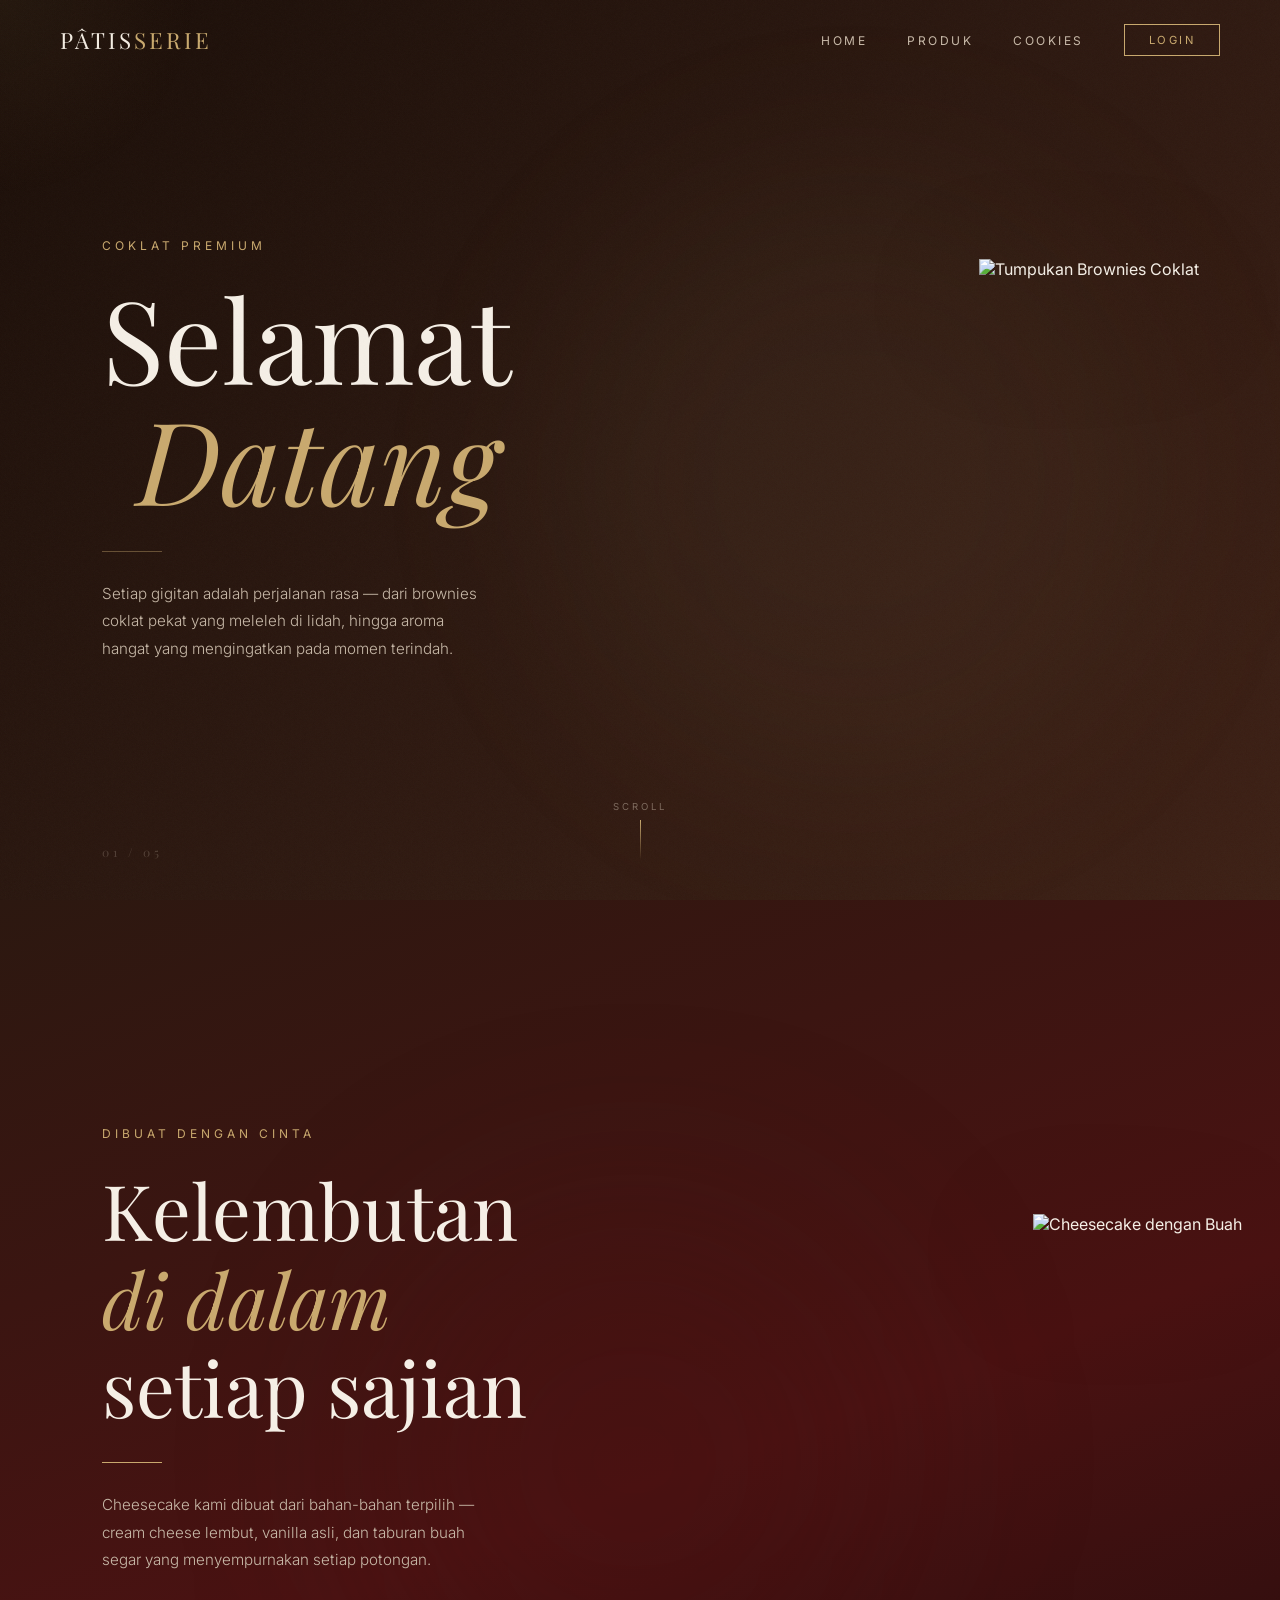
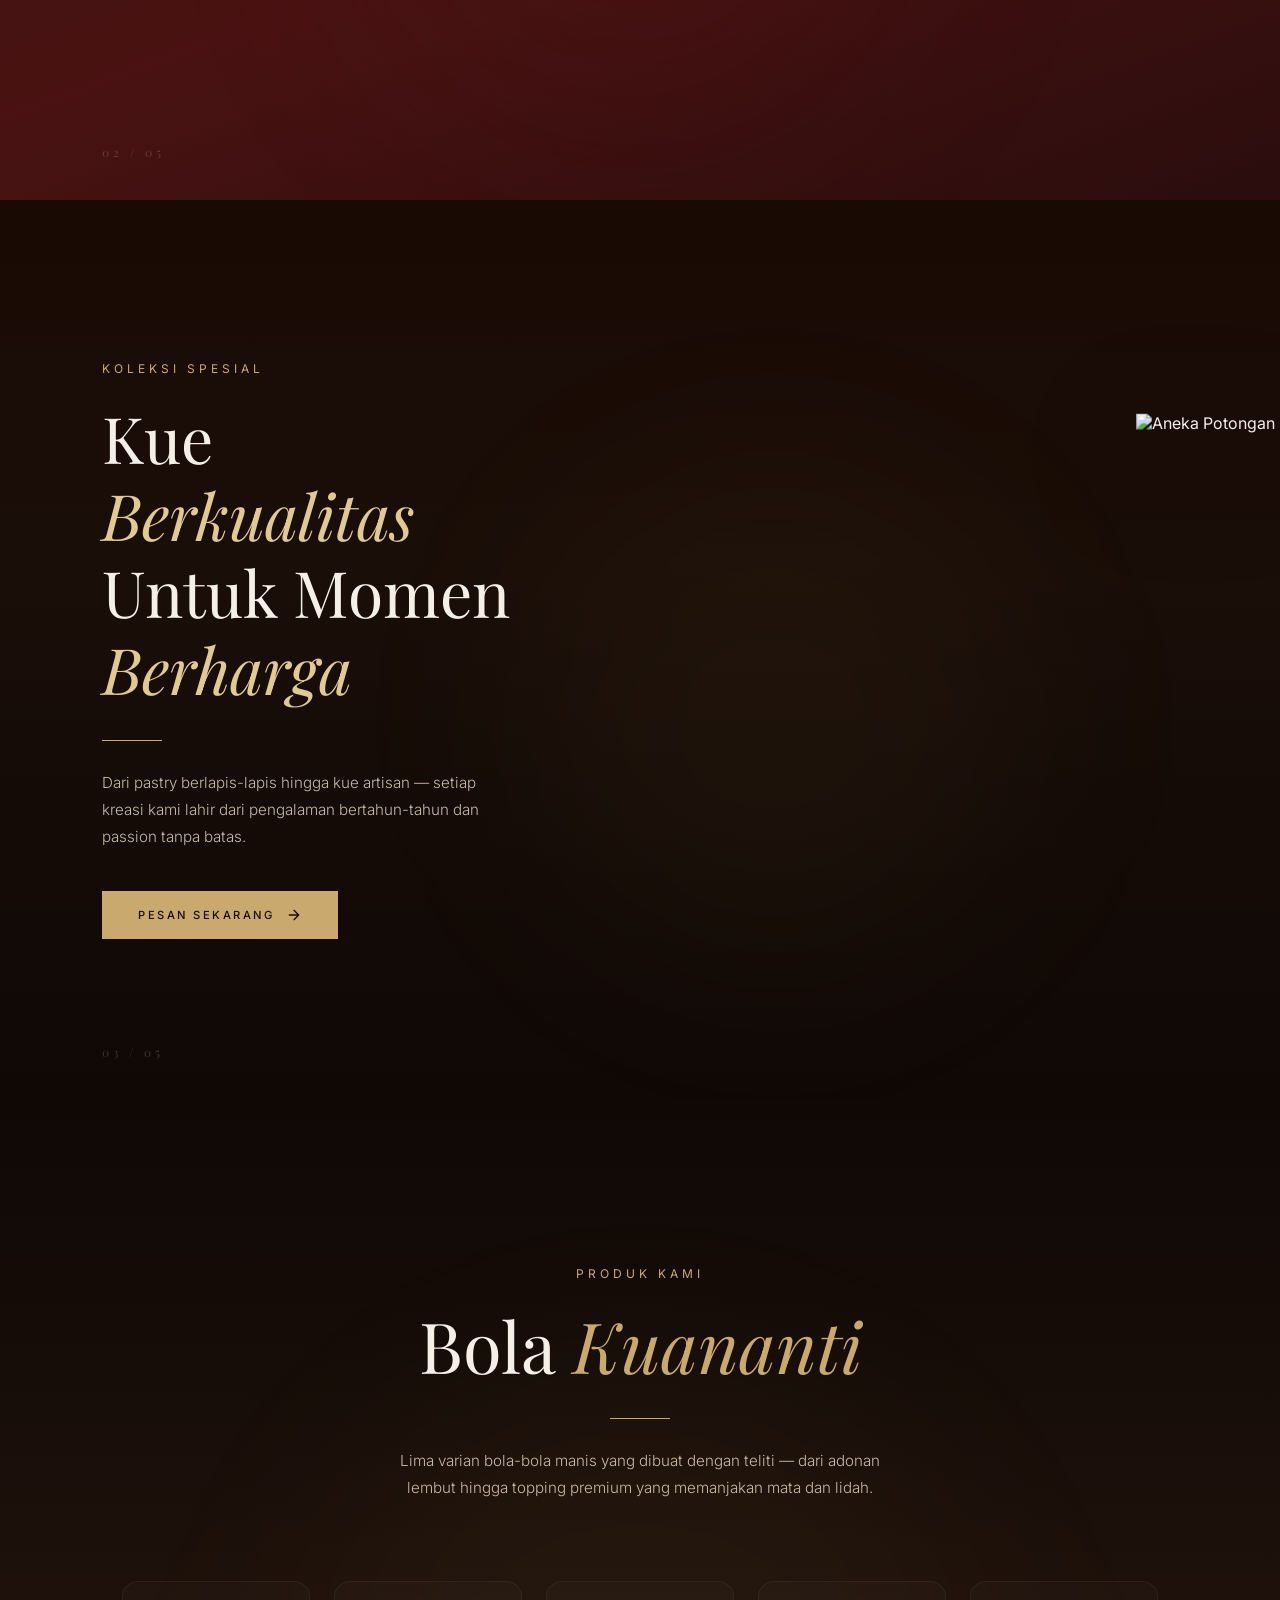
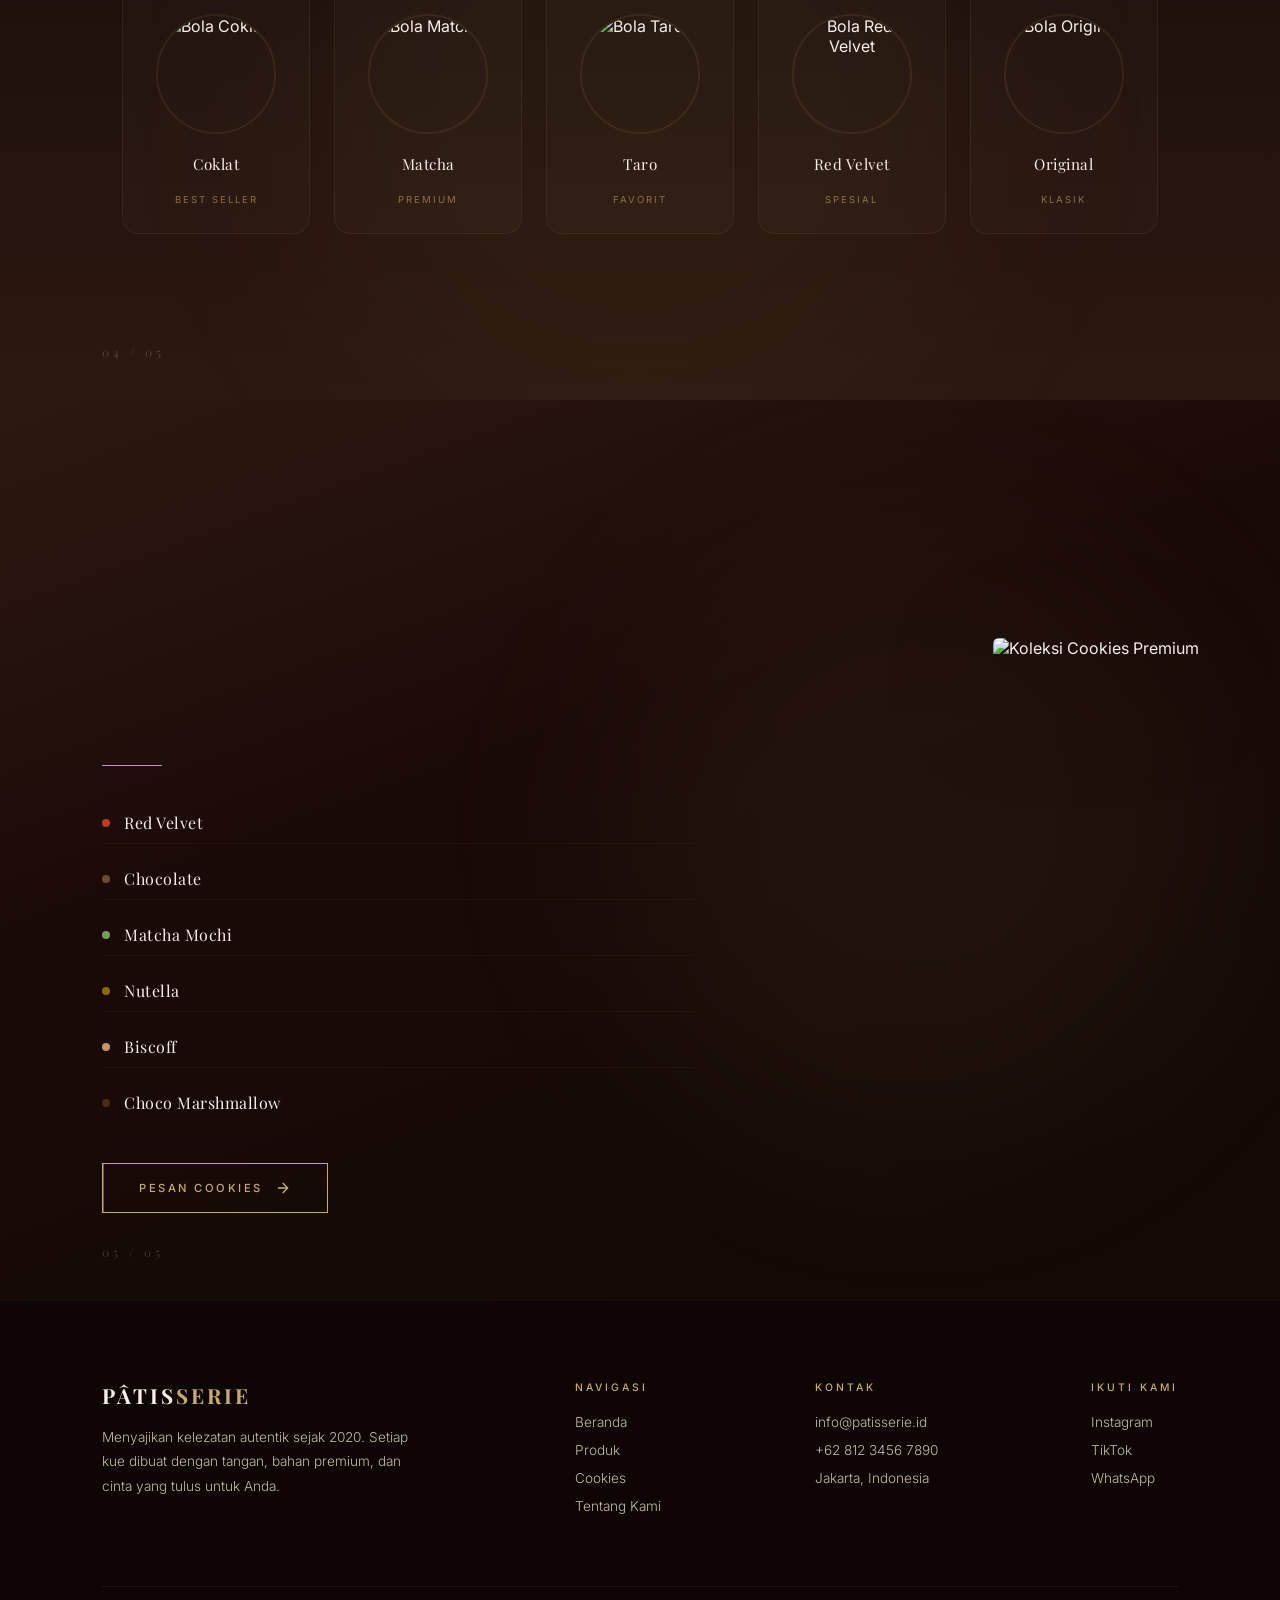
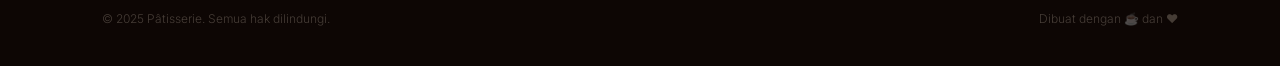
==== index.html @ 1edc2d69 "first commit" ====
<!DOCTYPE html>
<html lang="id">
<head>
    <meta charset="UTF-8">
    <meta name="viewport" content="width=device-width, initial-scale=1.0">
    <title>Patisserie — Selamat Datang</title>
    <link rel="preconnect" href="https://fonts.googleapis.com">
    <link href="https://fonts.googleapis.com/css2?family=Playfair+Display:ital,wght@0,400;0,500;0,600;1,400;1,500&family=Inter:wght@300;400;500&display=swap" rel="stylesheet">
    <style>
        *, *::before, *::after {
            margin: 0;
            padding: 0;
            box-sizing: border-box;
        }

        :root {
            --brown-deep: #1a0e08;
            --brown-rich: #2c1810;
            --brown-warm: #3d2015;
            --maroon: #4a1212;
            --cream: #f5efe6;
            --cream-muted: #c8b9a8;
            --gold: #c9a96e;
            --gold-light: #e0c992;
            --gold-dim: rgba(201,169,110,0.15);
        }

        html { scroll-behavior: smooth; }

        body {
            font-family: 'Inter', sans-serif;
            background: var(--brown-deep);
            color: var(--cream);
            overflow-x: hidden;
            transition: overflow 0s;
        }

        /* Scroll lock saat menu terbuka */
        body.menu-open {
            overflow: hidden;
        }

        body::after {
            content: '';
            position: fixed;
            inset: 0;
            z-index: 9999;
            pointer-events: none;
            opacity: 0.03;
            background-image: url("data:image/svg+xml,%3Csvg viewBox='0 0 256 256' xmlns='http://www.w3.org/2000/svg'%3E%3Cfilter id='n'%3E%3CfeTurbulence type='fractalNoise' baseFrequency='0.9' numOctaves='4' stitchTiles='stitch'/%3E%3C/filter%3E%3Crect width='100%25' height='100%25' filter='url(%23n)'/%3E%3C/svg%3E");
            background-size: 128px 128px;
        }

        .cursor-glow {
            position: fixed;
            width: 400px;
            height: 400px;
            border-radius: 50%;
            background: radial-gradient(circle, rgba(201,169,110,0.06) 0%, transparent 70%);
            pointer-events: none;
            z-index: 9998;
            transform: translate(-50%, -50%);
            transition: left 0.3s ease-out, top 0.3s ease-out;
        }

        /* === NAVBAR === */
        .navbar {
            position: fixed;
            top: 0; left: 0;
            width: 100%;
            z-index: 100;
            padding: 0 60px;
            height: 80px;
            display: flex;
            align-items: center;
            justify-content: space-between;
            transition: background 0.5s ease, backdrop-filter 0.5s ease,
                        transform 0.5s cubic-bezier(0.25,0.8,0.25,1), opacity 0.5s ease;
        }

        .navbar.scrolled {
            background: rgba(26,14,8,0.85);
            backdrop-filter: blur(20px);
            -webkit-backdrop-filter: blur(20px);
            border-bottom: 1px solid rgba(201,169,110,0.08);
        }

        .navbar.nav-hidden {
            transform: translateY(-100%);
            opacity: 0;
        }

        .nav-logo {
            font-family: 'Playfair Display', serif;
            font-size: 1.4rem;
            color: var(--cream);
            letter-spacing: 3px;
            text-transform: uppercase;
            opacity: 0;
            animation: fadeSlideDown 1s 0.3s ease forwards;
            z-index: 102;
            position: relative;
        }
        .nav-logo span { color: var(--gold); }

        .nav-links {
            display: flex;
            gap: 40px;
            align-items: center;
        }

        .nav-links a {
            color: var(--cream-muted);
            text-decoration: none;
            font-size: 0.75rem;
            letter-spacing: 2.5px;
            text-transform: uppercase;
            font-weight: 400;
            position: relative;
            padding: 4px 0;
            opacity: 0;
            animation: fadeSlideDown 1s ease forwards;
            transition: color 0.3s ease;
        }

        .nav-links a:nth-child(1) { animation-delay: 0.5s; }
        .nav-links a:nth-child(2) { animation-delay: 0.65s; }
        .nav-links a:nth-child(3) { animation-delay: 0.8s; }
        .nav-links a:nth-child(4) { animation-delay: 0.95s; }

        .nav-links a::after {
            content: '';
            position: absolute;
            bottom: -2px; left: 0;
            width: 0; height: 1px;
            background: var(--gold);
            transition: width 0.4s cubic-bezier(0.25,0.8,0.25,1);
        }

        .nav-links a:hover { color: var(--cream); }
        .nav-links a:hover::after { width: 100%; }

        .nav-cta {
            background: transparent !important;
            border: 1px solid var(--gold) !important;
            padding: 8px 24px !important;
            font-size: 0.7rem !important;
            letter-spacing: 2.5px !important;
            color: var(--gold) !important;
            transition: all 0.4s ease !important;
        }

        .nav-cta:hover {
            background: var(--gold) !important;
            color: var(--brown-deep) !important;
        }

        .nav-cta::after { display: none !important; }

        .scroll-progress {
            position: fixed;
            top: 0; left: 0;
            height: 2px;
            background: linear-gradient(90deg, var(--gold), var(--gold-light));
            z-index: 200;
            width: 0%;
            transition: width 0.05s linear;
        }

        /* === SECTION BASE === */
        .hero-section {
            min-height: 100vh;
            display: flex;
            align-items: center;
            position: relative;
            padding: 0 8%;
            overflow: hidden;
            transition: opacity 0.65s cubic-bezier(0.25,0.8,0.25,1),
                        transform 0.65s cubic-bezier(0.25,0.8,0.25,1),
                        filter 0.65s cubic-bezier(0.25,0.8,0.25,1);
            will-change: opacity, transform, filter;
        }

        .hero-section.section-exit-up {
            opacity: 0;
            transform: translateY(-60px) scale(0.98);
            filter: blur(4px);
            pointer-events: none;
        }

        .hero-section.section-enter-up {
            opacity: 1;
            transform: translateY(0) scale(1);
            filter: blur(0px);
            pointer-events: auto;
        }

        .section-inner {
            display: flex;
            align-items: center;
            width: 100%;
            max-width: 1400px;
            margin: 0 auto;
            position: relative;
        }

        .text-content {
            flex: 1;
            z-index: 2;
            max-width: 55%;
        }

        .text-content h1 {
            font-family: 'Playfair Display', serif;
            color: var(--cream);
            font-weight: 400;
            line-height: 1.05;
        }

        .text-content .subtitle {
            font-size: 0.75rem;
            letter-spacing: 4px;
            text-transform: uppercase;
            color: var(--gold);
            margin-bottom: 24px;
            font-weight: 400;
        }

        .text-content .desc {
            font-size: 0.95rem;
            line-height: 1.8;
            color: var(--cream-muted);
            margin-top: 28px;
            max-width: 380px;
            font-weight: 300;
        }

        .cta-btn {
            display: inline-flex;
            align-items: center;
            gap: 12px;
            margin-top: 40px;
            padding: 16px 36px;
            background: var(--gold);
            color: var(--brown-deep);
            text-decoration: none;
            font-size: 0.7rem;
            letter-spacing: 2.5px;
            text-transform: uppercase;
            font-weight: 500;
            transition: all 0.4s cubic-bezier(0.25,0.8,0.25,1);
            position: relative;
            overflow: hidden;
        }

        .cta-btn::before {
            content: '';
            position: absolute;
            inset: 0;
            background: var(--gold-light);
            transform: translateX(-100%);
            transition: transform 0.4s cubic-bezier(0.25,0.8,0.25,1);
        }

        .cta-btn:hover::before { transform: translateX(0); }
        .cta-btn span { position: relative; z-index: 1; }

        .cta-btn svg {
            position: relative; z-index: 1;
            width: 16px; height: 16px;
            transition: transform 0.3s ease;
        }

        .cta-btn:hover svg { transform: translateX(4px); }

        .cta-btn-outline {
            background: transparent;
            border: 1px solid var(--gold);
            color: var(--gold);
        }

        .cta-btn-outline::before { background: var(--gold); }
        .cta-btn-outline:hover { color: var(--brown-deep); }

        .image-content {
            position: absolute;
            z-index: 1;
        }

        .image-content img {
            height: 100%;
            width: auto;
            object-fit: cover;
            filter: drop-shadow(0 30px 60px rgba(0,0,0,0.5));
            transition: transform 0.8s cubic-bezier(0.25,0.8,0.25,1);
        }

        .ambient-glow {
            position: absolute;
            border-radius: 50%;
            pointer-events: none;
            filter: blur(100px);
            z-index: 0;
        }

        .section-divider {
            width: 60px; height: 1px;
            background: var(--gold);
            opacity: 0.4;
            margin-top: 32px;
            transform-origin: left;
        }

        .section-number {
            position: absolute;
            bottom: 40px; left: 8%;
            font-family: 'Playfair Display', serif;
            font-size: 0.75rem;
            letter-spacing: 4px;
            color: rgba(200,185,168,0.25);
            z-index: 5;
        }

        /* === SECTION 1 === */
        .section-1 {
            background: linear-gradient(135deg, var(--brown-deep) 0%, var(--brown-rich) 50%, var(--brown-warm) 100%);
        }

        .section-1 .ambient-glow {
            width: 600px; height: 600px;
            background: rgba(201,169,110,0.05);
            right: 10%; top: 20%;
        }

        .section-1 .text-content h1 { font-size: clamp(4rem, 9vw, 8rem); }

        .section-1 .indent {
            display: inline-block;
            margin-left: 0.3em;
            font-style: italic;
            color: var(--gold);
        }

        .section-1 .image-content {
            align-items: flex-end;
            right: -2%; bottom: -15%;
            height: 110%;
        }

        /* === SECTION 2 === */
        .section-2 {
            background: linear-gradient(160deg, var(--brown-rich) 0%, var(--maroon) 60%, #2a0d0d 100%);
        }

        .section-2 .ambient-glow {
            width: 500px; height: 500px;
            background: rgba(74,18,18,0.3);
            left: 30%; bottom: 10%;
        }

        .section-2 .text-content h1 {
            font-size: clamp(2.8rem, 6vw, 5.5rem);
            line-height: 1.15;
        }

        .section-2 .text-content h1 em { font-style: italic; color: var(--gold); }

        .section-2 .image-content {
            align-items: flex-end;
            right: -6%; bottom: -12%;
            height: 100%;
        }

        /* === SECTION 3 === */
        .section-3 {
            background: linear-gradient(180deg, #1a0a04 0%, var(--brown-deep) 40%, #0f0805 100%);
        }

        .section-3 .ambient-glow {
            width: 500px; height: 500px;
            background: rgba(201,169,110,0.04);
            right: 20%; top: 30%;
        }

        .section-3 .text-content h1 {
            font-size: clamp(2.5rem, 5vw, 4.8rem);
            line-height: 1.2;
        }

        .section-3 .text-content h1 em { font-style: italic; color: var(--gold-light); }

        .section-3 .image-content {
            align-items: center;
            right: -12%; top: 0;
            height: 100%;
        }

        .section-3 .image-content img { height: 92%; }

        /* === SECTION 4 === */
        .section-4 {
            background: linear-gradient(180deg, #0f0805 0%, #1c100a 50%, var(--brown-rich) 100%);
        }

        .section-4 .ambient-glow {
            width: 700px; height: 700px;
            background: rgba(201,169,110,0.04);
            left: 50%; top: 30%;
            transform: translateX(-50%);
        }

        .section-4 .section-inner {
            flex-direction: column;
            text-align: center;
            align-items: center;
            gap: 0;
        }

        .section-4 .text-content {
            max-width: 100%;
            text-align: center;
            margin-bottom: 20px;
        }

        .section-4 .text-content .desc {
            max-width: 500px;
            margin: 28px auto 0;
        }

        .section-4 .text-content h1 {
            font-size: clamp(2.5rem, 5.5vw, 4.5rem);
            line-height: 1.15;
        }

        .section-4 .text-content h1 em { font-style: italic; color: var(--gold); }

        .product-grid {
            display: flex;
            gap: 24px;
            justify-content: center;
            flex-wrap: wrap;
            margin-top: 60px;
            padding: 0 20px;
            width: 100%;
            max-width: 1200px;
        }

        .product-card {
            flex: 1 1 180px;
            max-width: 200px;
            display: flex;
            flex-direction: column;
            align-items: center;
            gap: 20px;
            padding: 32px 16px 28px;
            border: 1px solid rgba(201,169,110,0.08);
            border-radius: 16px;
            background: rgba(255,255,255,0.02);
            transition: opacity 0.8s cubic-bezier(0.25,0.8,0.25,1),
                        transform 0.8s cubic-bezier(0.25,0.8,0.25,1),
                        border-color 0.5s ease,
                        box-shadow 0.5s ease;
            cursor: pointer;
            position: relative;
            overflow: hidden;
        }

        .product-card::before {
            content: '';
            position: absolute;
            inset: 0;
            background: radial-gradient(circle at 50% 0%, rgba(201,169,110,0.08) 0%, transparent 70%);
            opacity: 0;
            transition: opacity 0.5s ease;
        }

        .product-card:hover::before { opacity: 1; }

        .product-card:hover {
            border-color: rgba(201,169,110,0.25);
            transform: translateY(-8px);
            box-shadow: 0 20px 60px rgba(0,0,0,0.3), 0 0 40px rgba(201,169,110,0.05);
        }

        .product-card-img {
            width: 120px; height: 120px;
            border-radius: 50%;
            overflow: hidden;
            border: 2px solid rgba(201,169,110,0.1);
            transition: border-color 0.4s ease, transform 0.5s ease;
            position: relative;
            z-index: 1;
        }

        .product-card:hover .product-card-img {
            border-color: rgba(201,169,110,0.3);
            transform: scale(1.05);
        }

        .product-card-img img {
            width: 100%; height: 100%;
            object-fit: cover;
        }

        .product-card-name {
            font-family: 'Playfair Display', serif;
            font-size: 0.95rem;
            color: var(--cream);
            letter-spacing: 0.5px;
            position: relative; z-index: 1;
            transition: color 0.3s ease;
        }

        .product-card:hover .product-card-name { color: var(--gold-light); }

        .product-card-tag {
            font-size: 0.6rem;
            letter-spacing: 2px;
            text-transform: uppercase;
            color: var(--gold);
            opacity: 0.6;
            position: relative; z-index: 1;
        }

        /* === SECTION 5 === */
        .section-5 {
            background: linear-gradient(160deg, var(--brown-rich) 0%, #1a0a06 40%, #120a05 100%);
        }

        .section-5 .ambient-glow {
            width: 600px; height: 600px;
            background: rgba(201,169,110,0.05);
            right: 5%; top: 15%;
        }

        .section-5 .text-content h1 {
            font-size: clamp(2rem, 4.5vw, 3.8rem);
            line-height: 1.2;
        }

        .section-5 .text-content h1 em { font-style: italic; color: var(--gold); }
        .section-5 .text-content .desc { max-width: 340px; }

        .section-5 .image-content {
            align-items: flex-start;
            right: -2%;
            top: 6%;
            height: 88%;
        }

        .section-5 .image-content img {
            height: 100%;
            border-radius: 6px;
        }

        .flavor-list {
            margin-top: 36px;
            display: flex;
            flex-direction: column;
            gap: 14px;
        }

        .flavor-item {
            display: flex;
            align-items: center;
            gap: 14px;
            padding: 10px 0;
            border-bottom: 1px solid rgba(201,169,110,0.06);
            transition: opacity 0.6s ease, transform 0.6s ease;
            cursor: default;
        }

        .flavor-item:last-child { border-bottom: none; }

        .flavor-dot {
            width: 8px; height: 8px;
            border-radius: 50%;
            flex-shrink: 0;
            transition: transform 0.3s ease, box-shadow 0.3s ease;
        }

        .flavor-item:hover .flavor-dot {
            transform: scale(1.5);
            box-shadow: 0 0 12px currentColor;
        }

        .flavor-name {
            font-family: 'Playfair Display', serif;
            font-size: 1rem;
            color: var(--cream);
            letter-spacing: 0.5px;
            transition: color 0.3s ease, transform 0.3s ease;
        }

        .flavor-item:hover .flavor-name {
            color: var(--gold-light);
            transform: translateX(6px);
        }

        .flavor-arrow {
            margin-left: auto;
            opacity: 0;
            transform: translateX(-8px);
            transition: all 0.3s ease;
            color: var(--gold);
        }

        .flavor-item:hover .flavor-arrow {
            opacity: 0.6;
            transform: translateX(0);
        }

        .dot-redvelvet { background: #c0392b; color: #c0392b; }
        .dot-chocolate { background: #6d4c2e; color: #6d4c2e; }
        .dot-matcha { background: #7a9a5a; color: #7a9a5a; }
        .dot-nutella { background: #8B6914; color: #8B6914; }
        .dot-biscoff { background: #c4956a; color: #c4956a; }
        .dot-chocomarsh { background: #4a2c17; color: #4a2c17; }

        /* === SCROLL INDICATOR === */
        .scroll-indicator {
            position: absolute;
            bottom: 40px;
            left: 50%;
            transform: translateX(-50%);
            display: flex;
            flex-direction: column;
            align-items: center;
            gap: 8px;
            z-index: 5;
            opacity: 0;
            animation: fadeIn 1s 2s ease forwards;
        }

        .scroll-indicator span {
            font-size: 0.6rem;
            letter-spacing: 3px;
            text-transform: uppercase;
            color: var(--cream-muted);
            opacity: 0.5;
        }

        .scroll-line {
            width: 1px; height: 40px;
            background: linear-gradient(to bottom, var(--gold), transparent);
            animation: scrollPulse 2s ease-in-out infinite;
        }

        /* === FOOTER === */
        .footer-section {
            padding: 80px 8% 40px;
            background: #0d0604;
            border-top: 1px solid rgba(201,169,110,0.06);
            transition: opacity 0.65s cubic-bezier(0.25,0.8,0.25,1),
                        transform 0.65s cubic-bezier(0.25,0.8,0.25,1),
                        filter 0.65s cubic-bezier(0.25,0.8,0.25,1);
            will-change: opacity, transform, filter;
        }

        .footer-section.section-exit-up {
            opacity: 0;
            transform: translateY(-60px) scale(0.98);
            filter: blur(4px);
            pointer-events: none;
        }

        .footer-section.section-enter-up {
            opacity: 1;
            transform: translateY(0) scale(1);
            filter: blur(0px);
            pointer-events: auto;
        }

        .footer-inner {
            max-width: 1400px;
            margin: 0 auto;
            display: flex;
            justify-content: space-between;
            align-items: flex-start;
            flex-wrap: wrap;
            gap: 60px;
        }

        .footer-brand { max-width: 320px; }

        .footer-brand h3 {
            font-family: 'Playfair Display', serif;
            font-size: 1.3rem;
            letter-spacing: 3px;
            text-transform: uppercase;
            margin-bottom: 16px;
        }

        .footer-brand h3 span { color: var(--gold); }

        .footer-brand p {
            font-size: 0.85rem;
            color: var(--cream-muted);
            line-height: 1.8;
            font-weight: 300;
        }

        .footer-col h4 {
            font-size: 0.65rem;
            letter-spacing: 3px;
            text-transform: uppercase;
            color: var(--gold);
            margin-bottom: 20px;
            font-weight: 500;
        }

        .footer-col a {
            display: block;
            color: var(--cream-muted);
            text-decoration: none;
            font-size: 0.85rem;
            margin-bottom: 12px;
            font-weight: 300;
            transition: color 0.3s ease;
        }

        .footer-col a:hover { color: var(--cream); }

        .footer-bottom {
            max-width: 1400px;
            margin: 60px auto 0;
            padding-top: 24px;
            border-top: 1px solid rgba(200,185,168,0.08);
            display: flex;
            justify-content: space-between;
            align-items: center;
            flex-wrap: wrap;
            gap: 16px;
        }

        .footer-bottom span {
            font-size: 0.75rem;
            color: rgba(200,185,168,0.3);
            font-weight: 300;
        }

        /* === REVEAL === */
        .reveal {
            opacity: 0;
            transform: translateY(60px);
            transition: opacity 1s cubic-bezier(0.25,0.8,0.25,1),
                        transform 1s cubic-bezier(0.25,0.8,0.25,1);
        }
        .reveal.visible { opacity: 1; transform: translateY(0); }
        .reveal-delay-1 { transition-delay: 0.15s; }
        .reveal-delay-2 { transition-delay: 0.3s; }
        .reveal-delay-3 { transition-delay: 0.45s; }
        .reveal-delay-4 { transition-delay: 0.6s; }

        .reveal-img {
            opacity: 0;
            transform: translateX(80px) scale(0.95);
            transition: opacity 1.2s cubic-bezier(0.25,0.8,0.25,1),
                        transform 1.2s cubic-bezier(0.25,0.8,0.25,1);
        }
        .reveal-img.visible { opacity: 1; transform: translateX(0) scale(1); }

        .product-card {
            opacity: 0;
            transform: translateY(40px) scale(0.95);
        }
        .product-card.visible { opacity: 1; transform: translateY(0) scale(1); }
        .product-card:nth-child(1) { transition-delay: 0s; }
        .product-card:nth-child(2) { transition-delay: 0.1s; }
        .product-card:nth-child(3) { transition-delay: 0.2s; }
        .product-card:nth-child(4) { transition-delay: 0.3s; }
        .product-card:nth-child(5) { transition-delay: 0.4s; }

        .flavor-item {
            opacity: 0;
            transform: translateX(-30px);
        }
        .flavor-item.visible { opacity: 1; transform: translateX(0); }
        .flavor-item:nth-child(1) { transition-delay: 0.1s; }
        .flavor-item:nth-child(2) { transition-delay: 0.2s; }
        .flavor-item:nth-child(3) { transition-delay: 0.3s; }
        .flavor-item:nth-child(4) { transition-delay: 0.4s; }
        .flavor-item:nth-child(5) { transition-delay: 0.5s; }
        .flavor-item:nth-child(6) { transition-delay: 0.6s; }

        /* Section 1 load animation */
        .section-1 .text-content h1 {
            opacity: 0;
            transform: translateY(40px);
            animation: heroTextIn 1.2s 0.8s cubic-bezier(0.25,0.8,0.25,1) forwards;
        }
        .section-1 .text-content .subtitle { opacity: 0; animation: fadeSlideDown 1s 0.6s ease forwards; }
        .section-1 .text-content .desc { opacity: 0; animation: fadeSlideDown 1s 1.1s ease forwards; }
        .section-1 .cta-btn { opacity: 0; animation: fadeSlideDown 1s 1.3s ease forwards; }
        .section-1 .section-divider { opacity: 0; animation: expandLine 1s 1s ease forwards; }
        .section-1 .image-content {
            opacity: 0;
            transform: translateX(60px);
            animation: imgSlideIn 1.5s 1s cubic-bezier(0.25,0.8,0.25,1) forwards;
        }

        @keyframes fadeSlideDown {
            from { opacity: 0; transform: translateY(-15px); }
            to { opacity: 1; transform: translateY(0); }
        }
        @keyframes heroTextIn {
            from { opacity: 0; transform: translateY(40px); }
            to { opacity: 1; transform: translateY(0); }
        }
        @keyframes imgSlideIn {
            from { opacity: 0; transform: translateX(60px); }
            to { opacity: 1; transform: translateX(0); }
        }
        @keyframes expandLine {
            from { opacity: 0; transform: scaleX(0); }
            to { opacity: 0.4; transform: scaleX(1); }
        }
        @keyframes fadeIn { to { opacity: 1; } }
        @keyframes scrollPulse {
            0%, 100% { opacity: 0.3; transform: scaleY(1); }
            50% { opacity: 1; transform: scaleY(1.2); }
        }

        /* ============================================================
           HAMBURGER MENU — PRECISE VERSION
           ============================================================ */

        .mobile-toggle {
            display: none;
            position: relative;
            width: 28px;
            height: 20px;
            cursor: pointer;
            z-index: 102;
            padding: 4px 0;
            -webkit-tap-highlight-color: transparent;
        }

        .mobile-toggle span {
            position: absolute;
            left: 0;
            width: 100%;
            height: 1.5px;
            background: var(--cream);
            border-radius: 1px;
            transition: top 0.35s cubic-bezier(0.4, 0, 0.2, 1),
                        opacity 0.2s ease,
                        transform 0.35s cubic-bezier(0.4, 0, 0.2, 1),
                        background 0.3s ease;
        }

        /* Posisi default: 3 garis tersebar merata */
        .mobile-toggle span:nth-child(1) { top: 0; }
        .mobile-toggle span:nth-child(2) { top: 50%; transform: translateY(-50%); }
        .mobile-toggle span:nth-child(3) { top: 100%; transform: translateY(-100%); }

        /* Saat aktif: garis 1 & 3 converging ke tengah, lalu rotate */
        .mobile-toggle.active span:nth-child(1) {
            top: 50%;
            transform: translateY(-50%) rotate(45deg);
        }

        .mobile-toggle.active span:nth-child(2) {
            opacity: 0;
            transform: translateY(-50%) scaleX(0);
        }

        .mobile-toggle.active span:nth-child(3) {
            top: 50%;
            transform: translateY(-50%) rotate(-45deg);
        }

        .mobile-toggle.active span {
            background: var(--gold);
        }

        /* ============================================================
           MOBILE NAV OVERLAY — PRECISE VERSION
           ============================================================ */

        .nav-links-mobile-backdrop {
            display: none;
        }

        @media (max-width: 900px) {

            .navbar { padding: 0 24px; }

            /* --- Backdrop layer --- */
            .nav-links-mobile-backdrop {
                display: block;
                position: fixed;
                inset: 0;
                z-index: 99;
                background: rgba(26,14,8,0.97);
                backdrop-filter: blur(30px);
                -webkit-backdrop-filter: blur(30px);
                opacity: 0;
                pointer-events: none;
                transition: opacity 0.45s cubic-bezier(0.4, 0, 0.2, 1);
            }

            .nav-links-mobile-backdrop.open {
                opacity: 1;
                pointer-events: all;
            }

            /* --- Link container --- */
            .nav-links {
                position: fixed;
                inset: 0;
                z-index: 100;
                background: transparent;
                backdrop-filter: none;
                -webkit-backdrop-filter: none;
                flex-direction: column;
                justify-content: center;
                align-items: center;
                gap: 8px;
                opacity: 0;
                pointer-events: none;
                transition: none;
            }

            .nav-links.open {
                opacity: 1;
                pointer-events: all;
            }

            .nav-links a {
                font-size: 1.1rem !important;
                letter-spacing: 4px !important;
                opacity: 0 !important;
                animation: none !important;
                transform: translateY(24px);
                transition: opacity 0.5s cubic-bezier(0.4, 0, 0.2, 1),
                            transform 0.5s cubic-bezier(0.4, 0, 0.2, 1),
                            color 0.3s ease !important;
                padding: 14px 20px !important;
                display: block;
                width: max-content;
                text-align: center;
            }

            .nav-links.open a {
                opacity: 1 !important;
                transform: translateY(0);
            }

            /* Stagger delay saat menu terbuka */
            .nav-links.open a:nth-child(1) { transition-delay: 0.08s; }
            .nav-links.open a:nth-child(2) { transition-delay: 0.14s; }
            .nav-links.open a:nth-child(3) { transition-delay: 0.20s; }
            .nav-links.open a:nth-child(4) { transition-delay: 0.26s; }

            /* Stagger reverse saat menu ditutup */
            .nav-links:not(.open) a:nth-child(1) { transition-delay: 0.06s; }
            .nav-links:not(.open) a:nth-child(2) { transition-delay: 0.04s; }
            .nav-links:not(.open) a:nth-child(3) { transition-delay: 0.02s; }
            .nav-links:not(.open) a:nth-child(4) { transition-delay: 0s; }

            .nav-links a::after {
                bottom: 8px !important;
                width: 0 !important;
                height: 1px !important;
            }

            .nav-links a:hover::after { width: 100% !important; }

            .nav-cta {
                margin-top: 8px !important;
                padding: 12px 36px !important;
            }

            .mobile-toggle { display: block; }

            .hero-section { padding: 0 6%; }
            .text-content { max-width: 100%; }
            .image-content { opacity: 0.5 !important; right: -20% !important; }
            .section-1 .image-content { height: 80% !important; bottom: -10% !important; }
            .section-2 .image-content { height: 75% !important; bottom: -8% !important; }
            .section-3 .image-content { height: 80% !important; }

            .section-5 .image-content {
                height: 55% !important;
                right: -12% !important;
                top: 4% !important;
            }

            .product-grid { gap: 16px; }
            .product-card { flex: 1 1 140px; max-width: 160px; padding: 24px 12px 20px; }
            .product-card-img { width: 90px; height: 90px; }
            .product-card-name { font-size: 0.85rem; }
            .footer-inner { flex-direction: column; }
            .footer-bottom { flex-direction: column; text-align: center; }
        }

        @media (max-width: 600px) {
            .navbar { padding: 0 18px; }

            .image-content { opacity: 0.3 !important; right: -30% !important; }
            .scroll-indicator { display: none; }

            .section-5 .image-content {
                opacity: 0.35 !important;
                right: -22% !important;
                height: 45% !important;
                top: 2% !important;
            }

            .nav-links a {
                font-size: 0.95rem !important;
                letter-spacing: 3px !important;
                padding: 12px 16px !important;
            }

            .nav-cta {
                padding: 10px 28px !important;
                font-size: 0.65rem !important;
            }

            .product-card {
                flex: 1 1 110px; max-width: 130px;
                padding: 20px 8px 16px; gap: 14px;
            }
            .product-card-img { width: 70px; height: 70px; }
            .product-card-name { font-size: 0.8rem; }
            .product-card-tag { font-size: 0.55rem; }
        }
    </style>
</head>
<body>

    <div class="cursor-glow" id="cursorGlow"></div>
    <div class="scroll-progress" id="scrollProgress"></div>

    <nav class="navbar" id="navbar">
        <div class="nav-logo">Pâtis<span>serie</span></div>
        <div class="nav-links-mobile-backdrop" id="navBackdrop"></div>
        <div class="nav-links" id="navLinks">
            <a href="#home">Home</a>
            <a href="#produk">Produk</a>
            <a href="#cookies">Cookies</a>
            <a href="#" class="nav-cta">Login</a>
        </div>
        <div class="mobile-toggle" id="mobileToggle" role="button" aria-label="Toggle menu" aria-expanded="false" tabindex="0">
            <span></span><span></span><span></span>
        </div>
    </nav>

    <!-- SECTION 1 — BROWNIES -->
    <section class="hero-section section-1 section-enter-up" id="home">
        <div class="ambient-glow"></div>
        <div class="section-inner">
            <div class="text-content">
                <div class="subtitle">Coklat Premium</div>
                <h1>Selamat<br><span class="indent">Datang</span></h1>
                <div class="section-divider"></div>
                <p class="desc">Setiap gigitan adalah perjalanan rasa — dari brownies coklat pekat yang meleleh di lidah, hingga aroma hangat yang mengingatkan pada momen terindah.</p>
            </div>
            <div class="image-content" data-parallax="0.05">
                <img src="https://z-cdn-media.chatglm.cn/files/457ac95b-2c4d-4050-8f5f-ba28fe798e10.png?auth_key=1876339238-68b8d6f3baea4274a2d3a1e333e8209c-0-2468f6df9fa160771a77ff99746de36e" alt="Tumpukan Brownies Coklat">
            </div>
        </div>
        <div class="section-number">01 / 05</div>
        <div class="scroll-indicator" id="scrollIndicator">
            <span>Scroll</span>
            <div class="scroll-line"></div>
        </div>
    </section>

    <!-- SECTION 2 — CHEESECAKE -->
    <section class="hero-section section-2 section-enter-up">
        <div class="ambient-glow"></div>
        <div class="section-inner">
            <div class="text-content">
                <div class="subtitle reveal">Dibuat dengan Cinta</div>
                <h1 class="reveal reveal-delay-1">Kelembutan<br><em>di dalam</em><br>setiap sajian</h1>
                <div class="section-divider reveal reveal-delay-2"></div>
                <p class="desc reveal reveal-delay-3">Cheesecake kami dibuat dari bahan-bahan terpilih — cream cheese lembut, vanilla asli, dan taburan buah segar yang menyempurnakan setiap potongan.</p>
            </div>
            <div class="image-content reveal-img" data-parallax="0.04">
                <img src="https://z-cdn-media.chatglm.cn/files/5d5b7337-dcdc-4c79-9430-89566706a36a.png?auth_key=1876339238-fa2e7254424f49c7ae560b5c90aeb2c0-0-d865a47d508e2861e24b7a89aaa0adb9" alt="Cheesecake dengan Buah">
            </div>
        </div>
        <div class="section-number">02 / 05</div>
    </section>

    <!-- SECTION 3 — PASTRY -->
    <section class="hero-section section-3 section-enter-up">
        <div class="ambient-glow"></div>
        <div class="section-inner">
            <div class="text-content">
                <div class="subtitle reveal">Koleksi Spesial</div>
                <h1 class="reveal reveal-delay-1">Kue<br><em>Berkualitas</em><br>Untuk Momen<br><em>Berharga</em></h1>
                <div class="section-divider reveal reveal-delay-2"></div>
                <p class="desc reveal reveal-delay-3">Dari pastry berlapis-lapis hingga kue artisan — setiap kreasi kami lahir dari pengalaman bertahun-tahun dan passion tanpa batas.</p>
                <a href="#" class="cta-btn reveal reveal-delay-4">
                    <span>Pesan Sekarang</span>
                    <svg viewBox="0 0 24 24" fill="none" stroke="currentColor" stroke-width="2" stroke-linecap="round" stroke-linejoin="round"><path d="M5 12h14M12 5l7 7-7 7"/></svg>
                </a>
            </div>
            <div class="image-content reveal-img" data-parallax="0.03">
                <img src="https://z-cdn-media.chatglm.cn/files/b2588a04-db8a-4262-af3b-5aee375b4a43.png?auth_key=1876339238-7216ed42385e4d99a902641e39ee7d6b-0-660408c6506d6018cff96471225cda57" alt="Aneka Potongan Kue">
            </div>
        </div>
        <div class="section-number">03 / 05</div>
    </section>

    <!-- SECTION 4 — BOLA KUANANTI -->
    <section class="hero-section section-4 section-enter-up" id="produk">
        <div class="ambient-glow"></div>
        <div class="section-inner">
            <div class="text-content">
                <div class="subtitle reveal">Produk Kami</div>
                <h1 class="reveal reveal-delay-1">Bola <em>Kuananti</em></h1>
                <div class="section-divider reveal reveal-delay-2" style="margin: 32px auto 0; transform-origin: center;"></div>
                <p class="desc reveal reveal-delay-3">Lima varian bola-bola manis yang dibuat dengan teliti — dari adonan lembut hingga topping premium yang memanjakan mata dan lidah.</p>
            </div>
            <div class="product-grid">
                <div class="product-card">
                    <div class="product-card-img"><img src="https://z-cdn-media.chatglm.cn/files/34bfc663-45ed-4768-9acc-7084de89418a.png?auth_key=1876339238-28eeb8f83c9442d288075c977cdd1b99-0-aee371a7057d83ef580a49172c6e37b1" alt="Bola Coklat"></div>
                    <div class="product-card-name">Coklat</div>
                    <div class="product-card-tag">Best Seller</div>
                </div>
                <div class="product-card">
                    <div class="product-card-img"><img src="https://z-cdn-media.chatglm.cn/files/0f307fe9-7af7-4788-a5d9-c2c02b79bf70.png?auth_key=1876339238-45863539e1984cf1bb1a607f9996934a-0-2cd3772db39a69b12e963c6fd09e7ece" alt="Bola Matcha"></div>
                    <div class="product-card-name">Matcha</div>
                    <div class="product-card-tag">Premium</div>
                </div>
                <div class="product-card">
                    <div class="product-card-img"><img src="https://z-cdn-media.chatglm.cn/files/3f5a8969-d85a-4848-8515-8395ca0a6487.png?auth_key=1876339238-a0b181c50cd54b6bbb9cd703a497c260-0-787cc0e36d0c8f390eef2346300ee883" alt="Bola Taro"></div>
                    <div class="product-card-name">Taro</div>
                    <div class="product-card-tag">Favorit</div>
                </div>
                <div class="product-card">
                    <div class="product-card-img"><img src="https://z-cdn-media.chatglm.cn/files/6a4a5de2-0ee9-4d66-aa13-95c622566266.png?auth_key=1876339238-28a097ffe9574ec78ece30b761d98762-0-d5aafbbc0e32c1043c78aa0baf676f99" alt="Bola Red Velvet"></div>
                    <div class="product-card-name">Red Velvet</div>
                    <div class="product-card-tag">Spesial</div>
                </div>
                <div class="product-card">
                    <div class="product-card-img"><img src="https://z-cdn-media.chatglm.cn/files/51f8db6a-f8eb-420e-9c22-40597a9142a9.png?auth_key=1876339238-58916289eb31431d878cb263e549a6a1-0-ac7cce7233fe308c83f982bf4396bacd" alt="Bola Original"></div>
                    <div class="product-card-name">Original</div>
                    <div class="product-card-tag">Klasik</div>
                </div>
            </div>
        </div>
        <div class="section-number">04 / 05</div>
    </section>

    <!-- SECTION 5 — COOKIES -->
    <section class="hero-section section-5 section-enter-up" id="cookies">
        <div class="ambient-glow"></div>
        <div class="section-inner">
            <div class="text-content">
                <div class="subtitle reveal">Handmade Cookies</div>
                <h1 class="reveal reveal-delay-1">Cookies crafted<br>with <em>love</em> and<br><em>premium</em> ingredients</h1>
                <div class="section-divider reveal reveal-delay-2"></div>
                <div class="flavor-list">
                    <div class="flavor-item">
                        <span class="flavor-dot dot-redvelvet"></span>
                        <span class="flavor-name">Red Velvet</span>
                        <svg class="flavor-arrow" width="16" height="16" viewBox="0 0 24 24" fill="none" stroke="currentColor" stroke-width="2" stroke-linecap="round" stroke-linejoin="round"><path d="M5 12h14M12 5l7 7-7 7"/></svg>
                    </div>
                    <div class="flavor-item">
                        <span class="flavor-dot dot-chocolate"></span>
                        <span class="flavor-name">Chocolate</span>
                        <svg class="flavor-arrow" width="16" height="16" viewBox="0 0 24 24" fill="none" stroke="currentColor" stroke-width="2" stroke-linecap="round" stroke-linejoin="round"><path d="M5 12h14M12 5l7 7-7 7"/></svg>
                    </div>
                    <div class="flavor-item">
                        <span class="flavor-dot dot-matcha"></span>
                        <span class="flavor-name">Matcha Mochi</span>
                        <svg class="flavor-arrow" width="16" height="16" viewBox="0 0 24 24" fill="none" stroke="currentColor" stroke-width="2" stroke-linecap="round" stroke-linejoin="round"><path d="M5 12h14M12 5l7 7-7 7"/></svg>
                    </div>
                    <div class="flavor-item">
                        <span class="flavor-dot dot-nutella"></span>
                        <span class="flavor-name">Nutella</span>
                        <svg class="flavor-arrow" width="16" height="16" viewBox="0 0 24 24" fill="none" stroke="currentColor" stroke-width="2" stroke-linecap="round" stroke-linejoin="round"><path d="M5 12h14M12 5l7 7-7 7"/></svg>
                    </div>
                    <div class="flavor-item">
                        <span class="flavor-dot dot-biscoff"></span>
                        <span class="flavor-name">Biscoff</span>
                        <svg class="flavor-arrow" width="16" height="16" viewBox="0 0 24 24" fill="none" stroke="currentColor" stroke-width="2" stroke-linecap="round" stroke-linejoin="round"><path d="M5 12h14M12 5l7 7-7 7"/></svg>
                    </div>
                    <div class="flavor-item">
                        <span class="flavor-dot dot-chocomarsh"></span>
                        <span class="flavor-name">Choco Marshmallow</span>
                        <svg class="flavor-arrow" width="16" height="16" viewBox="0 0 24 24" fill="none" stroke="currentColor" stroke-width="2" stroke-linecap="round" stroke-linejoin="round"><path d="M5 12h14M12 5l7 7-7 7"/></svg>
                    </div>
                </div>
                <a href="#" class="cta-btn cta-btn-outline reveal reveal-delay-4">
                    <span>Pesan Cookies</span>
                    <svg viewBox="0 0 24 24" fill="none" stroke="currentColor" stroke-width="2" stroke-linecap="round" stroke-linejoin="round"><path d="M5 12h14M12 5l7 7-7 7"/></svg>
                </a>
            </div>
            <div class="image-content reveal-img" data-parallax="0.03">
                <img src="https://z-cdn-media.chatglm.cn/files/1fe05c20-5b33-402f-b0ca-c4800ff42937.png?auth_key=1876326617-9cf7e300063b4cd3b0cb519e2f447643-0-d58483652d11716f7384d56acb8ef3be" alt="Koleksi Cookies Premium">
            </div>
        </div>
        <div class="section-number">05 / 05</div>
    </section>

    <!-- FOOTER -->
    <footer class="footer-section section-enter-up">
        <div class="footer-inner">
            <div class="footer-brand">
                <h3>Pâtis<span>serie</span></h3>
                <p>Menyajikan kelezatan autentik sejak 2020. Setiap kue dibuat dengan tangan, bahan premium, dan cinta yang tulus untuk Anda.</p>
            </div>
            <div class="footer-col">
                <h4>Navigasi</h4>
                <a href="#home">Beranda</a>
                <a href="#produk">Produk</a>
                <a href="#cookies">Cookies</a>
                <a href="#">Tentang Kami</a>
            </div>
            <div class="footer-col">
                <h4>Kontak</h4>
                <a href="#">info@patisserie.id</a>
                <a href="#">+62 812 3456 7890</a>
                <a href="#">Jakarta, Indonesia</a>
            </div>
            <div class="footer-col">
                <h4>Ikuti Kami</h4>
                <a href="#">Instagram</a>
                <a href="#">TikTok</a>
                <a href="#">WhatsApp</a>
            </div>
        </div>
        <div class="footer-bottom">
            <span>© 2025 Pâtisserie. Semua hak dilindungi.</span>
            <span>Dibuat dengan ☕ dan ❤️</span>
        </div>
    </footer>

    <script>
        const glow = document.getElementById('cursorGlow');
        document.addEventListener('mousemove', (e) => {
            glow.style.left = e.clientX + 'px';
            glow.style.top = e.clientY + 'px';
        });

        const progressBar = document.getElementById('scrollProgress');
        const scrollIndicator = document.getElementById('scrollIndicator');
        const navbar = document.getElementById('navbar');
        const mobileToggle = document.getElementById('mobileToggle');
        const navLinks = document.getElementById('navLinks');
        const navBackdrop = document.getElementById('navBackdrop');

        /* === Menu toggle logic === */
        let menuOpen = false;

        function openMenu() {
            menuOpen = true;
            mobileToggle.classList.add('active');
            mobileToggle.setAttribute('aria-expanded', 'true');
            navLinks.classList.add('open');
            navBackdrop.classList.add('open');
            document.body.classList.add('menu-open');
        }

        function closeMenu() {
            menuOpen = false;
            mobileToggle.classList.remove('active');
            mobileToggle.setAttribute('aria-expanded', 'false');
            navLinks.classList.remove('open');
            navBackdrop.classList.remove('open');
            document.body.classList.remove('menu-open');
        }

        function toggleMenu() {
            menuOpen ? closeMenu() : openMenu();
        }

        mobileToggle.addEventListener('click', toggleMenu);

        /* Keyboard: Enter/Space to toggle */
        mobileToggle.addEventListener('keydown', (e) => {
            if (e.key === 'Enter' || e.key === ' ') {
                e.preventDefault();
                toggleMenu();
            }
        });

        /* Close on Escape */
        document.addEventListener('keydown', (e) => {
            if (e.key === 'Escape' && menuOpen) closeMenu();
        });

        /* Close on backdrop click */
        navBackdrop.addEventListener('click', closeMenu);

        /* Close on link click */
        navLinks.querySelectorAll('a').forEach(link => {
            link.addEventListener('click', () => {
                closeMenu();
            });
        });

        /* === Scroll handling === */
        let lastScrollY = window.scrollY;
        let scrollTicking = false;
        let currentDirection = 'down';
        const EXIT_THRESHOLD = -150;
        const animatedSections = document.querySelectorAll('.hero-section, .footer-section');

        function handleScrollDirection() {
            const scrollY = window.scrollY;
            const viewportH = window.innerHeight;

            if (scrollY > lastScrollY) currentDirection = 'down';
            else if (scrollY < lastScrollY) currentDirection = 'up';

            const docHeight = document.documentElement.scrollHeight - viewportH;
            progressBar.style.width = ((scrollY / docHeight) * 100) + '%';

            if (scrollY > 80) navbar.classList.add('scrolled');
            else navbar.classList.remove('scrolled');

            if (scrollY > 100 && scrollIndicator) {
                scrollIndicator.style.opacity = '0';
                scrollIndicator.style.transition = 'opacity 0.5s ease';
            }

            animatedSections.forEach(section => {
                const rect = section.getBoundingClientRect();
                const sectionBottom = rect.bottom;
                const sectionTop = rect.top;
                const isVisible = sectionTop < viewportH && sectionBottom > 0;

                if (currentDirection === 'down') {
                    if (sectionBottom < EXIT_THRESHOLD) {
                        section.classList.remove('section-enter-up');
                        section.classList.add('section-exit-up');
                    } else {
                        section.classList.remove('section-exit-up');
                        section.classList.add('section-enter-up');
                    }
                }

                if (currentDirection === 'up') {
                    if (sectionBottom > EXIT_THRESHOLD) {
                        section.classList.remove('section-exit-up');
                        section.classList.add('section-enter-up');
                    }
                }

                if (isVisible) {
                    section.classList.remove('section-exit-up');
                    section.classList.add('section-enter-up');
                }
            });

            lastScrollY = scrollY;
            scrollTicking = false;
        }

        window.addEventListener('scroll', () => {
            if (!scrollTicking) {
                requestAnimationFrame(handleScrollDirection);
                scrollTicking = true;
            }
        }, { passive: true });

        /* === Reveal observer === */
        const revealElements = document.querySelectorAll('.reveal, .reveal-img, .product-card, .flavor-item');
        const revealObserver = new IntersectionObserver((entries) => {
            entries.forEach(entry => {
                if (entry.isIntersecting) entry.target.classList.add('visible');
            });
        }, { threshold: 0.15, rootMargin: '0px 0px -50px 0px' });
        revealElements.forEach(el => revealObserver.observe(el));

        /* === Parallax === */
        const parallaxElements = document.querySelectorAll('[data-parallax]');
        window.addEventListener('scroll', () => {
            parallaxElements.forEach(el => {
                const section = el.closest('.hero-section');
                if (!section) return;
                const rect = section.getBoundingClientRect();
                const speed = parseFloat(el.dataset.parallax);
                el.style.transform = `translateY(${rect.top * speed}px)`;
            });
        }, { passive: true });
    </script>

</body>
</html>
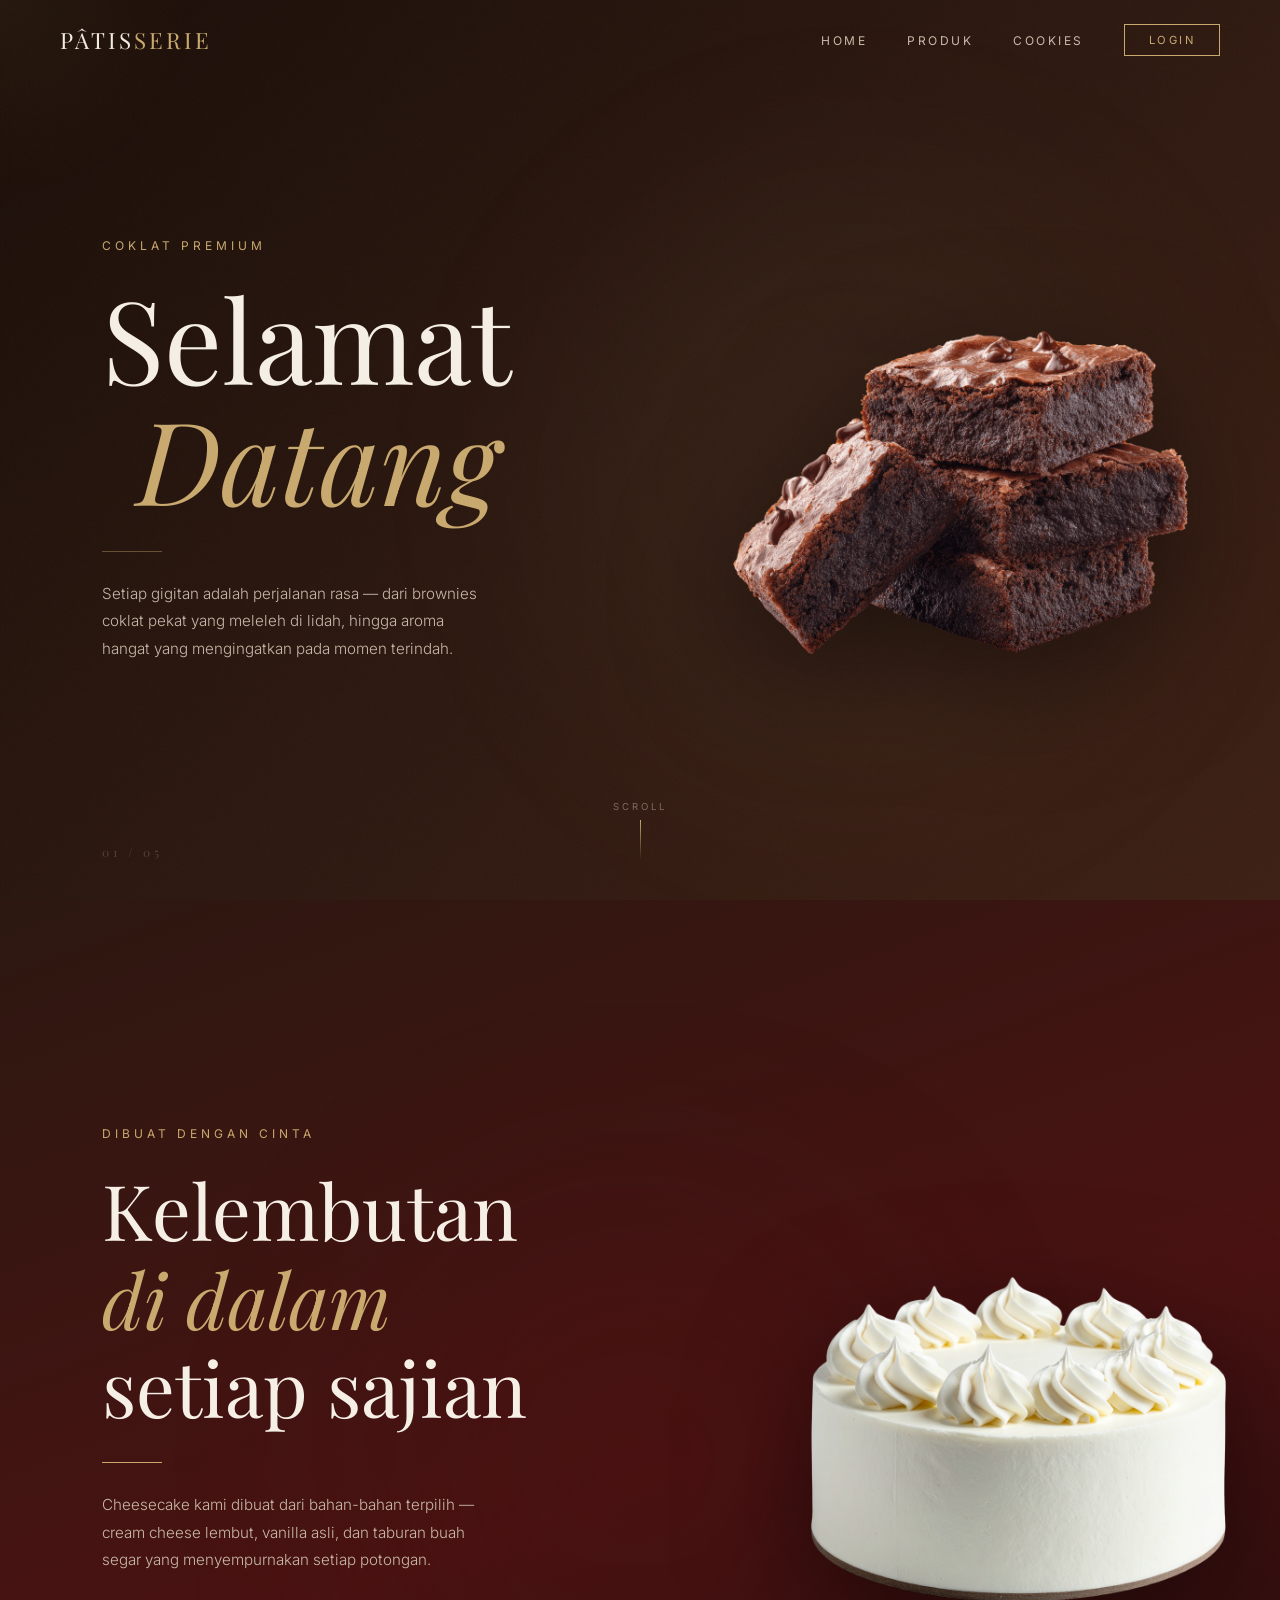
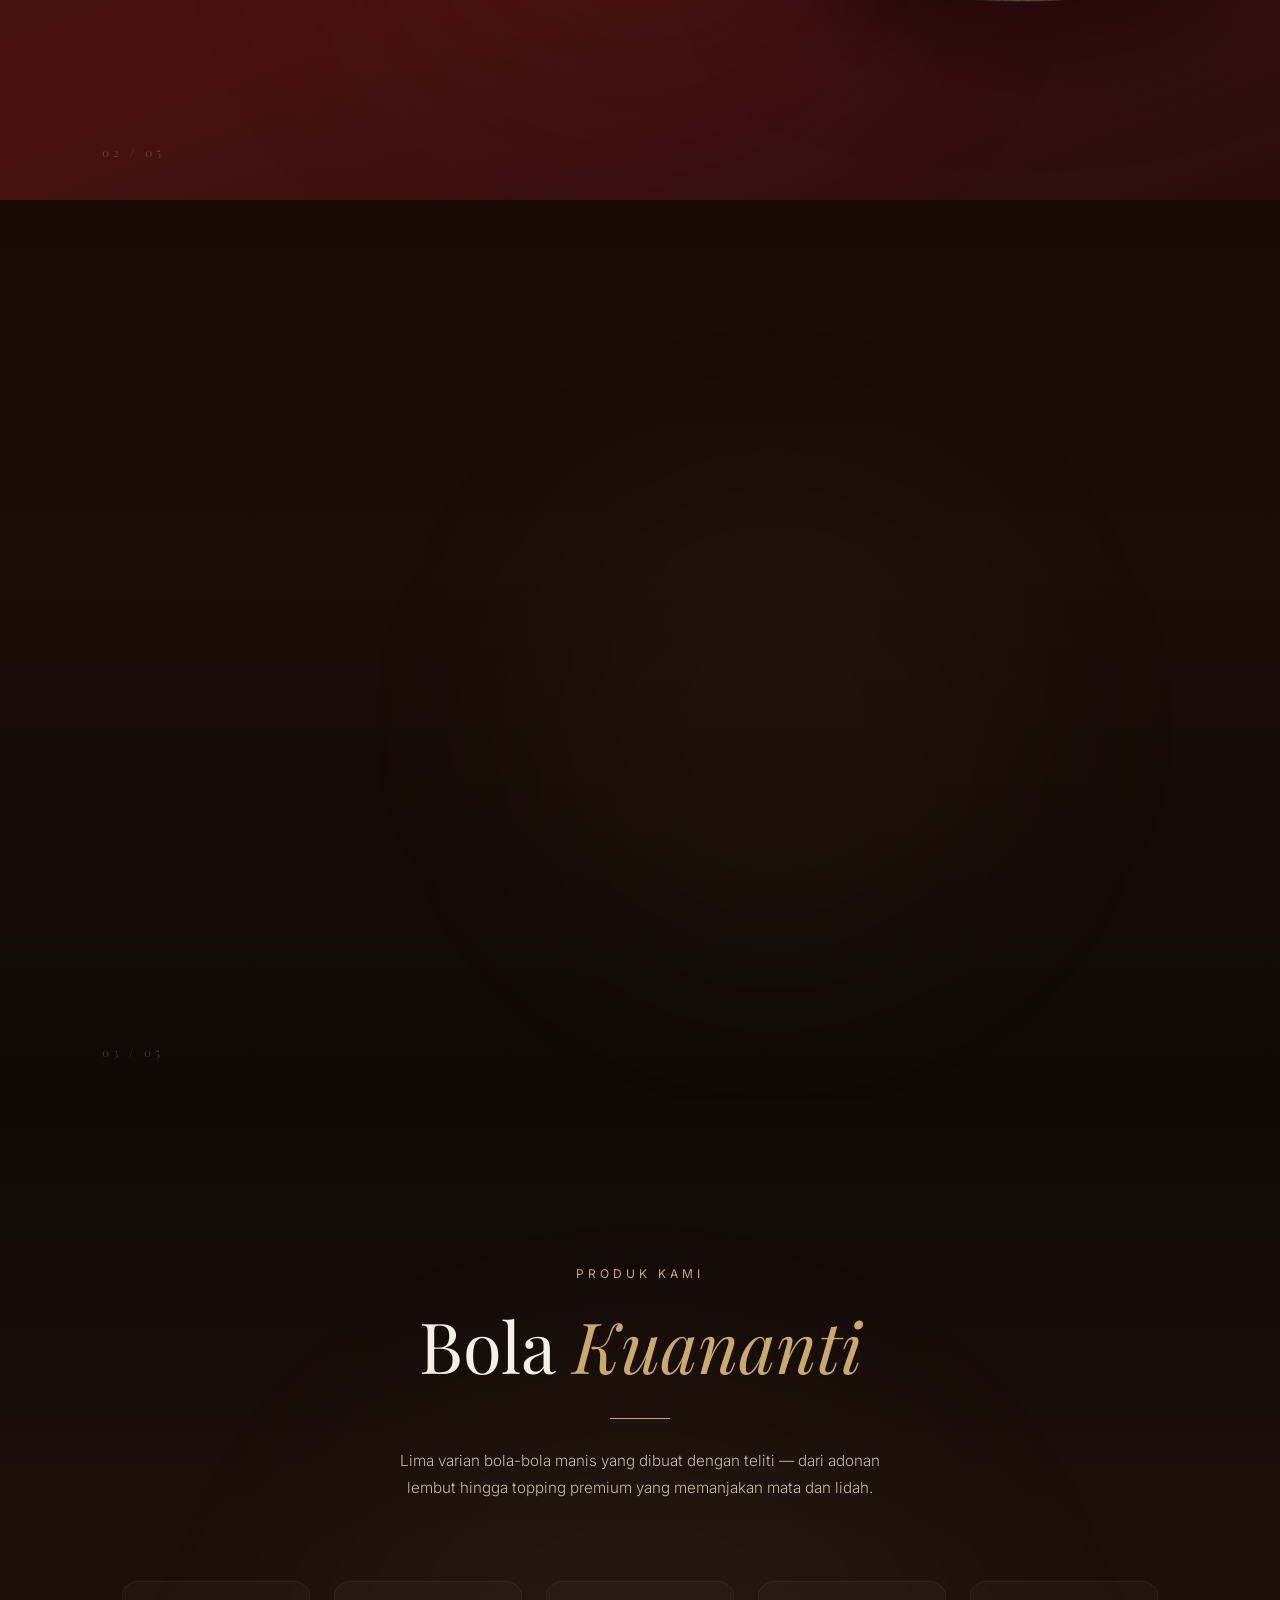
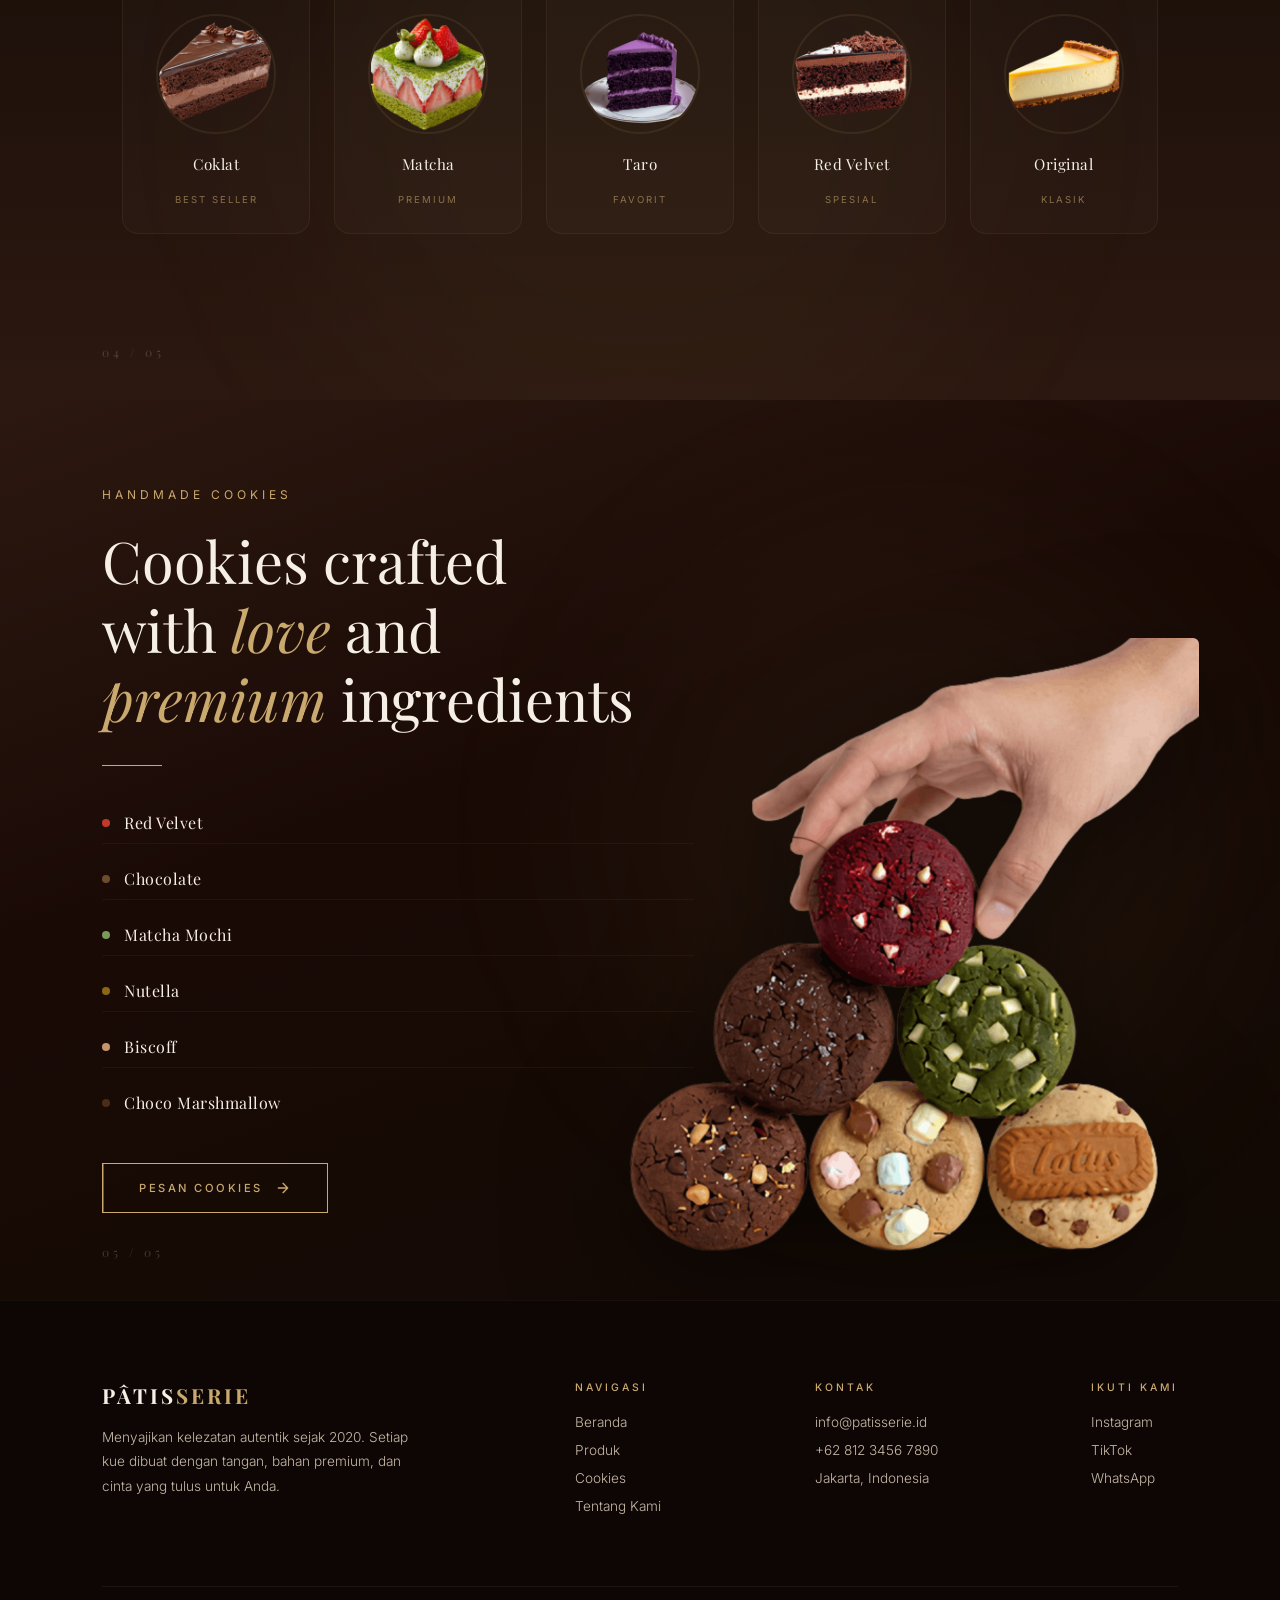
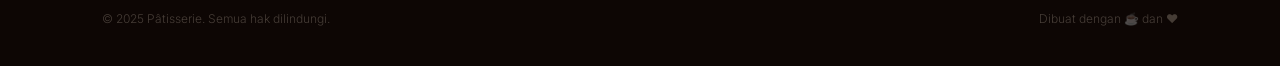
==== commit eafa5d26: "fix bug" ====
--- a/index.html
+++ b/index.html
@@ -6,1028 +6,7 @@
     <title>Patisserie — Selamat Datang</title>
     <link rel="preconnect" href="https://fonts.googleapis.com">
     <link href="https://fonts.googleapis.com/css2?family=Playfair+Display:ital,wght@0,400;0,500;0,600;1,400;1,500&family=Inter:wght@300;400;500&display=swap" rel="stylesheet">
-    <style>
-        *, *::before, *::after {
-            margin: 0;
-            padding: 0;
-            box-sizing: border-box;
-        }
-
-        :root {
-            --brown-deep: #1a0e08;
-            --brown-rich: #2c1810;
-            --brown-warm: #3d2015;
-            --maroon: #4a1212;
-            --cream: #f5efe6;
-            --cream-muted: #c8b9a8;
-            --gold: #c9a96e;
-            --gold-light: #e0c992;
-            --gold-dim: rgba(201,169,110,0.15);
-        }
-
-        html { scroll-behavior: smooth; }
-
-        body {
-            font-family: 'Inter', sans-serif;
-            background: var(--brown-deep);
-            color: var(--cream);
-            overflow-x: hidden;
-            transition: overflow 0s;
-        }
-
-        /* Scroll lock saat menu terbuka */
-        body.menu-open {
-            overflow: hidden;
-        }
-
-        body::after {
-            content: '';
-            position: fixed;
-            inset: 0;
-            z-index: 9999;
-            pointer-events: none;
-            opacity: 0.03;
-            background-image: url("data:image/svg+xml,%3Csvg viewBox='0 0 256 256' xmlns='http://www.w3.org/2000/svg'%3E%3Cfilter id='n'%3E%3CfeTurbulence type='fractalNoise' baseFrequency='0.9' numOctaves='4' stitchTiles='stitch'/%3E%3C/filter%3E%3Crect width='100%25' height='100%25' filter='url(%23n)'/%3E%3C/svg%3E");
-            background-size: 128px 128px;
-        }
-
-        .cursor-glow {
-            position: fixed;
-            width: 400px;
-            height: 400px;
-            border-radius: 50%;
-            background: radial-gradient(circle, rgba(201,169,110,0.06) 0%, transparent 70%);
-            pointer-events: none;
-            z-index: 9998;
-            transform: translate(-50%, -50%);
-            transition: left 0.3s ease-out, top 0.3s ease-out;
-        }
-
-        /* === NAVBAR === */
-        .navbar {
-            position: fixed;
-            top: 0; left: 0;
-            width: 100%;
-            z-index: 100;
-            padding: 0 60px;
-            height: 80px;
-            display: flex;
-            align-items: center;
-            justify-content: space-between;
-            transition: background 0.5s ease, backdrop-filter 0.5s ease,
-                        transform 0.5s cubic-bezier(0.25,0.8,0.25,1), opacity 0.5s ease;
-        }
-
-        .navbar.scrolled {
-            background: rgba(26,14,8,0.85);
-            backdrop-filter: blur(20px);
-            -webkit-backdrop-filter: blur(20px);
-            border-bottom: 1px solid rgba(201,169,110,0.08);
-        }
-
-        .navbar.nav-hidden {
-            transform: translateY(-100%);
-            opacity: 0;
-        }
-
-        .nav-logo {
-            font-family: 'Playfair Display', serif;
-            font-size: 1.4rem;
-            color: var(--cream);
-            letter-spacing: 3px;
-            text-transform: uppercase;
-            opacity: 0;
-            animation: fadeSlideDown 1s 0.3s ease forwards;
-            z-index: 102;
-            position: relative;
-        }
-        .nav-logo span { color: var(--gold); }
-
-        .nav-links {
-            display: flex;
-            gap: 40px;
-            align-items: center;
-        }
-
-        .nav-links a {
-            color: var(--cream-muted);
-            text-decoration: none;
-            font-size: 0.75rem;
-            letter-spacing: 2.5px;
-            text-transform: uppercase;
-            font-weight: 400;
-            position: relative;
-            padding: 4px 0;
-            opacity: 0;
-            animation: fadeSlideDown 1s ease forwards;
-            transition: color 0.3s ease;
-        }
-
-        .nav-links a:nth-child(1) { animation-delay: 0.5s; }
-        .nav-links a:nth-child(2) { animation-delay: 0.65s; }
-        .nav-links a:nth-child(3) { animation-delay: 0.8s; }
-        .nav-links a:nth-child(4) { animation-delay: 0.95s; }
-
-        .nav-links a::after {
-            content: '';
-            position: absolute;
-            bottom: -2px; left: 0;
-            width: 0; height: 1px;
-            background: var(--gold);
-            transition: width 0.4s cubic-bezier(0.25,0.8,0.25,1);
-        }
-
-        .nav-links a:hover { color: var(--cream); }
-        .nav-links a:hover::after { width: 100%; }
-
-        .nav-cta {
-            background: transparent !important;
-            border: 1px solid var(--gold) !important;
-            padding: 8px 24px !important;
-            font-size: 0.7rem !important;
-            letter-spacing: 2.5px !important;
-            color: var(--gold) !important;
-            transition: all 0.4s ease !important;
-        }
-
-        .nav-cta:hover {
-            background: var(--gold) !important;
-            color: var(--brown-deep) !important;
-        }
-
-        .nav-cta::after { display: none !important; }
-
-        .scroll-progress {
-            position: fixed;
-            top: 0; left: 0;
-            height: 2px;
-            background: linear-gradient(90deg, var(--gold), var(--gold-light));
-            z-index: 200;
-            width: 0%;
-            transition: width 0.05s linear;
-        }
-
-        /* === SECTION BASE === */
-        .hero-section {
-            min-height: 100vh;
-            display: flex;
-            align-items: center;
-            position: relative;
-            padding: 0 8%;
-            overflow: hidden;
-            transition: opacity 0.65s cubic-bezier(0.25,0.8,0.25,1),
-                        transform 0.65s cubic-bezier(0.25,0.8,0.25,1),
-                        filter 0.65s cubic-bezier(0.25,0.8,0.25,1);
-            will-change: opacity, transform, filter;
-        }
-
-        .hero-section.section-exit-up {
-            opacity: 0;
-            transform: translateY(-60px) scale(0.98);
-            filter: blur(4px);
-            pointer-events: none;
-        }
-
-        .hero-section.section-enter-up {
-            opacity: 1;
-            transform: translateY(0) scale(1);
-            filter: blur(0px);
-            pointer-events: auto;
-        }
-
-        .section-inner {
-            display: flex;
-            align-items: center;
-            width: 100%;
-            max-width: 1400px;
-            margin: 0 auto;
-            position: relative;
-        }
-
-        .text-content {
-            flex: 1;
-            z-index: 2;
-            max-width: 55%;
-        }
-
-        .text-content h1 {
-            font-family: 'Playfair Display', serif;
-            color: var(--cream);
-            font-weight: 400;
-            line-height: 1.05;
-        }
-
-        .text-content .subtitle {
-            font-size: 0.75rem;
-            letter-spacing: 4px;
-            text-transform: uppercase;
-            color: var(--gold);
-            margin-bottom: 24px;
-            font-weight: 400;
-        }
-
-        .text-content .desc {
-            font-size: 0.95rem;
-            line-height: 1.8;
-            color: var(--cream-muted);
-            margin-top: 28px;
-            max-width: 380px;
-            font-weight: 300;
-        }
-
-        .cta-btn {
-            display: inline-flex;
-            align-items: center;
-            gap: 12px;
-            margin-top: 40px;
-            padding: 16px 36px;
-            background: var(--gold);
-            color: var(--brown-deep);
-            text-decoration: none;
-            font-size: 0.7rem;
-            letter-spacing: 2.5px;
-            text-transform: uppercase;
-            font-weight: 500;
-            transition: all 0.4s cubic-bezier(0.25,0.8,0.25,1);
-            position: relative;
-            overflow: hidden;
-        }
-
-        .cta-btn::before {
-            content: '';
-            position: absolute;
-            inset: 0;
-            background: var(--gold-light);
-            transform: translateX(-100%);
-            transition: transform 0.4s cubic-bezier(0.25,0.8,0.25,1);
-        }
-
-        .cta-btn:hover::before { transform: translateX(0); }
-        .cta-btn span { position: relative; z-index: 1; }
-
-        .cta-btn svg {
-            position: relative; z-index: 1;
-            width: 16px; height: 16px;
-            transition: transform 0.3s ease;
-        }
-
-        .cta-btn:hover svg { transform: translateX(4px); }
-
-        .cta-btn-outline {
-            background: transparent;
-            border: 1px solid var(--gold);
-            color: var(--gold);
-        }
-
-        .cta-btn-outline::before { background: var(--gold); }
-        .cta-btn-outline:hover { color: var(--brown-deep); }
-
-        .image-content {
-            position: absolute;
-            z-index: 1;
-        }
-
-        .image-content img {
-            height: 100%;
-            width: auto;
-            object-fit: cover;
-            filter: drop-shadow(0 30px 60px rgba(0,0,0,0.5));
-            transition: transform 0.8s cubic-bezier(0.25,0.8,0.25,1);
-        }
-
-        .ambient-glow {
-            position: absolute;
-            border-radius: 50%;
-            pointer-events: none;
-            filter: blur(100px);
-            z-index: 0;
-        }
-
-        .section-divider {
-            width: 60px; height: 1px;
-            background: var(--gold);
-            opacity: 0.4;
-            margin-top: 32px;
-            transform-origin: left;
-        }
-
-        .section-number {
-            position: absolute;
-            bottom: 40px; left: 8%;
-            font-family: 'Playfair Display', serif;
-            font-size: 0.75rem;
-            letter-spacing: 4px;
-            color: rgba(200,185,168,0.25);
-            z-index: 5;
-        }
-
-        /* === SECTION 1 === */
-        .section-1 {
-            background: linear-gradient(135deg, var(--brown-deep) 0%, var(--brown-rich) 50%, var(--brown-warm) 100%);
-        }
-
-        .section-1 .ambient-glow {
-            width: 600px; height: 600px;
-            background: rgba(201,169,110,0.05);
-            right: 10%; top: 20%;
-        }
-
-        .section-1 .text-content h1 { font-size: clamp(4rem, 9vw, 8rem); }
-
-        .section-1 .indent {
-            display: inline-block;
-            margin-left: 0.3em;
-            font-style: italic;
-            color: var(--gold);
-        }
-
-        .section-1 .image-content {
-            align-items: flex-end;
-            right: -2%; bottom: -15%;
-            height: 110%;
-        }
-
-        /* === SECTION 2 === */
-        .section-2 {
-            background: linear-gradient(160deg, var(--brown-rich) 0%, var(--maroon) 60%, #2a0d0d 100%);
-        }
-
-        .section-2 .ambient-glow {
-            width: 500px; height: 500px;
-            background: rgba(74,18,18,0.3);
-            left: 30%; bottom: 10%;
-        }
-
-        .section-2 .text-content h1 {
-            font-size: clamp(2.8rem, 6vw, 5.5rem);
-            line-height: 1.15;
-        }
-
-        .section-2 .text-content h1 em { font-style: italic; color: var(--gold); }
-
-        .section-2 .image-content {
-            align-items: flex-end;
-            right: -6%; bottom: -12%;
-            height: 100%;
-        }
-
-        /* === SECTION 3 === */
-        .section-3 {
-            background: linear-gradient(180deg, #1a0a04 0%, var(--brown-deep) 40%, #0f0805 100%);
-        }
-
-        .section-3 .ambient-glow {
-            width: 500px; height: 500px;
-            background: rgba(201,169,110,0.04);
-            right: 20%; top: 30%;
-        }
-
-        .section-3 .text-content h1 {
-            font-size: clamp(2.5rem, 5vw, 4.8rem);
-            line-height: 1.2;
-        }
-
-        .section-3 .text-content h1 em { font-style: italic; color: var(--gold-light); }
-
-        .section-3 .image-content {
-            align-items: center;
-            right: -12%; top: 0;
-            height: 100%;
-        }
-
-        .section-3 .image-content img { height: 92%; }
-
-        /* === SECTION 4 === */
-        .section-4 {
-            background: linear-gradient(180deg, #0f0805 0%, #1c100a 50%, var(--brown-rich) 100%);
-        }
-
-        .section-4 .ambient-glow {
-            width: 700px; height: 700px;
-            background: rgba(201,169,110,0.04);
-            left: 50%; top: 30%;
-            transform: translateX(-50%);
-        }
-
-        .section-4 .section-inner {
-            flex-direction: column;
-            text-align: center;
-            align-items: center;
-            gap: 0;
-        }
-
-        .section-4 .text-content {
-            max-width: 100%;
-            text-align: center;
-            margin-bottom: 20px;
-        }
-
-        .section-4 .text-content .desc {
-            max-width: 500px;
-            margin: 28px auto 0;
-        }
-
-        .section-4 .text-content h1 {
-            font-size: clamp(2.5rem, 5.5vw, 4.5rem);
-            line-height: 1.15;
-        }
-
-        .section-4 .text-content h1 em { font-style: italic; color: var(--gold); }
-
-        .product-grid {
-            display: flex;
-            gap: 24px;
-            justify-content: center;
-            flex-wrap: wrap;
-            margin-top: 60px;
-            padding: 0 20px;
-            width: 100%;
-            max-width: 1200px;
-        }
-
-        .product-card {
-            flex: 1 1 180px;
-            max-width: 200px;
-            display: flex;
-            flex-direction: column;
-            align-items: center;
-            gap: 20px;
-            padding: 32px 16px 28px;
-            border: 1px solid rgba(201,169,110,0.08);
-            border-radius: 16px;
-            background: rgba(255,255,255,0.02);
-            transition: opacity 0.8s cubic-bezier(0.25,0.8,0.25,1),
-                        transform 0.8s cubic-bezier(0.25,0.8,0.25,1),
-                        border-color 0.5s ease,
-                        box-shadow 0.5s ease;
-            cursor: pointer;
-            position: relative;
-            overflow: hidden;
-        }
-
-        .product-card::before {
-            content: '';
-            position: absolute;
-            inset: 0;
-            background: radial-gradient(circle at 50% 0%, rgba(201,169,110,0.08) 0%, transparent 70%);
-            opacity: 0;
-            transition: opacity 0.5s ease;
-        }
-
-        .product-card:hover::before { opacity: 1; }
-
-        .product-card:hover {
-            border-color: rgba(201,169,110,0.25);
-            transform: translateY(-8px);
-            box-shadow: 0 20px 60px rgba(0,0,0,0.3), 0 0 40px rgba(201,169,110,0.05);
-        }
-
-        .product-card-img {
-            width: 120px; height: 120px;
-            border-radius: 50%;
-            overflow: hidden;
-            border: 2px solid rgba(201,169,110,0.1);
-            transition: border-color 0.4s ease, transform 0.5s ease;
-            position: relative;
-            z-index: 1;
-        }
-
-        .product-card:hover .product-card-img {
-            border-color: rgba(201,169,110,0.3);
-            transform: scale(1.05);
-        }
-
-        .product-card-img img {
-            width: 100%; height: 100%;
-            object-fit: cover;
-        }
-
-        .product-card-name {
-            font-family: 'Playfair Display', serif;
-            font-size: 0.95rem;
-            color: var(--cream);
-            letter-spacing: 0.5px;
-            position: relative; z-index: 1;
-            transition: color 0.3s ease;
-        }
-
-        .product-card:hover .product-card-name { color: var(--gold-light); }
-
-        .product-card-tag {
-            font-size: 0.6rem;
-            letter-spacing: 2px;
-            text-transform: uppercase;
-            color: var(--gold);
-            opacity: 0.6;
-            position: relative; z-index: 1;
-        }
-
-        /* === SECTION 5 === */
-        .section-5 {
-            background: linear-gradient(160deg, var(--brown-rich) 0%, #1a0a06 40%, #120a05 100%);
-        }
-
-        .section-5 .ambient-glow {
-            width: 600px; height: 600px;
-            background: rgba(201,169,110,0.05);
-            right: 5%; top: 15%;
-        }
-
-        .section-5 .text-content h1 {
-            font-size: clamp(2rem, 4.5vw, 3.8rem);
-            line-height: 1.2;
-        }
-
-        .section-5 .text-content h1 em { font-style: italic; color: var(--gold); }
-        .section-5 .text-content .desc { max-width: 340px; }
-
-        .section-5 .image-content {
-            align-items: flex-start;
-            right: -2%;
-            top: 6%;
-            height: 88%;
-        }
-
-        .section-5 .image-content img {
-            height: 100%;
-            border-radius: 6px;
-        }
-
-        .flavor-list {
-            margin-top: 36px;
-            display: flex;
-            flex-direction: column;
-            gap: 14px;
-        }
-
-        .flavor-item {
-            display: flex;
-            align-items: center;
-            gap: 14px;
-            padding: 10px 0;
-            border-bottom: 1px solid rgba(201,169,110,0.06);
-            transition: opacity 0.6s ease, transform 0.6s ease;
-            cursor: default;
-        }
-
-        .flavor-item:last-child { border-bottom: none; }
-
-        .flavor-dot {
-            width: 8px; height: 8px;
-            border-radius: 50%;
-            flex-shrink: 0;
-            transition: transform 0.3s ease, box-shadow 0.3s ease;
-        }
-
-        .flavor-item:hover .flavor-dot {
-            transform: scale(1.5);
-            box-shadow: 0 0 12px currentColor;
-        }
-
-        .flavor-name {
-            font-family: 'Playfair Display', serif;
-            font-size: 1rem;
-            color: var(--cream);
-            letter-spacing: 0.5px;
-            transition: color 0.3s ease, transform 0.3s ease;
-        }
-
-        .flavor-item:hover .flavor-name {
-            color: var(--gold-light);
-            transform: translateX(6px);
-        }
-
-        .flavor-arrow {
-            margin-left: auto;
-            opacity: 0;
-            transform: translateX(-8px);
-            transition: all 0.3s ease;
-            color: var(--gold);
-        }
-
-        .flavor-item:hover .flavor-arrow {
-            opacity: 0.6;
-            transform: translateX(0);
-        }
-
-        .dot-redvelvet { background: #c0392b; color: #c0392b; }
-        .dot-chocolate { background: #6d4c2e; color: #6d4c2e; }
-        .dot-matcha { background: #7a9a5a; color: #7a9a5a; }
-        .dot-nutella { background: #8B6914; color: #8B6914; }
-        .dot-biscoff { background: #c4956a; color: #c4956a; }
-        .dot-chocomarsh { background: #4a2c17; color: #4a2c17; }
-
-        /* === SCROLL INDICATOR === */
-        .scroll-indicator {
-            position: absolute;
-            bottom: 40px;
-            left: 50%;
-            transform: translateX(-50%);
-            display: flex;
-            flex-direction: column;
-            align-items: center;
-            gap: 8px;
-            z-index: 5;
-            opacity: 0;
-            animation: fadeIn 1s 2s ease forwards;
-        }
-
-        .scroll-indicator span {
-            font-size: 0.6rem;
-            letter-spacing: 3px;
-            text-transform: uppercase;
-            color: var(--cream-muted);
-            opacity: 0.5;
-        }
-
-        .scroll-line {
-            width: 1px; height: 40px;
-            background: linear-gradient(to bottom, var(--gold), transparent);
-            animation: scrollPulse 2s ease-in-out infinite;
-        }
-
-        /* === FOOTER === */
-        .footer-section {
-            padding: 80px 8% 40px;
-            background: #0d0604;
-            border-top: 1px solid rgba(201,169,110,0.06);
-            transition: opacity 0.65s cubic-bezier(0.25,0.8,0.25,1),
-                        transform 0.65s cubic-bezier(0.25,0.8,0.25,1),
-                        filter 0.65s cubic-bezier(0.25,0.8,0.25,1);
-            will-change: opacity, transform, filter;
-        }
-
-        .footer-section.section-exit-up {
-            opacity: 0;
-            transform: translateY(-60px) scale(0.98);
-            filter: blur(4px);
-            pointer-events: none;
-        }
-
-        .footer-section.section-enter-up {
-            opacity: 1;
-            transform: translateY(0) scale(1);
-            filter: blur(0px);
-            pointer-events: auto;
-        }
-
-        .footer-inner {
-            max-width: 1400px;
-            margin: 0 auto;
-            display: flex;
-            justify-content: space-between;
-            align-items: flex-start;
-            flex-wrap: wrap;
-            gap: 60px;
-        }
-
-        .footer-brand { max-width: 320px; }
-
-        .footer-brand h3 {
-            font-family: 'Playfair Display', serif;
-            font-size: 1.3rem;
-            letter-spacing: 3px;
-            text-transform: uppercase;
-            margin-bottom: 16px;
-        }
-
-        .footer-brand h3 span { color: var(--gold); }
-
-        .footer-brand p {
-            font-size: 0.85rem;
-            color: var(--cream-muted);
-            line-height: 1.8;
-            font-weight: 300;
-        }
-
-        .footer-col h4 {
-            font-size: 0.65rem;
-            letter-spacing: 3px;
-            text-transform: uppercase;
-            color: var(--gold);
-            margin-bottom: 20px;
-            font-weight: 500;
-        }
-
-        .footer-col a {
-            display: block;
-            color: var(--cream-muted);
-            text-decoration: none;
-            font-size: 0.85rem;
-            margin-bottom: 12px;
-            font-weight: 300;
-            transition: color 0.3s ease;
-        }
-
-        .footer-col a:hover { color: var(--cream); }
-
-        .footer-bottom {
-            max-width: 1400px;
-            margin: 60px auto 0;
-            padding-top: 24px;
-            border-top: 1px solid rgba(200,185,168,0.08);
-            display: flex;
-            justify-content: space-between;
-            align-items: center;
-            flex-wrap: wrap;
-            gap: 16px;
-        }
-
-        .footer-bottom span {
-            font-size: 0.75rem;
-            color: rgba(200,185,168,0.3);
-            font-weight: 300;
-        }
-
-        /* === REVEAL === */
-        .reveal {
-            opacity: 0;
-            transform: translateY(60px);
-            transition: opacity 1s cubic-bezier(0.25,0.8,0.25,1),
-                        transform 1s cubic-bezier(0.25,0.8,0.25,1);
-        }
-        .reveal.visible { opacity: 1; transform: translateY(0); }
-        .reveal-delay-1 { transition-delay: 0.15s; }
-        .reveal-delay-2 { transition-delay: 0.3s; }
-        .reveal-delay-3 { transition-delay: 0.45s; }
-        .reveal-delay-4 { transition-delay: 0.6s; }
-
-        .reveal-img {
-            opacity: 0;
-            transform: translateX(80px) scale(0.95);
-            transition: opacity 1.2s cubic-bezier(0.25,0.8,0.25,1),
-                        transform 1.2s cubic-bezier(0.25,0.8,0.25,1);
-        }
-        .reveal-img.visible { opacity: 1; transform: translateX(0) scale(1); }
-
-        .product-card {
-            opacity: 0;
-            transform: translateY(40px) scale(0.95);
-        }
-        .product-card.visible { opacity: 1; transform: translateY(0) scale(1); }
-        .product-card:nth-child(1) { transition-delay: 0s; }
-        .product-card:nth-child(2) { transition-delay: 0.1s; }
-        .product-card:nth-child(3) { transition-delay: 0.2s; }
-        .product-card:nth-child(4) { transition-delay: 0.3s; }
-        .product-card:nth-child(5) { transition-delay: 0.4s; }
-
-        .flavor-item {
-            opacity: 0;
-            transform: translateX(-30px);
-        }
-        .flavor-item.visible { opacity: 1; transform: translateX(0); }
-        .flavor-item:nth-child(1) { transition-delay: 0.1s; }
-        .flavor-item:nth-child(2) { transition-delay: 0.2s; }
-        .flavor-item:nth-child(3) { transition-delay: 0.3s; }
-        .flavor-item:nth-child(4) { transition-delay: 0.4s; }
-        .flavor-item:nth-child(5) { transition-delay: 0.5s; }
-        .flavor-item:nth-child(6) { transition-delay: 0.6s; }
-
-        /* Section 1 load animation */
-        .section-1 .text-content h1 {
-            opacity: 0;
-            transform: translateY(40px);
-            animation: heroTextIn 1.2s 0.8s cubic-bezier(0.25,0.8,0.25,1) forwards;
-        }
-        .section-1 .text-content .subtitle { opacity: 0; animation: fadeSlideDown 1s 0.6s ease forwards; }
-        .section-1 .text-content .desc { opacity: 0; animation: fadeSlideDown 1s 1.1s ease forwards; }
-        .section-1 .cta-btn { opacity: 0; animation: fadeSlideDown 1s 1.3s ease forwards; }
-        .section-1 .section-divider { opacity: 0; animation: expandLine 1s 1s ease forwards; }
-        .section-1 .image-content {
-            opacity: 0;
-            transform: translateX(60px);
-            animation: imgSlideIn 1.5s 1s cubic-bezier(0.25,0.8,0.25,1) forwards;
-        }
-
-        @keyframes fadeSlideDown {
-            from { opacity: 0; transform: translateY(-15px); }
-            to { opacity: 1; transform: translateY(0); }
-        }
-        @keyframes heroTextIn {
-            from { opacity: 0; transform: translateY(40px); }
-            to { opacity: 1; transform: translateY(0); }
-        }
-        @keyframes imgSlideIn {
-            from { opacity: 0; transform: translateX(60px); }
-            to { opacity: 1; transform: translateX(0); }
-        }
-        @keyframes expandLine {
-            from { opacity: 0; transform: scaleX(0); }
-            to { opacity: 0.4; transform: scaleX(1); }
-        }
-        @keyframes fadeIn { to { opacity: 1; } }
-        @keyframes scrollPulse {
-            0%, 100% { opacity: 0.3; transform: scaleY(1); }
-            50% { opacity: 1; transform: scaleY(1.2); }
-        }
-
-        /* ============================================================
-           HAMBURGER MENU — PRECISE VERSION
-           ============================================================ */
-
-        .mobile-toggle {
-            display: none;
-            position: relative;
-            width: 28px;
-            height: 20px;
-            cursor: pointer;
-            z-index: 102;
-            padding: 4px 0;
-            -webkit-tap-highlight-color: transparent;
-        }
-
-        .mobile-toggle span {
-            position: absolute;
-            left: 0;
-            width: 100%;
-            height: 1.5px;
-            background: var(--cream);
-            border-radius: 1px;
-            transition: top 0.35s cubic-bezier(0.4, 0, 0.2, 1),
-                        opacity 0.2s ease,
-                        transform 0.35s cubic-bezier(0.4, 0, 0.2, 1),
-                        background 0.3s ease;
-        }
-
-        /* Posisi default: 3 garis tersebar merata */
-        .mobile-toggle span:nth-child(1) { top: 0; }
-        .mobile-toggle span:nth-child(2) { top: 50%; transform: translateY(-50%); }
-        .mobile-toggle span:nth-child(3) { top: 100%; transform: translateY(-100%); }
-
-        /* Saat aktif: garis 1 & 3 converging ke tengah, lalu rotate */
-        .mobile-toggle.active span:nth-child(1) {
-            top: 50%;
-            transform: translateY(-50%) rotate(45deg);
-        }
-
-        .mobile-toggle.active span:nth-child(2) {
-            opacity: 0;
-            transform: translateY(-50%) scaleX(0);
-        }
-
-        .mobile-toggle.active span:nth-child(3) {
-            top: 50%;
-            transform: translateY(-50%) rotate(-45deg);
-        }
-
-        .mobile-toggle.active span {
-            background: var(--gold);
-        }
-
-        /* ============================================================
-           MOBILE NAV OVERLAY — PRECISE VERSION
-           ============================================================ */
-
-        .nav-links-mobile-backdrop {
-            display: none;
-        }
-
-        @media (max-width: 900px) {
-
-            .navbar { padding: 0 24px; }
-
-            /* --- Backdrop layer --- */
-            .nav-links-mobile-backdrop {
-                display: block;
-                position: fixed;
-                inset: 0;
-                z-index: 99;
-                background: rgba(26,14,8,0.97);
-                backdrop-filter: blur(30px);
-                -webkit-backdrop-filter: blur(30px);
-                opacity: 0;
-                pointer-events: none;
-                transition: opacity 0.45s cubic-bezier(0.4, 0, 0.2, 1);
-            }
-
-            .nav-links-mobile-backdrop.open {
-                opacity: 1;
-                pointer-events: all;
-            }
-
-            /* --- Link container --- */
-            .nav-links {
-                position: fixed;
-                inset: 0;
-                z-index: 100;
-                background: transparent;
-                backdrop-filter: none;
-                -webkit-backdrop-filter: none;
-                flex-direction: column;
-                justify-content: center;
-                align-items: center;
-                gap: 8px;
-                opacity: 0;
-                pointer-events: none;
-                transition: none;
-            }
-
-            .nav-links.open {
-                opacity: 1;
-                pointer-events: all;
-            }
-
-            .nav-links a {
-                font-size: 1.1rem !important;
-                letter-spacing: 4px !important;
-                opacity: 0 !important;
-                animation: none !important;
-                transform: translateY(24px);
-                transition: opacity 0.5s cubic-bezier(0.4, 0, 0.2, 1),
-                            transform 0.5s cubic-bezier(0.4, 0, 0.2, 1),
-                            color 0.3s ease !important;
-                padding: 14px 20px !important;
-                display: block;
-                width: max-content;
-                text-align: center;
-            }
-
-            .nav-links.open a {
-                opacity: 1 !important;
-                transform: translateY(0);
-            }
-
-            /* Stagger delay saat menu terbuka */
-            .nav-links.open a:nth-child(1) { transition-delay: 0.08s; }
-            .nav-links.open a:nth-child(2) { transition-delay: 0.14s; }
-            .nav-links.open a:nth-child(3) { transition-delay: 0.20s; }
-            .nav-links.open a:nth-child(4) { transition-delay: 0.26s; }
-
-            /* Stagger reverse saat menu ditutup */
-            .nav-links:not(.open) a:nth-child(1) { transition-delay: 0.06s; }
-            .nav-links:not(.open) a:nth-child(2) { transition-delay: 0.04s; }
-            .nav-links:not(.open) a:nth-child(3) { transition-delay: 0.02s; }
-            .nav-links:not(.open) a:nth-child(4) { transition-delay: 0s; }
-
-            .nav-links a::after {
-                bottom: 8px !important;
-                width: 0 !important;
-                height: 1px !important;
-            }
-
-            .nav-links a:hover::after { width: 100% !important; }
-
-            .nav-cta {
-                margin-top: 8px !important;
-                padding: 12px 36px !important;
-            }
-
-            .mobile-toggle { display: block; }
-
-            .hero-section { padding: 0 6%; }
-            .text-content { max-width: 100%; }
-            .image-content { opacity: 0.5 !important; right: -20% !important; }
-            .section-1 .image-content { height: 80% !important; bottom: -10% !important; }
-            .section-2 .image-content { height: 75% !important; bottom: -8% !important; }
-            .section-3 .image-content { height: 80% !important; }
-
-            .section-5 .image-content {
-                height: 55% !important;
-                right: -12% !important;
-                top: 4% !important;
-            }
-
-            .product-grid { gap: 16px; }
-            .product-card { flex: 1 1 140px; max-width: 160px; padding: 24px 12px 20px; }
-            .product-card-img { width: 90px; height: 90px; }
-            .product-card-name { font-size: 0.85rem; }
-            .footer-inner { flex-direction: column; }
-            .footer-bottom { flex-direction: column; text-align: center; }
-        }
-
-        @media (max-width: 600px) {
-            .navbar { padding: 0 18px; }
-
-            .image-content { opacity: 0.3 !important; right: -30% !important; }
-            .scroll-indicator { display: none; }
-
-            .section-5 .image-content {
-                opacity: 0.35 !important;
-                right: -22% !important;
-                height: 45% !important;
-                top: 2% !important;
-            }
-
-            .nav-links a {
-                font-size: 0.95rem !important;
-                letter-spacing: 3px !important;
-                padding: 12px 16px !important;
-            }
-
-            .nav-cta {
-                padding: 10px 28px !important;
-                font-size: 0.65rem !important;
-            }
-
-            .product-card {
-                flex: 1 1 110px; max-width: 130px;
-                padding: 20px 8px 16px; gap: 14px;
-            }
-            .product-card-img { width: 70px; height: 70px; }
-            .product-card-name { font-size: 0.8rem; }
-            .product-card-tag { font-size: 0.55rem; }
-        }
-    </style>
+    <link rel="stylesheet" href="assets/css/style.css">
 </head>
 <body>
 
@@ -1059,7 +38,7 @@
                 <p class="desc">Setiap gigitan adalah perjalanan rasa — dari brownies coklat pekat yang meleleh di lidah, hingga aroma hangat yang mengingatkan pada momen terindah.</p>
             </div>
             <div class="image-content" data-parallax="0.05">
-                <img src="https://z-cdn-media.chatglm.cn/files/457ac95b-2c4d-4050-8f5f-ba28fe798e10.png?auth_key=1876339238-68b8d6f3baea4274a2d3a1e333e8209c-0-2468f6df9fa160771a77ff99746de36e" alt="Tumpukan Brownies Coklat">
+                <img src="assets/img/1.png" alt="Tumpukan Brownies Coklat">
             </div>
         </div>
         <div class="section-number">01 / 05</div>
@@ -1080,7 +59,7 @@
                 <p class="desc reveal reveal-delay-3">Cheesecake kami dibuat dari bahan-bahan terpilih — cream cheese lembut, vanilla asli, dan taburan buah segar yang menyempurnakan setiap potongan.</p>
             </div>
             <div class="image-content reveal-img" data-parallax="0.04">
-                <img src="https://z-cdn-media.chatglm.cn/files/5d5b7337-dcdc-4c79-9430-89566706a36a.png?auth_key=1876339238-fa2e7254424f49c7ae560b5c90aeb2c0-0-d865a47d508e2861e24b7a89aaa0adb9" alt="Cheesecake dengan Buah">
+                <img src="assets/img/2.png" alt="Cheesecake dengan Buah">
             </div>
         </div>
         <div class="section-number">02 / 05</div>
@@ -1101,7 +80,7 @@
                 </a>
             </div>
             <div class="image-content reveal-img" data-parallax="0.03">
-                <img src="https://z-cdn-media.chatglm.cn/files/b2588a04-db8a-4262-af3b-5aee375b4a43.png?auth_key=1876339238-7216ed42385e4d99a902641e39ee7d6b-0-660408c6506d6018cff96471225cda57" alt="Aneka Potongan Kue">
+                <img src="assets/img/3 (1).png" alt="Aneka Potongan Kue">
             </div>
         </div>
         <div class="section-number">03 / 05</div>
@@ -1119,27 +98,27 @@
             </div>
             <div class="product-grid">
                 <div class="product-card">
-                    <div class="product-card-img"><img src="https://z-cdn-media.chatglm.cn/files/34bfc663-45ed-4768-9acc-7084de89418a.png?auth_key=1876339238-28eeb8f83c9442d288075c977cdd1b99-0-aee371a7057d83ef580a49172c6e37b1" alt="Bola Coklat"></div>
+                    <div class="product-card-img"><img src="assets/img/5 (1).png" alt="Bola Coklat"></div>
                     <div class="product-card-name">Coklat</div>
                     <div class="product-card-tag">Best Seller</div>
                 </div>
                 <div class="product-card">
-                    <div class="product-card-img"><img src="https://z-cdn-media.chatglm.cn/files/0f307fe9-7af7-4788-a5d9-c2c02b79bf70.png?auth_key=1876339238-45863539e1984cf1bb1a607f9996934a-0-2cd3772db39a69b12e963c6fd09e7ece" alt="Bola Matcha"></div>
+                    <div class="product-card-img"><img src="assets/img/6 (1).png" alt="Bola Matcha"></div>
                     <div class="product-card-name">Matcha</div>
                     <div class="product-card-tag">Premium</div>
                 </div>
                 <div class="product-card">
-                    <div class="product-card-img"><img src="https://z-cdn-media.chatglm.cn/files/3f5a8969-d85a-4848-8515-8395ca0a6487.png?auth_key=1876339238-a0b181c50cd54b6bbb9cd703a497c260-0-787cc0e36d0c8f390eef2346300ee883" alt="Bola Taro"></div>
+                    <div class="product-card-img"><img src="assets/img/7 (1).png" alt="Bola Taro"></div>
                     <div class="product-card-name">Taro</div>
                     <div class="product-card-tag">Favorit</div>
                 </div>
                 <div class="product-card">
-                    <div class="product-card-img"><img src="https://z-cdn-media.chatglm.cn/files/6a4a5de2-0ee9-4d66-aa13-95c622566266.png?auth_key=1876339238-28a097ffe9574ec78ece30b761d98762-0-d5aafbbc0e32c1043c78aa0baf676f99" alt="Bola Red Velvet"></div>
+                    <div class="product-card-img"><img src="assets/img/8 (1).png" alt="Bola Red Velvet"></div>
                     <div class="product-card-name">Red Velvet</div>
                     <div class="product-card-tag">Spesial</div>
                 </div>
                 <div class="product-card">
-                    <div class="product-card-img"><img src="https://z-cdn-media.chatglm.cn/files/51f8db6a-f8eb-420e-9c22-40597a9142a9.png?auth_key=1876339238-58916289eb31431d878cb263e549a6a1-0-ac7cce7233fe308c83f982bf4396bacd" alt="Bola Original"></div>
+                    <div class="product-card-img"><img src="assets/img/9 (1).png" alt="Bola Original"></div>
                     <div class="product-card-name">Original</div>
                     <div class="product-card-tag">Klasik</div>
                 </div>
@@ -1194,7 +173,7 @@
                 </a>
             </div>
             <div class="image-content reveal-img" data-parallax="0.03">
-                <img src="https://z-cdn-media.chatglm.cn/files/1fe05c20-5b33-402f-b0ca-c4800ff42937.png?auth_key=1876326617-9cf7e300063b4cd3b0cb519e2f447643-0-d58483652d11716f7384d56acb8ef3be" alt="Koleksi Cookies Premium">
+                <img src="assets/img/4 (1).png" alt="Koleksi Cookies Premium">
             </div>
         </div>
         <div class="section-number">05 / 05</div>
@@ -1233,155 +212,8 @@
         </div>
     </footer>
 
-    <script>
-        const glow = document.getElementById('cursorGlow');
-        document.addEventListener('mousemove', (e) => {
-            glow.style.left = e.clientX + 'px';
-            glow.style.top = e.clientY + 'px';
-        });
-
-        const progressBar = document.getElementById('scrollProgress');
-        const scrollIndicator = document.getElementById('scrollIndicator');
-        const navbar = document.getElementById('navbar');
-        const mobileToggle = document.getElementById('mobileToggle');
-        const navLinks = document.getElementById('navLinks');
-        const navBackdrop = document.getElementById('navBackdrop');
-
-        /* === Menu toggle logic === */
-        let menuOpen = false;
-
-        function openMenu() {
-            menuOpen = true;
-            mobileToggle.classList.add('active');
-            mobileToggle.setAttribute('aria-expanded', 'true');
-            navLinks.classList.add('open');
-            navBackdrop.classList.add('open');
-            document.body.classList.add('menu-open');
-        }
-
-        function closeMenu() {
-            menuOpen = false;
-            mobileToggle.classList.remove('active');
-            mobileToggle.setAttribute('aria-expanded', 'false');
-            navLinks.classList.remove('open');
-            navBackdrop.classList.remove('open');
-            document.body.classList.remove('menu-open');
-        }
-
-        function toggleMenu() {
-            menuOpen ? closeMenu() : openMenu();
-        }
-
-        mobileToggle.addEventListener('click', toggleMenu);
-
-        /* Keyboard: Enter/Space to toggle */
-        mobileToggle.addEventListener('keydown', (e) => {
-            if (e.key === 'Enter' || e.key === ' ') {
-                e.preventDefault();
-                toggleMenu();
-            }
-        });
-
-        /* Close on Escape */
-        document.addEventListener('keydown', (e) => {
-            if (e.key === 'Escape' && menuOpen) closeMenu();
-        });
-
-        /* Close on backdrop click */
-        navBackdrop.addEventListener('click', closeMenu);
-
-        /* Close on link click */
-        navLinks.querySelectorAll('a').forEach(link => {
-            link.addEventListener('click', () => {
-                closeMenu();
-            });
-        });
-
-        /* === Scroll handling === */
-        let lastScrollY = window.scrollY;
-        let scrollTicking = false;
-        let currentDirection = 'down';
-        const EXIT_THRESHOLD = -150;
-        const animatedSections = document.querySelectorAll('.hero-section, .footer-section');
-
-        function handleScrollDirection() {
-            const scrollY = window.scrollY;
-            const viewportH = window.innerHeight;
-
-            if (scrollY > lastScrollY) currentDirection = 'down';
-            else if (scrollY < lastScrollY) currentDirection = 'up';
-
-            const docHeight = document.documentElement.scrollHeight - viewportH;
-            progressBar.style.width = ((scrollY / docHeight) * 100) + '%';
-
-            if (scrollY > 80) navbar.classList.add('scrolled');
-            else navbar.classList.remove('scrolled');
-
-            if (scrollY > 100 && scrollIndicator) {
-                scrollIndicator.style.opacity = '0';
-                scrollIndicator.style.transition = 'opacity 0.5s ease';
-            }
-
-            animatedSections.forEach(section => {
-                const rect = section.getBoundingClientRect();
-                const sectionBottom = rect.bottom;
-                const sectionTop = rect.top;
-                const isVisible = sectionTop < viewportH && sectionBottom > 0;
-
-                if (currentDirection === 'down') {
-                    if (sectionBottom < EXIT_THRESHOLD) {
-                        section.classList.remove('section-enter-up');
-                        section.classList.add('section-exit-up');
-                    } else {
-                        section.classList.remove('section-exit-up');
-                        section.classList.add('section-enter-up');
-                    }
-                }
-
-                if (currentDirection === 'up') {
-                    if (sectionBottom > EXIT_THRESHOLD) {
-                        section.classList.remove('section-exit-up');
-                        section.classList.add('section-enter-up');
-                    }
-                }
-
-                if (isVisible) {
-                    section.classList.remove('section-exit-up');
-                    section.classList.add('section-enter-up');
-                }
-            });
-
-            lastScrollY = scrollY;
-            scrollTicking = false;
-        }
-
-        window.addEventListener('scroll', () => {
-            if (!scrollTicking) {
-                requestAnimationFrame(handleScrollDirection);
-                scrollTicking = true;
-            }
-        }, { passive: true });
-
-        /* === Reveal observer === */
-        const revealElements = document.querySelectorAll('.reveal, .reveal-img, .product-card, .flavor-item');
-        const revealObserver = new IntersectionObserver((entries) => {
-            entries.forEach(entry => {
-                if (entry.isIntersecting) entry.target.classList.add('visible');
-            });
-        }, { threshold: 0.15, rootMargin: '0px 0px -50px 0px' });
-        revealElements.forEach(el => revealObserver.observe(el));
-
-        /* === Parallax === */
-        const parallaxElements = document.querySelectorAll('[data-parallax]');
-        window.addEventListener('scroll', () => {
-            parallaxElements.forEach(el => {
-                const section = el.closest('.hero-section');
-                if (!section) return;
-                const rect = section.getBoundingClientRect();
-                const speed = parseFloat(el.dataset.parallax);
-                el.style.transform = `translateY(${rect.top * speed}px)`;
-            });
-        }, { passive: true });
+    <script src="assets/js/script.js">
+       
     </script>
 
 </body>
--- a/assets/css/style.css
+++ b/assets/css/style.css
@@ -0,0 +1,1020 @@
+*, *::before, *::after {
+            margin: 0;
+            padding: 0;
+            box-sizing: border-box;
+        }
+
+        :root {
+            --brown-deep: #1a0e08;
+            --brown-rich: #2c1810;
+            --brown-warm: #3d2015;
+            --maroon: #4a1212;
+            --cream: #f5efe6;
+            --cream-muted: #c8b9a8;
+            --gold: #c9a96e;
+            --gold-light: #e0c992;
+            --gold-dim: rgba(201,169,110,0.15);
+        }
+
+        html { scroll-behavior: smooth; }
+
+        body {
+            font-family: 'Inter', sans-serif;
+            background: var(--brown-deep);
+            color: var(--cream);
+            overflow-x: hidden;
+            transition: overflow 0s;
+        }
+
+        /* Scroll lock saat menu terbuka */
+        body.menu-open {
+            overflow: hidden;
+        }
+
+        body::after {
+            content: '';
+            position: fixed;
+            inset: 0;
+            z-index: 9999;
+            pointer-events: none;
+            opacity: 0.03;
+            background-image: url("data:image/svg+xml,%3Csvg viewBox='0 0 256 256' xmlns='http://www.w3.org/2000/svg'%3E%3Cfilter id='n'%3E%3CfeTurbulence type='fractalNoise' baseFrequency='0.9' numOctaves='4' stitchTiles='stitch'/%3E%3C/filter%3E%3Crect width='100%25' height='100%25' filter='url(%23n)'/%3E%3C/svg%3E");
+            background-size: 128px 128px;
+        }
+
+        .cursor-glow {
+            position: fixed;
+            width: 400px;
+            height: 400px;
+            border-radius: 50%;
+            background: radial-gradient(circle, rgba(201,169,110,0.06) 0%, transparent 70%);
+            pointer-events: none;
+            z-index: 9998;
+            transform: translate(-50%, -50%);
+            transition: left 0.3s ease-out, top 0.3s ease-out;
+        }
+
+        /* === NAVBAR === */
+        .navbar {
+            position: fixed;
+            top: 0; left: 0;
+            width: 100%;
+            z-index: 100;
+            padding: 0 60px;
+            height: 80px;
+            display: flex;
+            align-items: center;
+            justify-content: space-between;
+            transition: background 0.5s ease, backdrop-filter 0.5s ease,
+                        transform 0.5s cubic-bezier(0.25,0.8,0.25,1), opacity 0.5s ease;
+        }
+
+        .navbar.scrolled {
+            background: rgba(26,14,8,0.85);
+            backdrop-filter: blur(20px);
+            -webkit-backdrop-filter: blur(20px);
+            border-bottom: 1px solid rgba(201,169,110,0.08);
+        }
+
+        .navbar.nav-hidden {
+            transform: translateY(-100%);
+            opacity: 0;
+        }
+
+        .nav-logo {
+            font-family: 'Playfair Display', serif;
+            font-size: 1.4rem;
+            color: var(--cream);
+            letter-spacing: 3px;
+            text-transform: uppercase;
+            opacity: 0;
+            animation: fadeSlideDown 1s 0.3s ease forwards;
+            z-index: 102;
+            position: relative;
+        }
+        .nav-logo span { color: var(--gold); }
+
+        .nav-links {
+            display: flex;
+            gap: 40px;
+            align-items: center;
+        }
+
+        .nav-links a {
+            color: var(--cream-muted);
+            text-decoration: none;
+            font-size: 0.75rem;
+            letter-spacing: 2.5px;
+            text-transform: uppercase;
+            font-weight: 400;
+            position: relative;
+            padding: 4px 0;
+            opacity: 0;
+            animation: fadeSlideDown 1s ease forwards;
+            transition: color 0.3s ease;
+        }
+
+        .nav-links a:nth-child(1) { animation-delay: 0.5s; }
+        .nav-links a:nth-child(2) { animation-delay: 0.65s; }
+        .nav-links a:nth-child(3) { animation-delay: 0.8s; }
+        .nav-links a:nth-child(4) { animation-delay: 0.95s; }
+
+        .nav-links a::after {
+            content: '';
+            position: absolute;
+            bottom: -2px; left: 0;
+            width: 0; height: 1px;
+            background: var(--gold);
+            transition: width 0.4s cubic-bezier(0.25,0.8,0.25,1);
+        }
+
+        .nav-links a:hover { color: var(--cream); }
+        .nav-links a:hover::after { width: 100%; }
+
+        .nav-cta {
+            background: transparent !important;
+            border: 1px solid var(--gold) !important;
+            padding: 8px 24px !important;
+            font-size: 0.7rem !important;
+            letter-spacing: 2.5px !important;
+            color: var(--gold) !important;
+            transition: all 0.4s ease !important;
+        }
+
+        .nav-cta:hover {
+            background: var(--gold) !important;
+            color: var(--brown-deep) !important;
+        }
+
+        .nav-cta::after { display: none !important; }
+
+        .scroll-progress {
+            position: fixed;
+            top: 0; left: 0;
+            height: 2px;
+            background: linear-gradient(90deg, var(--gold), var(--gold-light));
+            z-index: 200;
+            width: 0%;
+            transition: width 0.05s linear;
+        }
+
+        /* === SECTION BASE === */
+        .hero-section {
+            min-height: 100vh;
+            display: flex;
+            align-items: center;
+            position: relative;
+            padding: 0 8%;
+            overflow: hidden;
+            transition: opacity 0.65s cubic-bezier(0.25,0.8,0.25,1),
+                        transform 0.65s cubic-bezier(0.25,0.8,0.25,1),
+                        filter 0.65s cubic-bezier(0.25,0.8,0.25,1);
+            will-change: opacity, transform, filter;
+        }
+
+        .hero-section.section-exit-up {
+            opacity: 0;
+            transform: translateY(-60px) scale(0.98);
+            filter: blur(4px);
+            pointer-events: none;
+        }
+
+        .hero-section.section-enter-up {
+            opacity: 1;
+            transform: translateY(0) scale(1);
+            filter: blur(0px);
+            pointer-events: auto;
+        }
+
+        .section-inner {
+            display: flex;
+            align-items: center;
+            width: 100%;
+            max-width: 1400px;
+            margin: 0 auto;
+            position: relative;
+        }
+
+        .text-content {
+            flex: 1;
+            z-index: 2;
+            max-width: 55%;
+        }
+
+        .text-content h1 {
+            font-family: 'Playfair Display', serif;
+            color: var(--cream);
+            font-weight: 400;
+            line-height: 1.05;
+        }
+
+        .text-content .subtitle {
+            font-size: 0.75rem;
+            letter-spacing: 4px;
+            text-transform: uppercase;
+            color: var(--gold);
+            margin-bottom: 24px;
+            font-weight: 400;
+        }
+
+        .text-content .desc {
+            font-size: 0.95rem;
+            line-height: 1.8;
+            color: var(--cream-muted);
+            margin-top: 28px;
+            max-width: 380px;
+            font-weight: 300;
+        }
+
+        .cta-btn {
+            display: inline-flex;
+            align-items: center;
+            gap: 12px;
+            margin-top: 40px;
+            padding: 16px 36px;
+            background: var(--gold);
+            color: var(--brown-deep);
+            text-decoration: none;
+            font-size: 0.7rem;
+            letter-spacing: 2.5px;
+            text-transform: uppercase;
+            font-weight: 500;
+            transition: all 0.4s cubic-bezier(0.25,0.8,0.25,1);
+            position: relative;
+            overflow: hidden;
+        }
+
+        .cta-btn::before {
+            content: '';
+            position: absolute;
+            inset: 0;
+            background: var(--gold-light);
+            transform: translateX(-100%);
+            transition: transform 0.4s cubic-bezier(0.25,0.8,0.25,1);
+        }
+
+        .cta-btn:hover::before { transform: translateX(0); }
+        .cta-btn span { position: relative; z-index: 1; }
+
+        .cta-btn svg {
+            position: relative; z-index: 1;
+            width: 16px; height: 16px;
+            transition: transform 0.3s ease;
+        }
+
+        .cta-btn:hover svg { transform: translateX(4px); }
+
+        .cta-btn-outline {
+            background: transparent;
+            border: 1px solid var(--gold);
+            color: var(--gold);
+        }
+
+        .cta-btn-outline::before { background: var(--gold); }
+        .cta-btn-outline:hover { color: var(--brown-deep); }
+
+        .image-content {
+            position: absolute;
+            z-index: 1;
+        }
+
+        .image-content img {
+            height: 100%;
+            width: auto;
+            object-fit: cover;
+            filter: drop-shadow(0 30px 60px rgba(0,0,0,0.5));
+            transition: transform 0.8s cubic-bezier(0.25,0.8,0.25,1);
+        }
+
+        .ambient-glow {
+            position: absolute;
+            border-radius: 50%;
+            pointer-events: none;
+            filter: blur(100px);
+            z-index: 0;
+        }
+
+        .section-divider {
+            width: 60px; height: 1px;
+            background: var(--gold);
+            opacity: 0.4;
+            margin-top: 32px;
+            transform-origin: left;
+        }
+
+        .section-number {
+            position: absolute;
+            bottom: 40px; left: 8%;
+            font-family: 'Playfair Display', serif;
+            font-size: 0.75rem;
+            letter-spacing: 4px;
+            color: rgba(200,185,168,0.25);
+            z-index: 5;
+        }
+
+        /* === SECTION 1 === */
+        .section-1 {
+            background: linear-gradient(135deg, var(--brown-deep) 0%, var(--brown-rich) 50%, var(--brown-warm) 100%);
+        }
+
+        .section-1 .ambient-glow {
+            width: 600px; height: 600px;
+            background: rgba(201,169,110,0.05);
+            right: 10%; top: 20%;
+        }
+
+        .section-1 .text-content h1 { font-size: clamp(4rem, 9vw, 8rem); }
+
+        .section-1 .indent {
+            display: inline-block;
+            margin-left: 0.3em;
+            font-style: italic;
+            color: var(--gold);
+        }
+
+        .section-1 .image-content {
+            align-items: flex-end;
+            right: -2%; bottom: -15%;
+            height: 110%;
+        }
+
+        /* === SECTION 2 === */
+        .section-2 {
+            background: linear-gradient(160deg, var(--brown-rich) 0%, var(--maroon) 60%, #2a0d0d 100%);
+        }
+
+        .section-2 .ambient-glow {
+            width: 500px; height: 500px;
+            background: rgba(74,18,18,0.3);
+            left: 30%; bottom: 10%;
+        }
+
+        .section-2 .text-content h1 {
+            font-size: clamp(2.8rem, 6vw, 5.5rem);
+            line-height: 1.15;
+        }
+
+        .section-2 .text-content h1 em { font-style: italic; color: var(--gold); }
+
+        .section-2 .image-content {
+            align-items: flex-end;
+            right: -6%; bottom: -12%;
+            height: 100%;
+        }
+
+        /* === SECTION 3 === */
+        .section-3 {
+            background: linear-gradient(180deg, #1a0a04 0%, var(--brown-deep) 40%, #0f0805 100%);
+        }
+
+        .section-3 .ambient-glow {
+            width: 500px; height: 500px;
+            background: rgba(201,169,110,0.04);
+            right: 20%; top: 30%;
+        }
+
+        .section-3 .text-content h1 {
+            font-size: clamp(2.5rem, 5vw, 4.8rem);
+            line-height: 1.2;
+        }
+
+        .section-3 .text-content h1 em { font-style: italic; color: var(--gold-light); }
+
+        .section-3 .image-content {
+            align-items: center;
+            right: -12%; top: 0;
+            height: 100%;
+        }
+
+        .section-3 .image-content img { height: 92%; }
+
+        /* === SECTION 4 === */
+        .section-4 {
+            background: linear-gradient(180deg, #0f0805 0%, #1c100a 50%, var(--brown-rich) 100%);
+        }
+
+        .section-4 .ambient-glow {
+            width: 700px; height: 700px;
+            background: rgba(201,169,110,0.04);
+            left: 50%; top: 30%;
+            transform: translateX(-50%);
+        }
+
+        .section-4 .section-inner {
+            flex-direction: column;
+            text-align: center;
+            align-items: center;
+            gap: 0;
+        }
+
+        .section-4 .text-content {
+            max-width: 100%;
+            text-align: center;
+            margin-bottom: 20px;
+        }
+
+        .section-4 .text-content .desc {
+            max-width: 500px;
+            margin: 28px auto 0;
+        }
+
+        .section-4 .text-content h1 {
+            font-size: clamp(2.5rem, 5.5vw, 4.5rem);
+            line-height: 1.15;
+        }
+
+        .section-4 .text-content h1 em { font-style: italic; color: var(--gold); }
+
+        .product-grid {
+            display: flex;
+            gap: 24px;
+            justify-content: center;
+            flex-wrap: wrap;
+            margin-top: 60px;
+            padding: 0 20px;
+            width: 100%;
+            max-width: 1200px;
+        }
+
+        .product-card {
+            flex: 1 1 180px;
+            max-width: 200px;
+            display: flex;
+            flex-direction: column;
+            align-items: center;
+            gap: 20px;
+            padding: 32px 16px 28px;
+            border: 1px solid rgba(201,169,110,0.08);
+            border-radius: 16px;
+            background: rgba(255,255,255,0.02);
+            transition: opacity 0.8s cubic-bezier(0.25,0.8,0.25,1),
+                        transform 0.8s cubic-bezier(0.25,0.8,0.25,1),
+                        border-color 0.5s ease,
+                        box-shadow 0.5s ease;
+            cursor: pointer;
+            position: relative;
+            overflow: hidden;
+        }
+
+        .product-card::before {
+            content: '';
+            position: absolute;
+            inset: 0;
+            background: radial-gradient(circle at 50% 0%, rgba(201,169,110,0.08) 0%, transparent 70%);
+            opacity: 0;
+            transition: opacity 0.5s ease;
+        }
+
+        .product-card:hover::before { opacity: 1; }
+
+        .product-card:hover {
+            border-color: rgba(201,169,110,0.25);
+            transform: translateY(-8px);
+            box-shadow: 0 20px 60px rgba(0,0,0,0.3), 0 0 40px rgba(201,169,110,0.05);
+        }
+
+        .product-card-img {
+            width: 120px; height: 120px;
+            border-radius: 50%;
+            overflow: hidden;
+            border: 2px solid rgba(201,169,110,0.1);
+            transition: border-color 0.4s ease, transform 0.5s ease;
+            position: relative;
+            z-index: 1;
+        }
+
+        .product-card:hover .product-card-img {
+            border-color: rgba(201,169,110,0.3);
+            transform: scale(1.05);
+        }
+
+        .product-card-img img {
+            width: 100%; height: 100%;
+            object-fit: cover;
+        }
+
+        .product-card-name {
+            font-family: 'Playfair Display', serif;
+            font-size: 0.95rem;
+            color: var(--cream);
+            letter-spacing: 0.5px;
+            position: relative; z-index: 1;
+            transition: color 0.3s ease;
+        }
+
+        .product-card:hover .product-card-name { color: var(--gold-light); }
+
+        .product-card-tag {
+            font-size: 0.6rem;
+            letter-spacing: 2px;
+            text-transform: uppercase;
+            color: var(--gold);
+            opacity: 0.6;
+            position: relative; z-index: 1;
+        }
+
+        /* === SECTION 5 === */
+        .section-5 {
+            background: linear-gradient(160deg, var(--brown-rich) 0%, #1a0a06 40%, #120a05 100%);
+        }
+
+        .section-5 .ambient-glow {
+            width: 600px; height: 600px;
+            background: rgba(201,169,110,0.05);
+            right: 5%; top: 15%;
+        }
+
+        .section-5 .text-content h1 {
+            font-size: clamp(2rem, 4.5vw, 3.8rem);
+            line-height: 1.2;
+        }
+
+        .section-5 .text-content h1 em { font-style: italic; color: var(--gold); }
+        .section-5 .text-content .desc { max-width: 340px; }
+
+        .section-5 .image-content {
+            align-items: flex-start;
+            right: -2%;
+            top: 6%;
+            height: 88%;
+        }
+
+        .section-5 .image-content img {
+            height: 100%;
+            border-radius: 6px;
+        }
+
+        .flavor-list {
+            margin-top: 36px;
+            display: flex;
+            flex-direction: column;
+            gap: 14px;
+        }
+
+        .flavor-item {
+            display: flex;
+            align-items: center;
+            gap: 14px;
+            padding: 10px 0;
+            border-bottom: 1px solid rgba(201,169,110,0.06);
+            transition: opacity 0.6s ease, transform 0.6s ease;
+            cursor: default;
+        }
+
+        .flavor-item:last-child { border-bottom: none; }
+
+        .flavor-dot {
+            width: 8px; height: 8px;
+            border-radius: 50%;
+            flex-shrink: 0;
+            transition: transform 0.3s ease, box-shadow 0.3s ease;
+        }
+
+        .flavor-item:hover .flavor-dot {
+            transform: scale(1.5);
+            box-shadow: 0 0 12px currentColor;
+        }
+
+        .flavor-name {
+            font-family: 'Playfair Display', serif;
+            font-size: 1rem;
+            color: var(--cream);
+            letter-spacing: 0.5px;
+            transition: color 0.3s ease, transform 0.3s ease;
+        }
+
+        .flavor-item:hover .flavor-name {
+            color: var(--gold-light);
+            transform: translateX(6px);
+        }
+
+        .flavor-arrow {
+            margin-left: auto;
+            opacity: 0;
+            transform: translateX(-8px);
+            transition: all 0.3s ease;
+            color: var(--gold);
+        }
+
+        .flavor-item:hover .flavor-arrow {
+            opacity: 0.6;
+            transform: translateX(0);
+        }
+
+        .dot-redvelvet { background: #c0392b; color: #c0392b; }
+        .dot-chocolate { background: #6d4c2e; color: #6d4c2e; }
+        .dot-matcha { background: #7a9a5a; color: #7a9a5a; }
+        .dot-nutella { background: #8B6914; color: #8B6914; }
+        .dot-biscoff { background: #c4956a; color: #c4956a; }
+        .dot-chocomarsh { background: #4a2c17; color: #4a2c17; }
+
+        /* === SCROLL INDICATOR === */
+        .scroll-indicator {
+            position: absolute;
+            bottom: 40px;
+            left: 50%;
+            transform: translateX(-50%);
+            display: flex;
+            flex-direction: column;
+            align-items: center;
+            gap: 8px;
+            z-index: 5;
+            opacity: 0;
+            animation: fadeIn 1s 2s ease forwards;
+        }
+
+        .scroll-indicator span {
+            font-size: 0.6rem;
+            letter-spacing: 3px;
+            text-transform: uppercase;
+            color: var(--cream-muted);
+            opacity: 0.5;
+        }
+
+        .scroll-line {
+            width: 1px; height: 40px;
+            background: linear-gradient(to bottom, var(--gold), transparent);
+            animation: scrollPulse 2s ease-in-out infinite;
+        }
+
+        /* === FOOTER === */
+        .footer-section {
+            padding: 80px 8% 40px;
+            background: #0d0604;
+            border-top: 1px solid rgba(201,169,110,0.06);
+            transition: opacity 0.65s cubic-bezier(0.25,0.8,0.25,1),
+                        transform 0.65s cubic-bezier(0.25,0.8,0.25,1),
+                        filter 0.65s cubic-bezier(0.25,0.8,0.25,1);
+            will-change: opacity, transform, filter;
+        }
+
+        .footer-section.section-exit-up {
+            opacity: 0;
+            transform: translateY(-60px) scale(0.98);
+            filter: blur(4px);
+            pointer-events: none;
+        }
+
+        .footer-section.section-enter-up {
+            opacity: 1;
+            transform: translateY(0) scale(1);
+            filter: blur(0px);
+            pointer-events: auto;
+        }
+
+        .footer-inner {
+            max-width: 1400px;
+            margin: 0 auto;
+            display: flex;
+            justify-content: space-between;
+            align-items: flex-start;
+            flex-wrap: wrap;
+            gap: 60px;
+        }
+
+        .footer-brand { max-width: 320px; }
+
+        .footer-brand h3 {
+            font-family: 'Playfair Display', serif;
+            font-size: 1.3rem;
+            letter-spacing: 3px;
+            text-transform: uppercase;
+            margin-bottom: 16px;
+        }
+
+        .footer-brand h3 span { color: var(--gold); }
+
+        .footer-brand p {
+            font-size: 0.85rem;
+            color: var(--cream-muted);
+            line-height: 1.8;
+            font-weight: 300;
+        }
+
+        .footer-col h4 {
+            font-size: 0.65rem;
+            letter-spacing: 3px;
+            text-transform: uppercase;
+            color: var(--gold);
+            margin-bottom: 20px;
+            font-weight: 500;
+        }
+
+        .footer-col a {
+            display: block;
+            color: var(--cream-muted);
+            text-decoration: none;
+            font-size: 0.85rem;
+            margin-bottom: 12px;
+            font-weight: 300;
+            transition: color 0.3s ease;
+        }
+
+        .footer-col a:hover { color: var(--cream); }
+
+        .footer-bottom {
+            max-width: 1400px;
+            margin: 60px auto 0;
+            padding-top: 24px;
+            border-top: 1px solid rgba(200,185,168,0.08);
+            display: flex;
+            justify-content: space-between;
+            align-items: center;
+            flex-wrap: wrap;
+            gap: 16px;
+        }
+
+        .footer-bottom span {
+            font-size: 0.75rem;
+            color: rgba(200,185,168,0.3);
+            font-weight: 300;
+        }
+
+        /* === REVEAL === */
+        .reveal {
+            opacity: 0;
+            transform: translateY(60px);
+            transition: opacity 1s cubic-bezier(0.25,0.8,0.25,1),
+                        transform 1s cubic-bezier(0.25,0.8,0.25,1);
+        }
+        .reveal.visible { opacity: 1; transform: translateY(0); }
+        .reveal-delay-1 { transition-delay: 0.15s; }
+        .reveal-delay-2 { transition-delay: 0.3s; }
+        .reveal-delay-3 { transition-delay: 0.45s; }
+        .reveal-delay-4 { transition-delay: 0.6s; }
+
+        .reveal-img {
+            opacity: 0;
+            transform: translateX(80px) scale(0.95);
+            transition: opacity 1.2s cubic-bezier(0.25,0.8,0.25,1),
+                        transform 1.2s cubic-bezier(0.25,0.8,0.25,1);
+        }
+        .reveal-img.visible { opacity: 1; transform: translateX(0) scale(1); }
+
+        .product-card {
+            opacity: 0;
+            transform: translateY(40px) scale(0.95);
+        }
+        .product-card.visible { opacity: 1; transform: translateY(0) scale(1); }
+        .product-card:nth-child(1) { transition-delay: 0s; }
+        .product-card:nth-child(2) { transition-delay: 0.1s; }
+        .product-card:nth-child(3) { transition-delay: 0.2s; }
+        .product-card:nth-child(4) { transition-delay: 0.3s; }
+        .product-card:nth-child(5) { transition-delay: 0.4s; }
+
+        .flavor-item {
+            opacity: 0;
+            transform: translateX(-30px);
+        }
+        .flavor-item.visible { opacity: 1; transform: translateX(0); }
+        .flavor-item:nth-child(1) { transition-delay: 0.1s; }
+        .flavor-item:nth-child(2) { transition-delay: 0.2s; }
+        .flavor-item:nth-child(3) { transition-delay: 0.3s; }
+        .flavor-item:nth-child(4) { transition-delay: 0.4s; }
+        .flavor-item:nth-child(5) { transition-delay: 0.5s; }
+        .flavor-item:nth-child(6) { transition-delay: 0.6s; }
+
+        /* Section 1 load animation */
+        .section-1 .text-content h1 {
+            opacity: 0;
+            transform: translateY(40px);
+            animation: heroTextIn 1.2s 0.8s cubic-bezier(0.25,0.8,0.25,1) forwards;
+        }
+        .section-1 .text-content .subtitle { opacity: 0; animation: fadeSlideDown 1s 0.6s ease forwards; }
+        .section-1 .text-content .desc { opacity: 0; animation: fadeSlideDown 1s 1.1s ease forwards; }
+        .section-1 .cta-btn { opacity: 0; animation: fadeSlideDown 1s 1.3s ease forwards; }
+        .section-1 .section-divider { opacity: 0; animation: expandLine 1s 1s ease forwards; }
+        .section-1 .image-content {
+            opacity: 0;
+            transform: translateX(60px);
+            animation: imgSlideIn 1.5s 1s cubic-bezier(0.25,0.8,0.25,1) forwards;
+        }
+
+        @keyframes fadeSlideDown {
+            from { opacity: 0; transform: translateY(-15px); }
+            to { opacity: 1; transform: translateY(0); }
+        }
+        @keyframes heroTextIn {
+            from { opacity: 0; transform: translateY(40px); }
+            to { opacity: 1; transform: translateY(0); }
+        }
+        @keyframes imgSlideIn {
+            from { opacity: 0; transform: translateX(60px); }
+            to { opacity: 1; transform: translateX(0); }
+        }
+        @keyframes expandLine {
+            from { opacity: 0; transform: scaleX(0); }
+            to { opacity: 0.4; transform: scaleX(1); }
+        }
+        @keyframes fadeIn { to { opacity: 1; } }
+        @keyframes scrollPulse {
+            0%, 100% { opacity: 0.3; transform: scaleY(1); }
+            50% { opacity: 1; transform: scaleY(1.2); }
+        }
+
+        /* ============================================================
+           HAMBURGER MENU — PRECISE VERSION
+           ============================================================ */
+
+        .mobile-toggle {
+            display: none;
+            position: relative;
+            width: 28px;
+            height: 20px;
+            cursor: pointer;
+            z-index: 102;
+            padding: 4px 0;
+            -webkit-tap-highlight-color: transparent;
+        }
+
+        .mobile-toggle span {
+            position: absolute;
+            left: 0;
+            width: 100%;
+            height: 1.5px;
+            background: var(--cream);
+            border-radius: 1px;
+            transition: top 0.35s cubic-bezier(0.4, 0, 0.2, 1),
+                        opacity 0.2s ease,
+                        transform 0.35s cubic-bezier(0.4, 0, 0.2, 1),
+                        background 0.3s ease;
+        }
+
+        /* Posisi default: 3 garis tersebar merata */
+        .mobile-toggle span:nth-child(1) { top: 0; }
+        .mobile-toggle span:nth-child(2) { top: 50%; transform: translateY(-50%); }
+        .mobile-toggle span:nth-child(3) { top: 100%; transform: translateY(-100%); }
+
+        /* Saat aktif: garis 1 & 3 converging ke tengah, lalu rotate */
+        .mobile-toggle.active span:nth-child(1) {
+            top: 50%;
+            transform: translateY(-50%) rotate(45deg);
+        }
+
+        .mobile-toggle.active span:nth-child(2) {
+            opacity: 0;
+            transform: translateY(-50%) scaleX(0);
+        }
+
+        .mobile-toggle.active span:nth-child(3) {
+            top: 50%;
+            transform: translateY(-50%) rotate(-45deg);
+        }
+
+        .mobile-toggle.active span {
+            background: var(--gold);
+        }
+
+        /* ============================================================
+           MOBILE NAV OVERLAY — PRECISE VERSION
+           ============================================================ */
+
+        .nav-links-mobile-backdrop {
+            display: none;
+        }
+
+        @media (max-width: 900px) {
+
+            .navbar { padding: 0 24px; }
+
+            /* --- Backdrop layer --- */
+            .nav-links-mobile-backdrop {
+                display: block;
+                position: fixed;
+                inset: 0;
+                z-index: 99;
+                background: rgba(26,14,8,0.97);
+                backdrop-filter: blur(30px);
+                -webkit-backdrop-filter: blur(30px);
+                opacity: 0;
+                pointer-events: none;
+                transition: opacity 0.45s cubic-bezier(0.4, 0, 0.2, 1);
+            }
+
+            .nav-links-mobile-backdrop.open {
+                opacity: 1;
+                pointer-events: all;
+            }
+
+            /* --- Link container --- */
+            .nav-links {
+                position: fixed;
+                inset: 0;
+                z-index: 100;
+                background: transparent;
+                backdrop-filter: none;
+                -webkit-backdrop-filter: none;
+                flex-direction: column;
+                justify-content: center;
+                align-items: center;
+                gap: 8px;
+                opacity: 0;
+                pointer-events: none;
+                transition: none;
+            }
+
+            .nav-links.open {
+                opacity: 1;
+                pointer-events: all;
+            }
+
+            .nav-links a {
+                font-size: 1.1rem !important;
+                letter-spacing: 4px !important;
+                opacity: 0 !important;
+                animation: none !important;
+                transform: translateY(24px);
+                transition: opacity 0.5s cubic-bezier(0.4, 0, 0.2, 1),
+                            transform 0.5s cubic-bezier(0.4, 0, 0.2, 1),
+                            color 0.3s ease !important;
+                padding: 14px 20px !important;
+                display: block;
+                width: max-content;
+                text-align: center;
+            }
+
+            .nav-links.open a {
+                opacity: 1 !important;
+                transform: translateY(0);
+            }
+
+            /* Stagger delay saat menu terbuka */
+            .nav-links.open a:nth-child(1) { transition-delay: 0.08s; }
+            .nav-links.open a:nth-child(2) { transition-delay: 0.14s; }
+            .nav-links.open a:nth-child(3) { transition-delay: 0.20s; }
+            .nav-links.open a:nth-child(4) { transition-delay: 0.26s; }
+
+            /* Stagger reverse saat menu ditutup */
+            .nav-links:not(.open) a:nth-child(1) { transition-delay: 0.06s; }
+            .nav-links:not(.open) a:nth-child(2) { transition-delay: 0.04s; }
+            .nav-links:not(.open) a:nth-child(3) { transition-delay: 0.02s; }
+            .nav-links:not(.open) a:nth-child(4) { transition-delay: 0s; }
+
+            .nav-links a::after {
+                bottom: 8px !important;
+                width: 0 !important;
+                height: 1px !important;
+            }
+
+            .nav-links a:hover::after { width: 100% !important; }
+
+            .nav-cta {
+                margin-top: 8px !important;
+                padding: 12px 36px !important;
+            }
+
+            .mobile-toggle { display: block; }
+
+            .hero-section { padding: 0 6%; }
+            .text-content { max-width: 100%; }
+            .image-content { opacity: 0.5 !important; right: -20% !important; }
+            .section-1 .image-content { height: 80% !important; bottom: -10% !important; }
+            .section-2 .image-content { height: 75% !important; bottom: -8% !important; }
+            .section-3 .image-content { height: 80% !important; }
+
+            .section-5 .image-content {
+                height: 55% !important;
+                right: -12% !important;
+                top: 4% !important;
+            }
+
+            .product-grid { gap: 16px; }
+            .product-card { flex: 1 1 140px; max-width: 160px; padding: 24px 12px 20px; }
+            .product-card-img { width: 90px; height: 90px; }
+            .product-card-name { font-size: 0.85rem; }
+            .footer-inner { flex-direction: column; }
+            .footer-bottom { flex-direction: column; text-align: center; }
+        }
+
+        @media (max-width: 600px) {
+            .navbar { padding: 0 18px; }
+
+            .image-content { opacity: 0.3 !important; right: -30% !important; }
+            .scroll-indicator { display: none; }
+
+            .section-5 .image-content {
+                opacity: 0.35 !important;
+                right: -22% !important;
+                height: 45% !important;
+                top: 2% !important;
+            }
+
+            .nav-links a {
+                font-size: 0.95rem !important;
+                letter-spacing: 3px !important;
+                padding: 12px 16px !important;
+            }
+
+            .nav-cta {
+                padding: 10px 28px !important;
+                font-size: 0.65rem !important;
+            }
+
+            .product-card {
+                flex: 1 1 110px; max-width: 130px;
+                padding: 20px 8px 16px; gap: 14px;
+            }
+            .product-card-img { width: 70px; height: 70px; }
+            .product-card-name { font-size: 0.8rem; }
+            .product-card-tag { font-size: 0.55rem; }
+        }
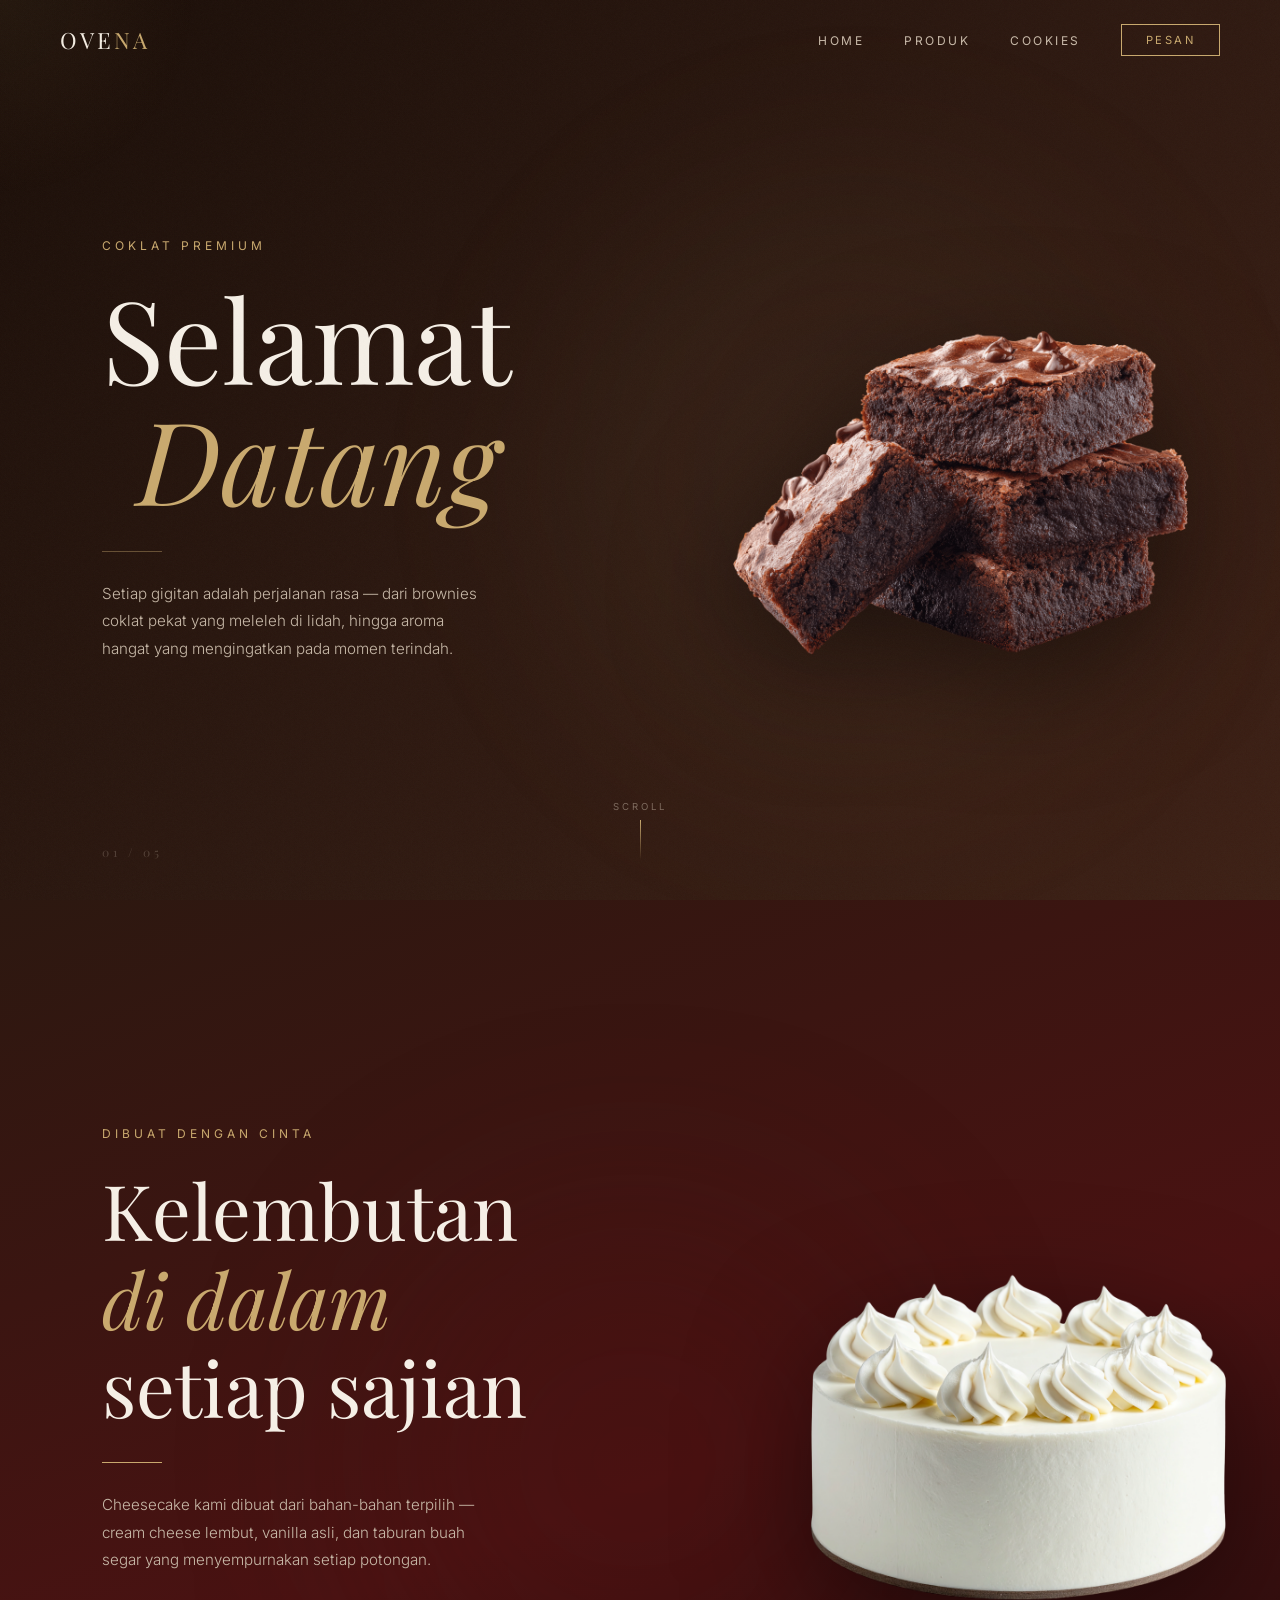
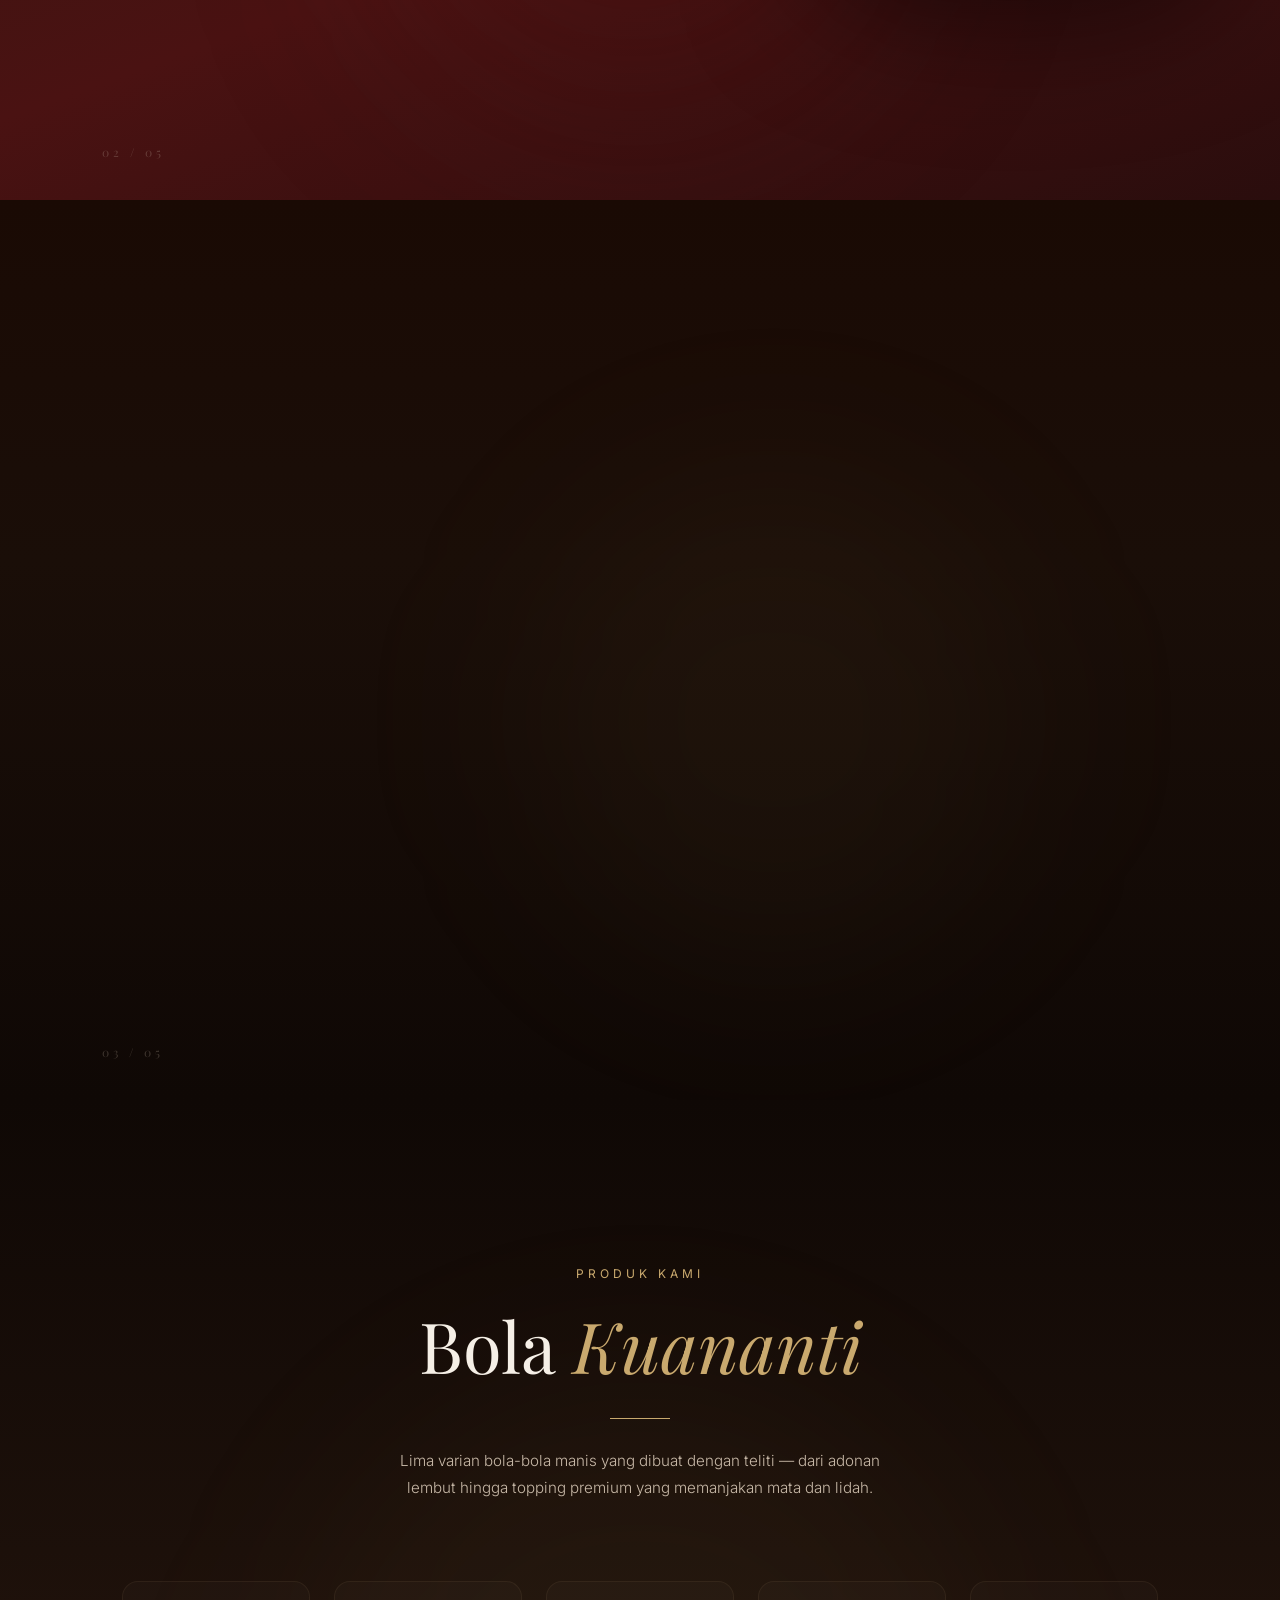
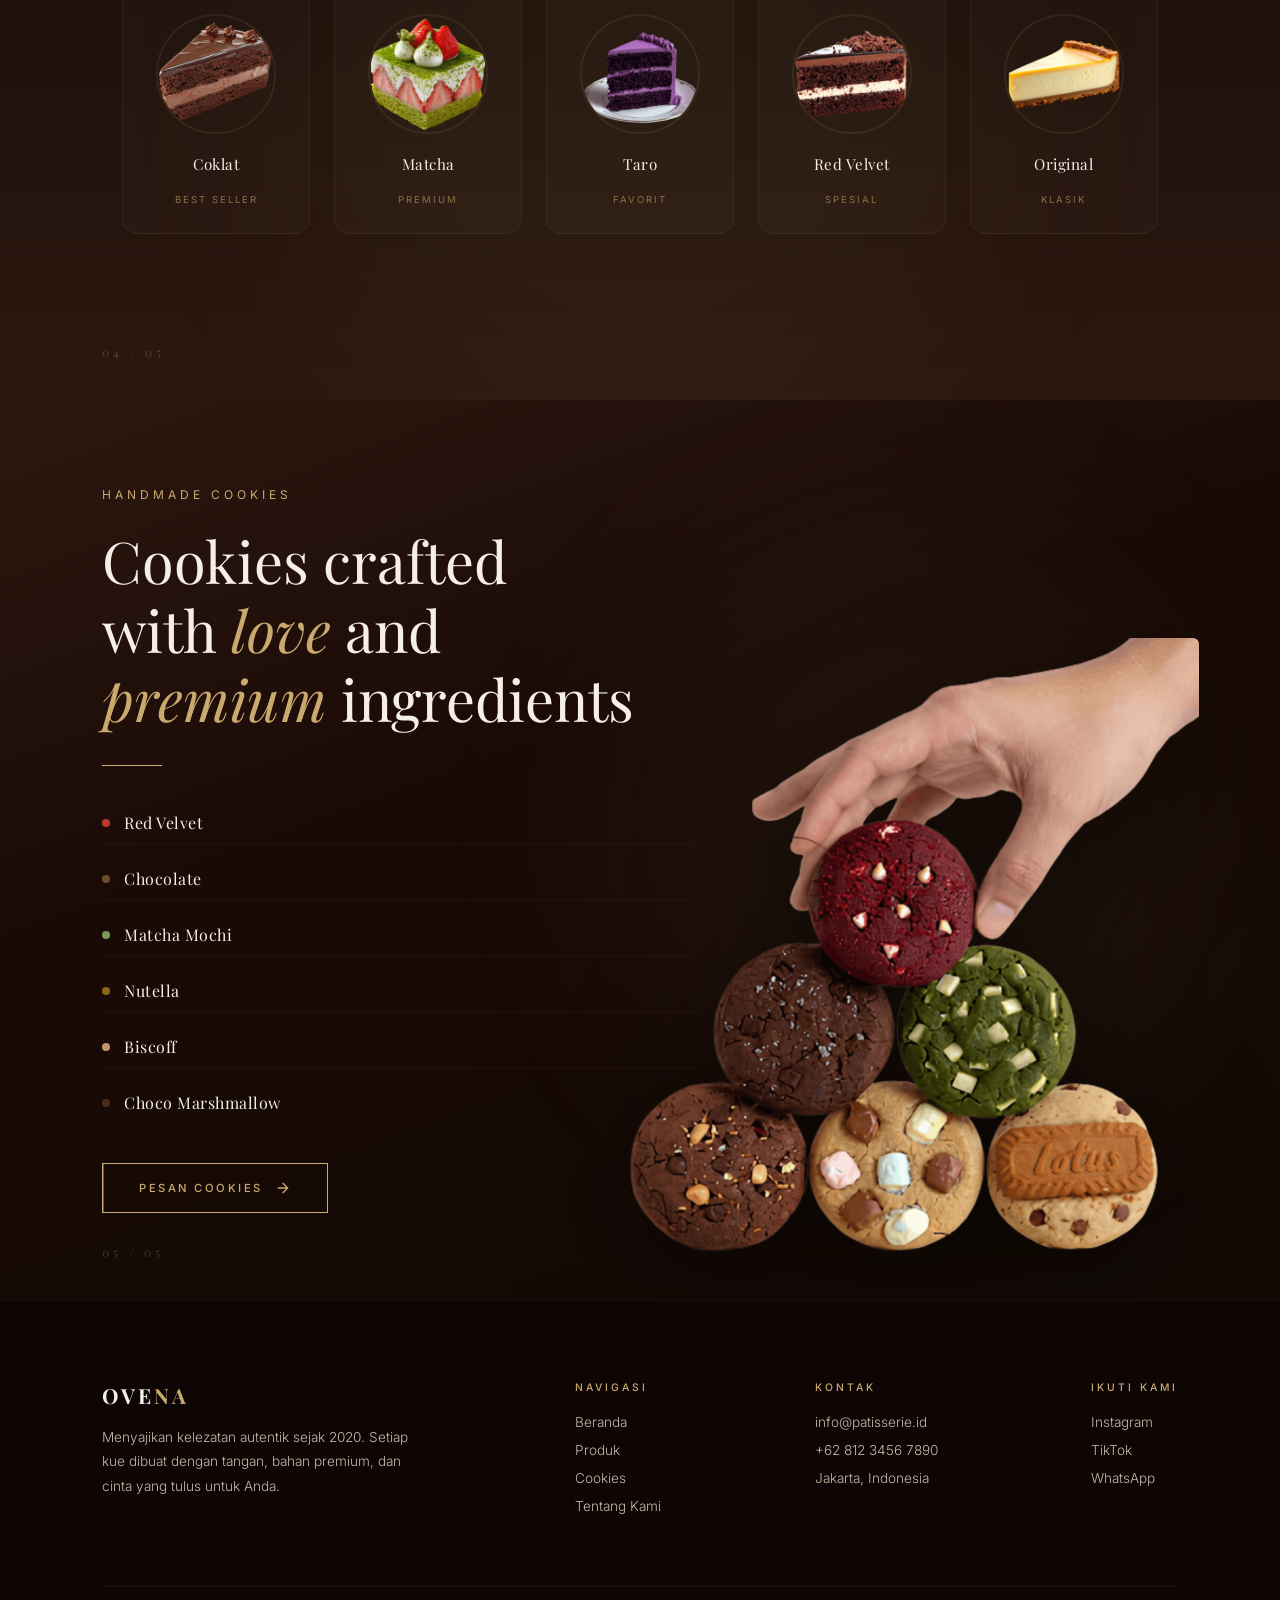
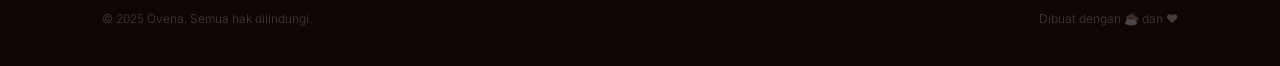
==== commit aeaf615d: "fix bug" ====
--- a/index.html
+++ b/index.html
@@ -14,18 +14,25 @@
     <div class="scroll-progress" id="scrollProgress"></div>
 
     <nav class="navbar" id="navbar">
-        <div class="nav-logo">Pâtis<span>serie</span></div>
-        <div class="nav-links-mobile-backdrop" id="navBackdrop"></div>
+        <div class="nav-logo">Ove<span>na</span></div>
         <div class="nav-links" id="navLinks">
             <a href="#home">Home</a>
             <a href="#produk">Produk</a>
             <a href="#cookies">Cookies</a>
-            <a href="#" class="nav-cta">Login</a>
+            <a href="#" class="nav-cta">Pesan</a>
         </div>
         <div class="mobile-toggle" id="mobileToggle" role="button" aria-label="Toggle menu" aria-expanded="false" tabindex="0">
             <span></span><span></span><span></span>
         </div>
     </nav>
+
+    <div class="nav-mobile-backdrop" id="navBackdrop"></div>
+    <div class="nav-mobile-overlay" id="navMobileOverlay">
+        <a href="#home">Home</a>
+        <a href="#produk">Produk</a>
+        <a href="#cookies">Cookies</a>
+        <a href="#" class="nav-cta">Pesan</a>
+    </div>
 
     <!-- SECTION 1 — BROWNIES -->
     <section class="hero-section section-1 section-enter-up" id="home">
@@ -183,7 +190,7 @@
     <footer class="footer-section section-enter-up">
         <div class="footer-inner">
             <div class="footer-brand">
-                <h3>Pâtis<span>serie</span></h3>
+                <h3>Ove<span>na</span></h3>
                 <p>Menyajikan kelezatan autentik sejak 2020. Setiap kue dibuat dengan tangan, bahan premium, dan cinta yang tulus untuk Anda.</p>
             </div>
             <div class="footer-col">
@@ -207,7 +214,7 @@
             </div>
         </div>
         <div class="footer-bottom">
-            <span>© 2025 Pâtisserie. Semua hak dilindungi.</span>
+            <span>© 2025 Ovena. Semua hak dilindungi.</span>
             <span>Dibuat dengan ☕ dan ❤️</span>
         </div>
     </footer>
--- a/assets/css/style.css
+++ b/assets/css/style.css
@@ -1,4 +1,4 @@
-*, *::before, *::after {
+ *, *::before, *::after {
             margin: 0;
             padding: 0;
             box-sizing: border-box;
@@ -23,13 +23,9 @@
             background: var(--brown-deep);
             color: var(--cream);
             overflow-x: hidden;
-            transition: overflow 0s;
-        }
-
-        /* Scroll lock saat menu terbuka */
-        body.menu-open {
-            overflow: hidden;
-        }
+        }
+
+        body.menu-open { overflow: hidden; }
 
         body::after {
             content: '';
@@ -59,7 +55,7 @@
             position: fixed;
             top: 0; left: 0;
             width: 100%;
-            z-index: 100;
+            z-index: 200;
             padding: 0 60px;
             height: 80px;
             display: flex;
@@ -89,8 +85,8 @@
             text-transform: uppercase;
             opacity: 0;
             animation: fadeSlideDown 1s 0.3s ease forwards;
-            z-index: 102;
             position: relative;
+            z-index: 1;
         }
         .nav-logo span { color: var(--gold); }
 
@@ -140,12 +136,10 @@
             color: var(--gold) !important;
             transition: all 0.4s ease !important;
         }
-
         .nav-cta:hover {
             background: var(--gold) !important;
             color: var(--brown-deep) !important;
         }
-
         .nav-cta::after { display: none !important; }
 
         .scroll-progress {
@@ -153,7 +147,7 @@
             top: 0; left: 0;
             height: 2px;
             background: linear-gradient(90deg, var(--gold), var(--gold-light));
-            z-index: 200;
+            z-index: 300;
             width: 0%;
             transition: width 0.05s linear;
         }
@@ -252,16 +246,13 @@
             transform: translateX(-100%);
             transition: transform 0.4s cubic-bezier(0.25,0.8,0.25,1);
         }
-
         .cta-btn:hover::before { transform: translateX(0); }
         .cta-btn span { position: relative; z-index: 1; }
-
         .cta-btn svg {
             position: relative; z-index: 1;
             width: 16px; height: 16px;
             transition: transform 0.3s ease;
         }
-
         .cta-btn:hover svg { transform: translateX(4px); }
 
         .cta-btn-outline {
@@ -269,7 +260,6 @@
             border: 1px solid var(--gold);
             color: var(--gold);
         }
-
         .cta-btn-outline::before { background: var(--gold); }
         .cta-btn-outline:hover { color: var(--brown-deep); }
 
@@ -316,22 +306,18 @@
         .section-1 {
             background: linear-gradient(135deg, var(--brown-deep) 0%, var(--brown-rich) 50%, var(--brown-warm) 100%);
         }
-
         .section-1 .ambient-glow {
             width: 600px; height: 600px;
             background: rgba(201,169,110,0.05);
             right: 10%; top: 20%;
         }
-
         .section-1 .text-content h1 { font-size: clamp(4rem, 9vw, 8rem); }
-
         .section-1 .indent {
             display: inline-block;
             margin-left: 0.3em;
             font-style: italic;
             color: var(--gold);
         }
-
         .section-1 .image-content {
             align-items: flex-end;
             right: -2%; bottom: -15%;
@@ -342,20 +328,16 @@
         .section-2 {
             background: linear-gradient(160deg, var(--brown-rich) 0%, var(--maroon) 60%, #2a0d0d 100%);
         }
-
         .section-2 .ambient-glow {
             width: 500px; height: 500px;
             background: rgba(74,18,18,0.3);
             left: 30%; bottom: 10%;
         }
-
         .section-2 .text-content h1 {
             font-size: clamp(2.8rem, 6vw, 5.5rem);
             line-height: 1.15;
         }
-
         .section-2 .text-content h1 em { font-style: italic; color: var(--gold); }
-
         .section-2 .image-content {
             align-items: flex-end;
             right: -6%; bottom: -12%;
@@ -366,63 +348,52 @@
         .section-3 {
             background: linear-gradient(180deg, #1a0a04 0%, var(--brown-deep) 40%, #0f0805 100%);
         }
-
         .section-3 .ambient-glow {
             width: 500px; height: 500px;
             background: rgba(201,169,110,0.04);
             right: 20%; top: 30%;
         }
-
         .section-3 .text-content h1 {
             font-size: clamp(2.5rem, 5vw, 4.8rem);
             line-height: 1.2;
         }
-
         .section-3 .text-content h1 em { font-style: italic; color: var(--gold-light); }
-
         .section-3 .image-content {
             align-items: center;
             right: -12%; top: 0;
             height: 100%;
         }
-
         .section-3 .image-content img { height: 92%; }
 
         /* === SECTION 4 === */
         .section-4 {
             background: linear-gradient(180deg, #0f0805 0%, #1c100a 50%, var(--brown-rich) 100%);
         }
-
         .section-4 .ambient-glow {
             width: 700px; height: 700px;
             background: rgba(201,169,110,0.04);
             left: 50%; top: 30%;
             transform: translateX(-50%);
         }
-
         .section-4 .section-inner {
             flex-direction: column;
             text-align: center;
             align-items: center;
             gap: 0;
         }
-
         .section-4 .text-content {
             max-width: 100%;
             text-align: center;
             margin-bottom: 20px;
         }
-
         .section-4 .text-content .desc {
             max-width: 500px;
             margin: 28px auto 0;
         }
-
         .section-4 .text-content h1 {
             font-size: clamp(2.5rem, 5.5vw, 4.5rem);
             line-height: 1.15;
         }
-
         .section-4 .text-content h1 em { font-style: italic; color: var(--gold); }
 
         .product-grid {
@@ -455,7 +426,6 @@
             position: relative;
             overflow: hidden;
         }
-
         .product-card::before {
             content: '';
             position: absolute;
@@ -464,15 +434,12 @@
             opacity: 0;
             transition: opacity 0.5s ease;
         }
-
         .product-card:hover::before { opacity: 1; }
-
         .product-card:hover {
             border-color: rgba(201,169,110,0.25);
             transform: translateY(-8px);
             box-shadow: 0 20px 60px rgba(0,0,0,0.3), 0 0 40px rgba(201,169,110,0.05);
         }
-
         .product-card-img {
             width: 120px; height: 120px;
             border-radius: 50%;
@@ -482,17 +449,11 @@
             position: relative;
             z-index: 1;
         }
-
         .product-card:hover .product-card-img {
             border-color: rgba(201,169,110,0.3);
             transform: scale(1.05);
         }
-
-        .product-card-img img {
-            width: 100%; height: 100%;
-            object-fit: cover;
-        }
-
+        .product-card-img img { width: 100%; height: 100%; object-fit: cover; }
         .product-card-name {
             font-family: 'Playfair Display', serif;
             font-size: 0.95rem;
@@ -501,9 +462,7 @@
             position: relative; z-index: 1;
             transition: color 0.3s ease;
         }
-
         .product-card:hover .product-card-name { color: var(--gold-light); }
-
         .product-card-tag {
             font-size: 0.6rem;
             letter-spacing: 2px;
@@ -517,32 +476,23 @@
         .section-5 {
             background: linear-gradient(160deg, var(--brown-rich) 0%, #1a0a06 40%, #120a05 100%);
         }
-
         .section-5 .ambient-glow {
             width: 600px; height: 600px;
             background: rgba(201,169,110,0.05);
             right: 5%; top: 15%;
         }
-
         .section-5 .text-content h1 {
             font-size: clamp(2rem, 4.5vw, 3.8rem);
             line-height: 1.2;
         }
-
         .section-5 .text-content h1 em { font-style: italic; color: var(--gold); }
         .section-5 .text-content .desc { max-width: 340px; }
-
         .section-5 .image-content {
             align-items: flex-start;
-            right: -2%;
-            top: 6%;
+            right: -2%; top: 6%;
             height: 88%;
         }
-
-        .section-5 .image-content img {
-            height: 100%;
-            border-radius: 6px;
-        }
+        .section-5 .image-content img { height: 100%; border-radius: 6px; }
 
         .flavor-list {
             margin-top: 36px;
@@ -550,7 +500,6 @@
             flex-direction: column;
             gap: 14px;
         }
-
         .flavor-item {
             display: flex;
             align-items: center;
@@ -560,21 +509,17 @@
             transition: opacity 0.6s ease, transform 0.6s ease;
             cursor: default;
         }
-
         .flavor-item:last-child { border-bottom: none; }
-
         .flavor-dot {
             width: 8px; height: 8px;
             border-radius: 50%;
             flex-shrink: 0;
             transition: transform 0.3s ease, box-shadow 0.3s ease;
         }
-
         .flavor-item:hover .flavor-dot {
             transform: scale(1.5);
             box-shadow: 0 0 12px currentColor;
         }
-
         .flavor-name {
             font-family: 'Playfair Display', serif;
             font-size: 1rem;
@@ -582,12 +527,10 @@
             letter-spacing: 0.5px;
             transition: color 0.3s ease, transform 0.3s ease;
         }
-
         .flavor-item:hover .flavor-name {
             color: var(--gold-light);
             transform: translateX(6px);
         }
-
         .flavor-arrow {
             margin-left: auto;
             opacity: 0;
@@ -595,7 +538,6 @@
             transition: all 0.3s ease;
             color: var(--gold);
         }
-
         .flavor-item:hover .flavor-arrow {
             opacity: 0.6;
             transform: translateX(0);
@@ -622,7 +564,6 @@
             opacity: 0;
             animation: fadeIn 1s 2s ease forwards;
         }
-
         .scroll-indicator span {
             font-size: 0.6rem;
             letter-spacing: 3px;
@@ -630,7 +571,6 @@
             color: var(--cream-muted);
             opacity: 0.5;
         }
-
         .scroll-line {
             width: 1px; height: 40px;
             background: linear-gradient(to bottom, var(--gold), transparent);
@@ -647,21 +587,18 @@
                         filter 0.65s cubic-bezier(0.25,0.8,0.25,1);
             will-change: opacity, transform, filter;
         }
-
         .footer-section.section-exit-up {
             opacity: 0;
             transform: translateY(-60px) scale(0.98);
             filter: blur(4px);
             pointer-events: none;
         }
-
         .footer-section.section-enter-up {
             opacity: 1;
             transform: translateY(0) scale(1);
             filter: blur(0px);
             pointer-events: auto;
         }
-
         .footer-inner {
             max-width: 1400px;
             margin: 0 auto;
@@ -671,9 +608,7 @@
             flex-wrap: wrap;
             gap: 60px;
         }
-
         .footer-brand { max-width: 320px; }
-
         .footer-brand h3 {
             font-family: 'Playfair Display', serif;
             font-size: 1.3rem;
@@ -681,16 +616,13 @@
             text-transform: uppercase;
             margin-bottom: 16px;
         }
-
         .footer-brand h3 span { color: var(--gold); }
-
         .footer-brand p {
             font-size: 0.85rem;
             color: var(--cream-muted);
             line-height: 1.8;
             font-weight: 300;
         }
-
         .footer-col h4 {
             font-size: 0.65rem;
             letter-spacing: 3px;
@@ -699,7 +631,6 @@
             margin-bottom: 20px;
             font-weight: 500;
         }
-
         .footer-col a {
             display: block;
             color: var(--cream-muted);
@@ -709,9 +640,7 @@
             font-weight: 300;
             transition: color 0.3s ease;
         }
-
         .footer-col a:hover { color: var(--cream); }
-
         .footer-bottom {
             max-width: 1400px;
             margin: 60px auto 0;
@@ -723,7 +652,6 @@
             flex-wrap: wrap;
             gap: 16px;
         }
-
         .footer-bottom span {
             font-size: 0.75rem;
             color: rgba(200,185,168,0.3);
@@ -774,7 +702,6 @@
         .flavor-item:nth-child(5) { transition-delay: 0.5s; }
         .flavor-item:nth-child(6) { transition-delay: 0.6s; }
 
-        /* Section 1 load animation */
         .section-1 .text-content h1 {
             opacity: 0;
             transform: translateY(40px);
@@ -812,18 +739,16 @@
             50% { opacity: 1; transform: scaleY(1.2); }
         }
 
-        /* ============================================================
-           HAMBURGER MENU — PRECISE VERSION
-           ============================================================ */
-
         .mobile-toggle {
             display: none;
-            position: relative;
+            position: absolute;
+            right: 24px;
+            top: 50%;
+            transform: translateY(-50%);
             width: 28px;
             height: 20px;
             cursor: pointer;
-            z-index: 102;
-            padding: 4px 0;
+            z-index: 210;
             -webkit-tap-highlight-color: transparent;
         }
 
@@ -840,129 +765,114 @@
                         background 0.3s ease;
         }
 
-        /* Posisi default: 3 garis tersebar merata */
         .mobile-toggle span:nth-child(1) { top: 0; }
         .mobile-toggle span:nth-child(2) { top: 50%; transform: translateY(-50%); }
         .mobile-toggle span:nth-child(3) { top: 100%; transform: translateY(-100%); }
 
-        /* Saat aktif: garis 1 & 3 converging ke tengah, lalu rotate */
         .mobile-toggle.active span:nth-child(1) {
             top: 50%;
             transform: translateY(-50%) rotate(45deg);
         }
-
         .mobile-toggle.active span:nth-child(2) {
             opacity: 0;
             transform: translateY(-50%) scaleX(0);
         }
-
         .mobile-toggle.active span:nth-child(3) {
             top: 50%;
             transform: translateY(-50%) rotate(-45deg);
         }
-
-        .mobile-toggle.active span {
+        .mobile-toggle.active span { background: var(--gold); }
+
+        .nav-mobile-backdrop {
+            display: none;
+            position: fixed;
+            inset: 0;
+            z-index: 150;
+            background: rgba(26,14,8,0.97);
+            backdrop-filter: blur(30px);
+            -webkit-backdrop-filter: blur(30px);
+            opacity: 0;
+            pointer-events: none;
+            transition: opacity 0.45s cubic-bezier(0.4, 0, 0.2, 1);
+        }
+        .nav-mobile-backdrop.open {
+            opacity: 1;
+            pointer-events: all;
+        }
+
+        .nav-mobile-overlay {
+            display: none;
+            position: fixed;
+            inset: 0;
+            z-index: 151;
+            flex-direction: column;
+            justify-content: center;
+            align-items: center;
+            gap: 8px;
+            pointer-events: none;
+        }
+        .nav-mobile-overlay.open {
+            pointer-events: all;
+        }
+
+        .nav-mobile-overlay a {
+            color: var(--cream-muted);
+            text-decoration: none;
+            font-size: 1.1rem;
+            letter-spacing: 4px;
+            text-transform: uppercase;
+            font-weight: 400;
+            position: relative;
+            padding: 14px 20px;
+            display: block;
+            width: max-content;
+            text-align: center;
+            opacity: 0;
+            transform: translateY(24px);
+            transition: opacity 0.5s cubic-bezier(0.4, 0, 0.2, 1),
+                        transform 0.5s cubic-bezier(0.4, 0, 0.2, 1),
+                        color 0.3s ease;
+        }
+
+        .nav-mobile-overlay.open a {
+            opacity: 1;
+            transform: translateY(0);
+        }
+
+        .nav-mobile-overlay.open a:nth-child(1) { transition-delay: 0.08s; }
+        .nav-mobile-overlay.open a:nth-child(2) { transition-delay: 0.14s; }
+        .nav-mobile-overlay.open a:nth-child(3) { transition-delay: 0.20s; }
+        .nav-mobile-overlay.open a:nth-child(4) { transition-delay: 0.26s; }
+
+        .nav-mobile-overlay:not(.open) a:nth-child(1) { transition-delay: 0.06s; }
+        .nav-mobile-overlay:not(.open) a:nth-child(2) { transition-delay: 0.04s; }
+        .nav-mobile-overlay:not(.open) a:nth-child(3) { transition-delay: 0.02s; }
+        .nav-mobile-overlay:not(.open) a:nth-child(4) { transition-delay: 0s; }
+
+        .nav-mobile-overlay a::after {
+            content: '';
+            position: absolute;
+            bottom: 8px;
+            left: 0;
+            width: 0;
+            height: 1px;
             background: var(--gold);
-        }
-
-        /* ============================================================
-           MOBILE NAV OVERLAY — PRECISE VERSION
-           ============================================================ */
-
-        .nav-links-mobile-backdrop {
-            display: none;
-        }
+            transition: width 0.4s cubic-bezier(0.25,0.8,0.25,1);
+        }
+        .nav-mobile-overlay a:hover { color: var(--cream); }
+        .nav-mobile-overlay a:hover::after { width: 100%; }
+
+        .nav-mobile-overlay .nav-cta {
+            margin-top: 8px;
+            padding: 12px 36px;
+        }
+        .nav-mobile-overlay .nav-cta::after { display: none; }
 
         @media (max-width: 900px) {
-
             .navbar { padding: 0 24px; }
-
-            /* --- Backdrop layer --- */
-            .nav-links-mobile-backdrop {
-                display: block;
-                position: fixed;
-                inset: 0;
-                z-index: 99;
-                background: rgba(26,14,8,0.97);
-                backdrop-filter: blur(30px);
-                -webkit-backdrop-filter: blur(30px);
-                opacity: 0;
-                pointer-events: none;
-                transition: opacity 0.45s cubic-bezier(0.4, 0, 0.2, 1);
-            }
-
-            .nav-links-mobile-backdrop.open {
-                opacity: 1;
-                pointer-events: all;
-            }
-
-            /* --- Link container --- */
-            .nav-links {
-                position: fixed;
-                inset: 0;
-                z-index: 100;
-                background: transparent;
-                backdrop-filter: none;
-                -webkit-backdrop-filter: none;
-                flex-direction: column;
-                justify-content: center;
-                align-items: center;
-                gap: 8px;
-                opacity: 0;
-                pointer-events: none;
-                transition: none;
-            }
-
-            .nav-links.open {
-                opacity: 1;
-                pointer-events: all;
-            }
-
-            .nav-links a {
-                font-size: 1.1rem !important;
-                letter-spacing: 4px !important;
-                opacity: 0 !important;
-                animation: none !important;
-                transform: translateY(24px);
-                transition: opacity 0.5s cubic-bezier(0.4, 0, 0.2, 1),
-                            transform 0.5s cubic-bezier(0.4, 0, 0.2, 1),
-                            color 0.3s ease !important;
-                padding: 14px 20px !important;
-                display: block;
-                width: max-content;
-                text-align: center;
-            }
-
-            .nav-links.open a {
-                opacity: 1 !important;
-                transform: translateY(0);
-            }
-
-            /* Stagger delay saat menu terbuka */
-            .nav-links.open a:nth-child(1) { transition-delay: 0.08s; }
-            .nav-links.open a:nth-child(2) { transition-delay: 0.14s; }
-            .nav-links.open a:nth-child(3) { transition-delay: 0.20s; }
-            .nav-links.open a:nth-child(4) { transition-delay: 0.26s; }
-
-            /* Stagger reverse saat menu ditutup */
-            .nav-links:not(.open) a:nth-child(1) { transition-delay: 0.06s; }
-            .nav-links:not(.open) a:nth-child(2) { transition-delay: 0.04s; }
-            .nav-links:not(.open) a:nth-child(3) { transition-delay: 0.02s; }
-            .nav-links:not(.open) a:nth-child(4) { transition-delay: 0s; }
-
-            .nav-links a::after {
-                bottom: 8px !important;
-                width: 0 !important;
-                height: 1px !important;
-            }
-
-            .nav-links a:hover::after { width: 100% !important; }
-
-            .nav-cta {
-                margin-top: 8px !important;
-                padding: 12px 36px !important;
-            }
-
+            .nav-links { display: none; }
+            .nav-mobile-backdrop { display: block; }
+            .nav-mobile-overlay { display: flex; }
             .mobile-toggle { display: block; }
 
             .hero-section { padding: 0 6%; }
@@ -971,13 +881,11 @@
             .section-1 .image-content { height: 80% !important; bottom: -10% !important; }
             .section-2 .image-content { height: 75% !important; bottom: -8% !important; }
             .section-3 .image-content { height: 80% !important; }
-
             .section-5 .image-content {
                 height: 55% !important;
                 right: -12% !important;
                 top: 4% !important;
             }
-
             .product-grid { gap: 16px; }
             .product-card { flex: 1 1 140px; max-width: 160px; padding: 24px 12px 20px; }
             .product-card-img { width: 90px; height: 90px; }
@@ -988,6 +896,7 @@
 
         @media (max-width: 600px) {
             .navbar { padding: 0 18px; }
+            .mobile-toggle { right: 18px; }
 
             .image-content { opacity: 0.3 !important; right: -30% !important; }
             .scroll-indicator { display: none; }
@@ -999,15 +908,14 @@
                 top: 2% !important;
             }
 
-            .nav-links a {
-                font-size: 0.95rem !important;
-                letter-spacing: 3px !important;
-                padding: 12px 16px !important;
+            .nav-mobile-overlay a {
+                font-size: 0.95rem;
+                letter-spacing: 3px;
+                padding: 12px 16px;
             }
-
-            .nav-cta {
-                padding: 10px 28px !important;
-                font-size: 0.65rem !important;
+            .nav-mobile-overlay .nav-cta {
+                padding: 10px 28px;
+                font-size: 0.65rem;
             }
 
             .product-card {
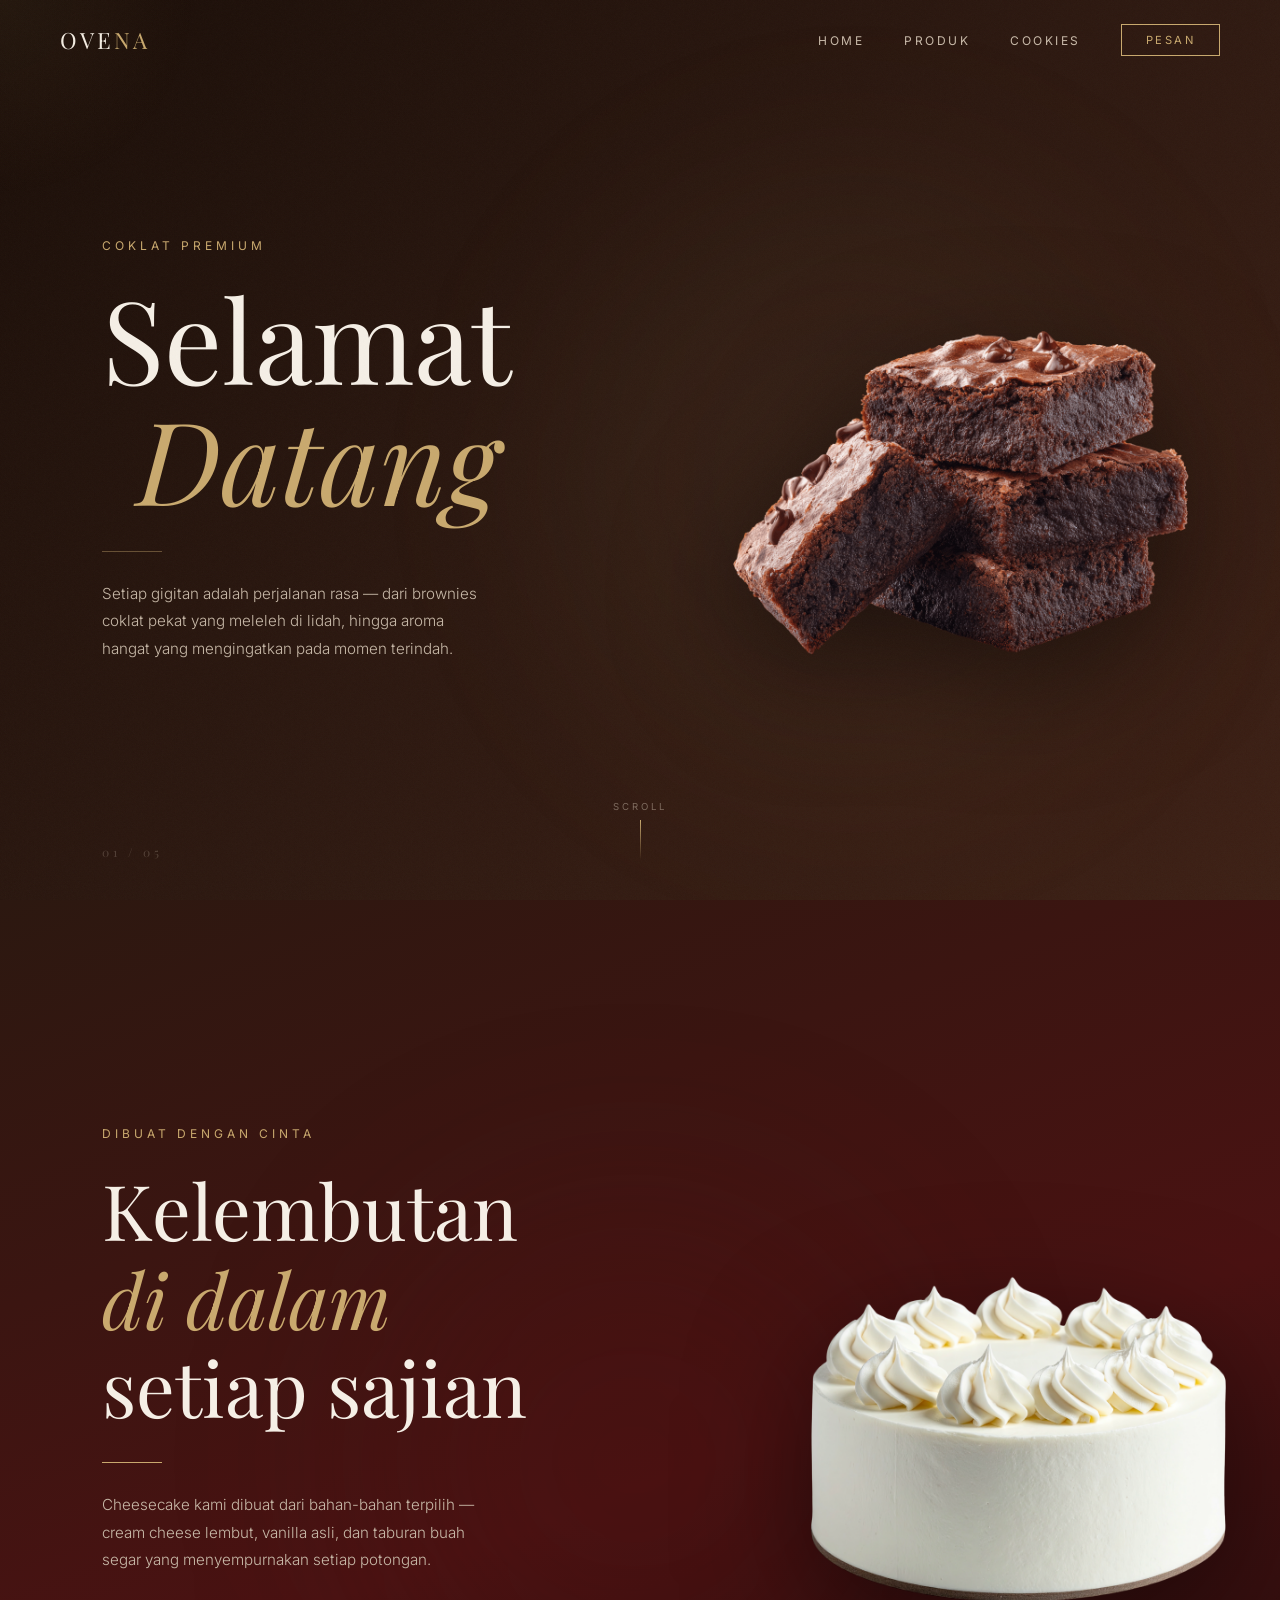
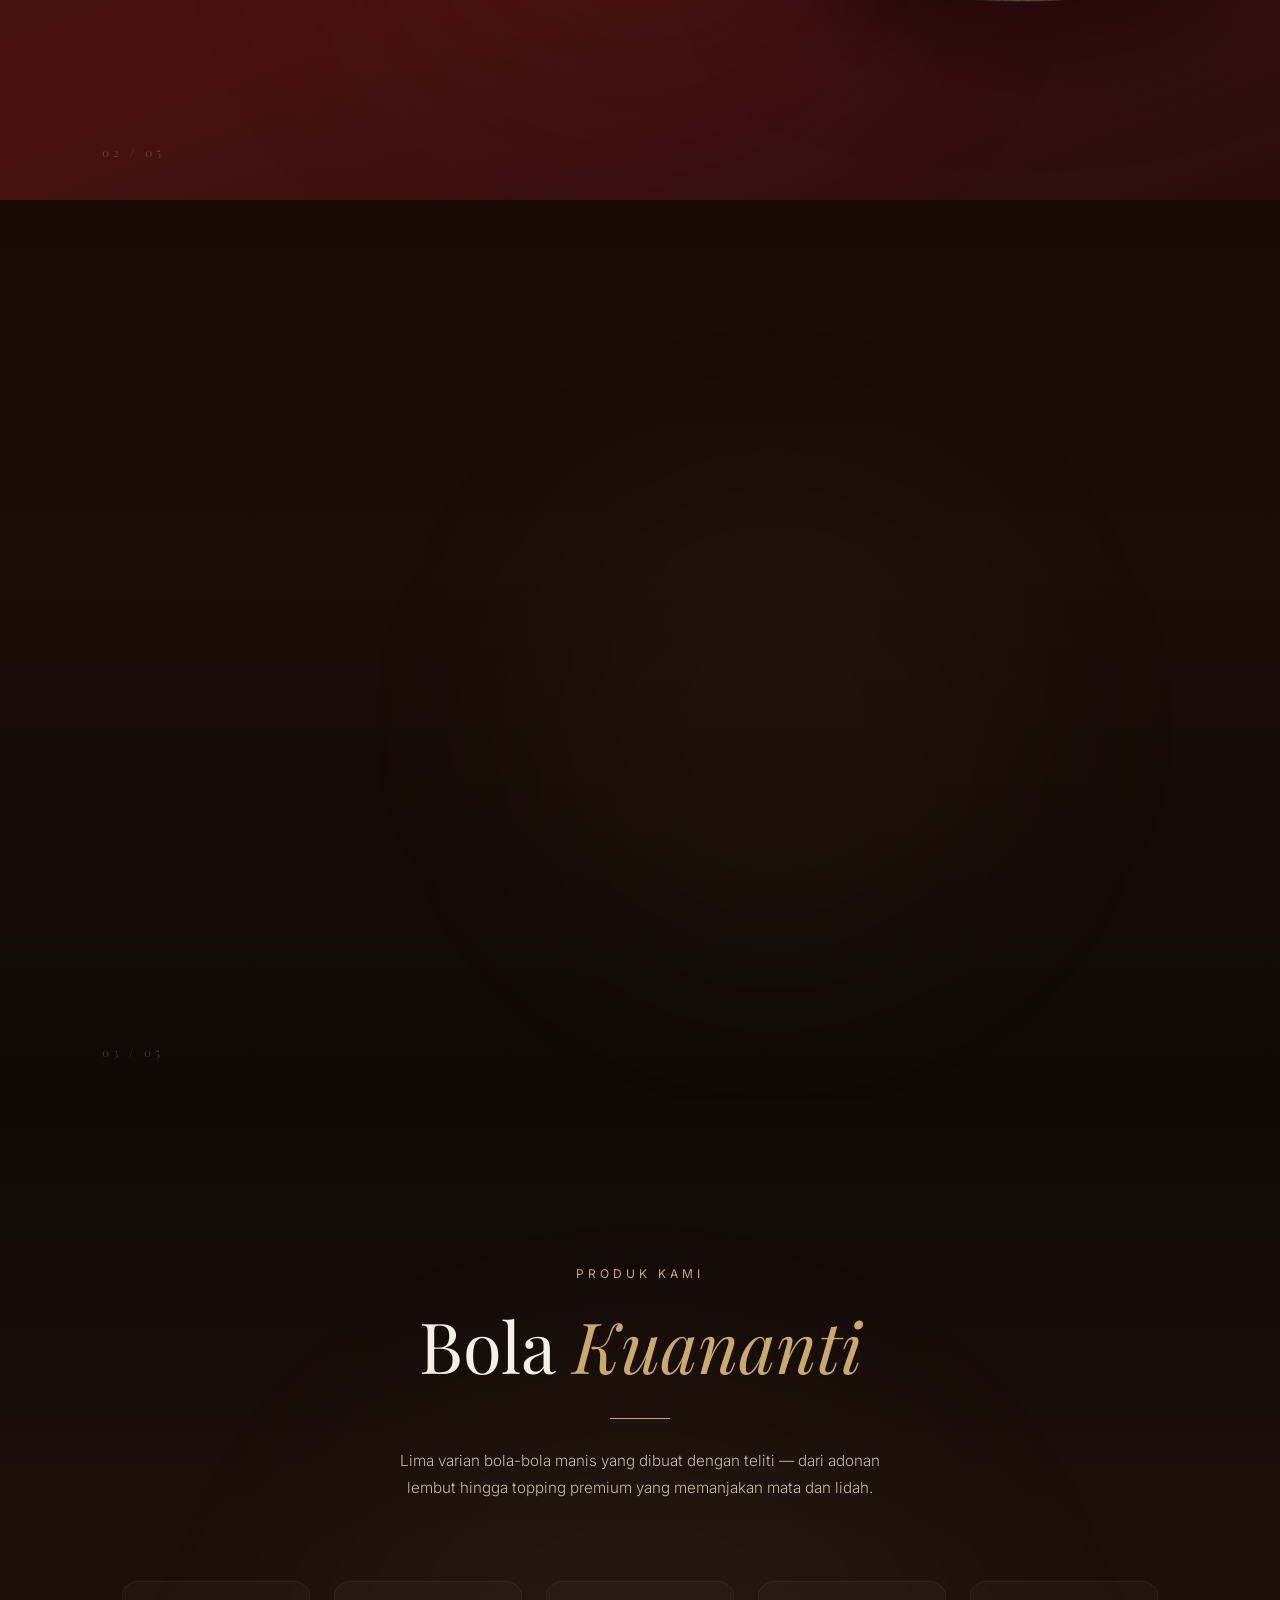
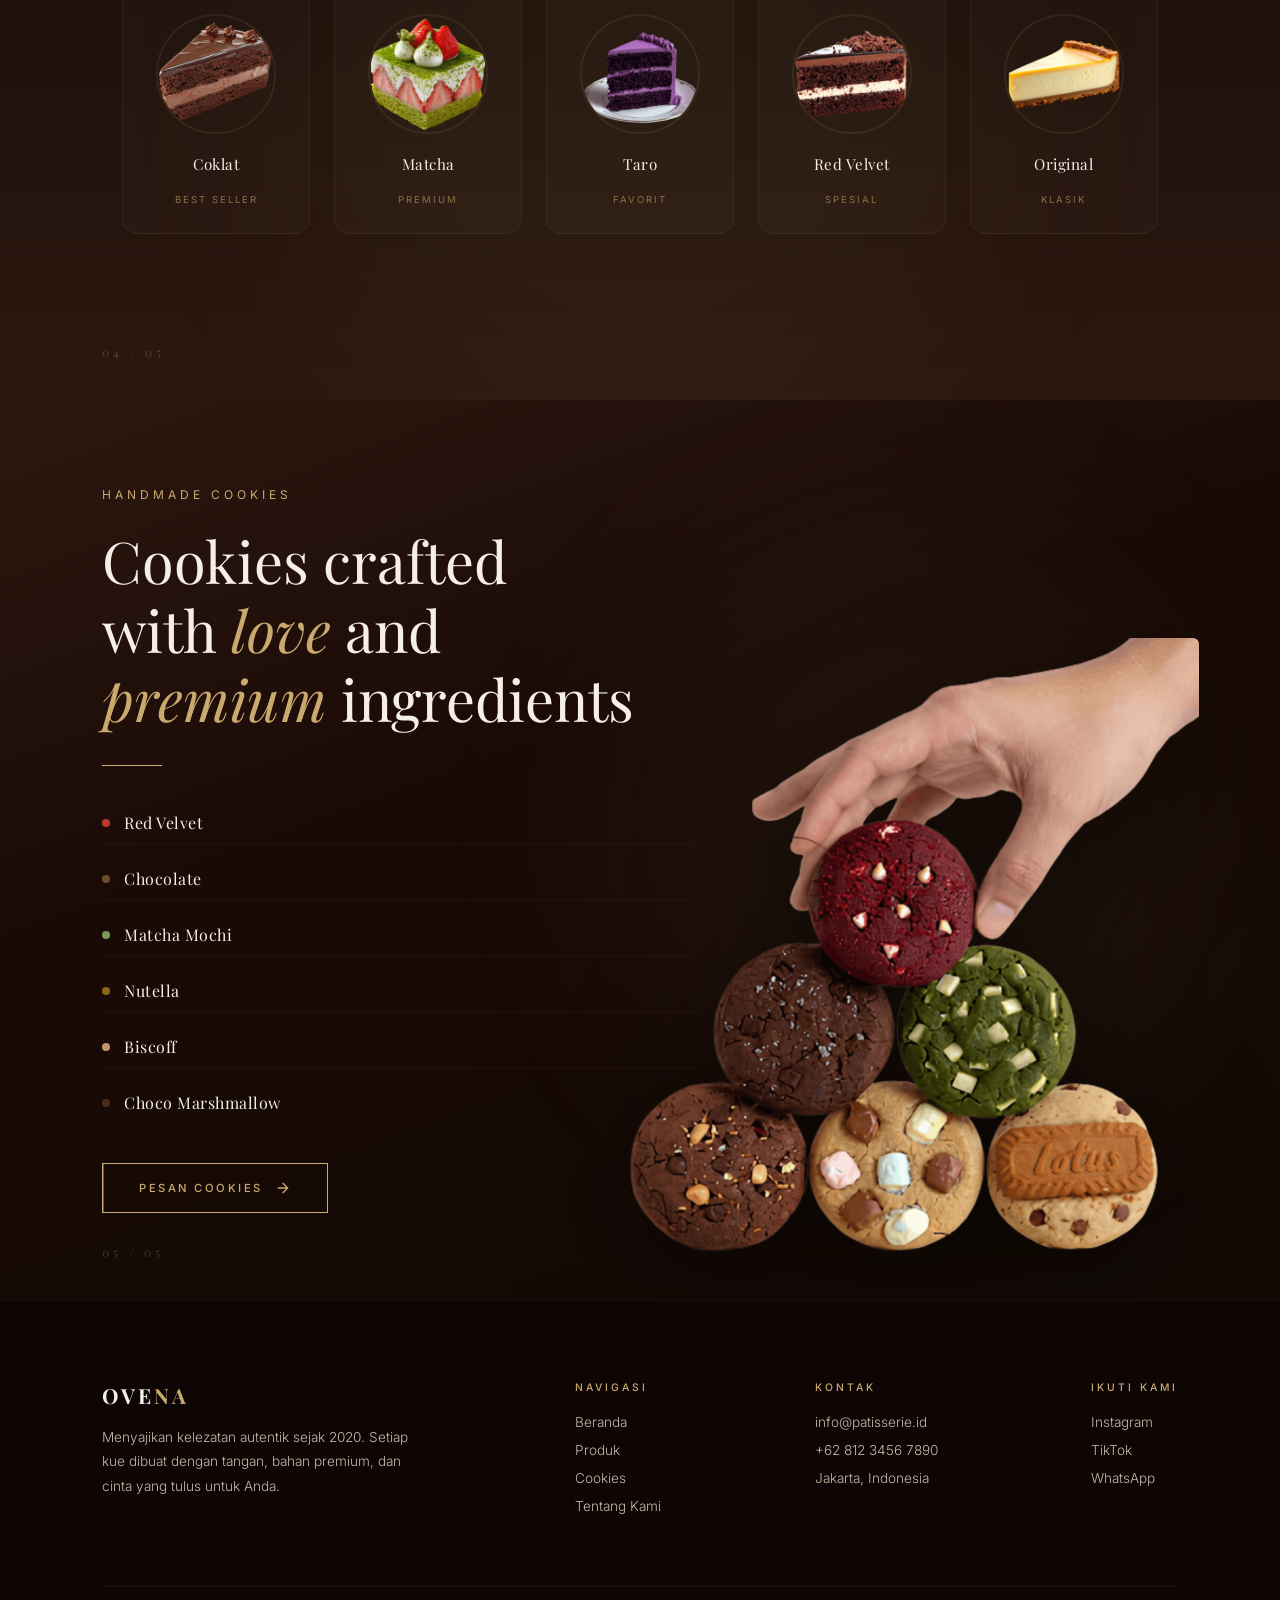
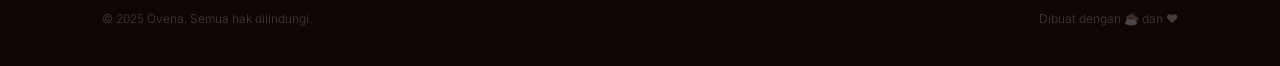
==== commit b81f14a2: "fix bug" ====
--- a/index.html
+++ b/index.html
@@ -19,7 +19,7 @@
             <a href="#home">Home</a>
             <a href="#produk">Produk</a>
             <a href="#cookies">Cookies</a>
-            <a href="#" class="nav-cta">Pesan</a>
+            <a href="/Auth.html" class="nav-cta">Pesan</a>
         </div>
         <div class="mobile-toggle" id="mobileToggle" role="button" aria-label="Toggle menu" aria-expanded="false" tabindex="0">
             <span></span><span></span><span></span>
@@ -31,7 +31,7 @@
         <a href="#home">Home</a>
         <a href="#produk">Produk</a>
         <a href="#cookies">Cookies</a>
-        <a href="#" class="nav-cta">Pesan</a>
+        <a href="/Auth.html" class="nav-cta">Pesan</a>
     </div>
 
     <!-- SECTION 1 — BROWNIES -->
